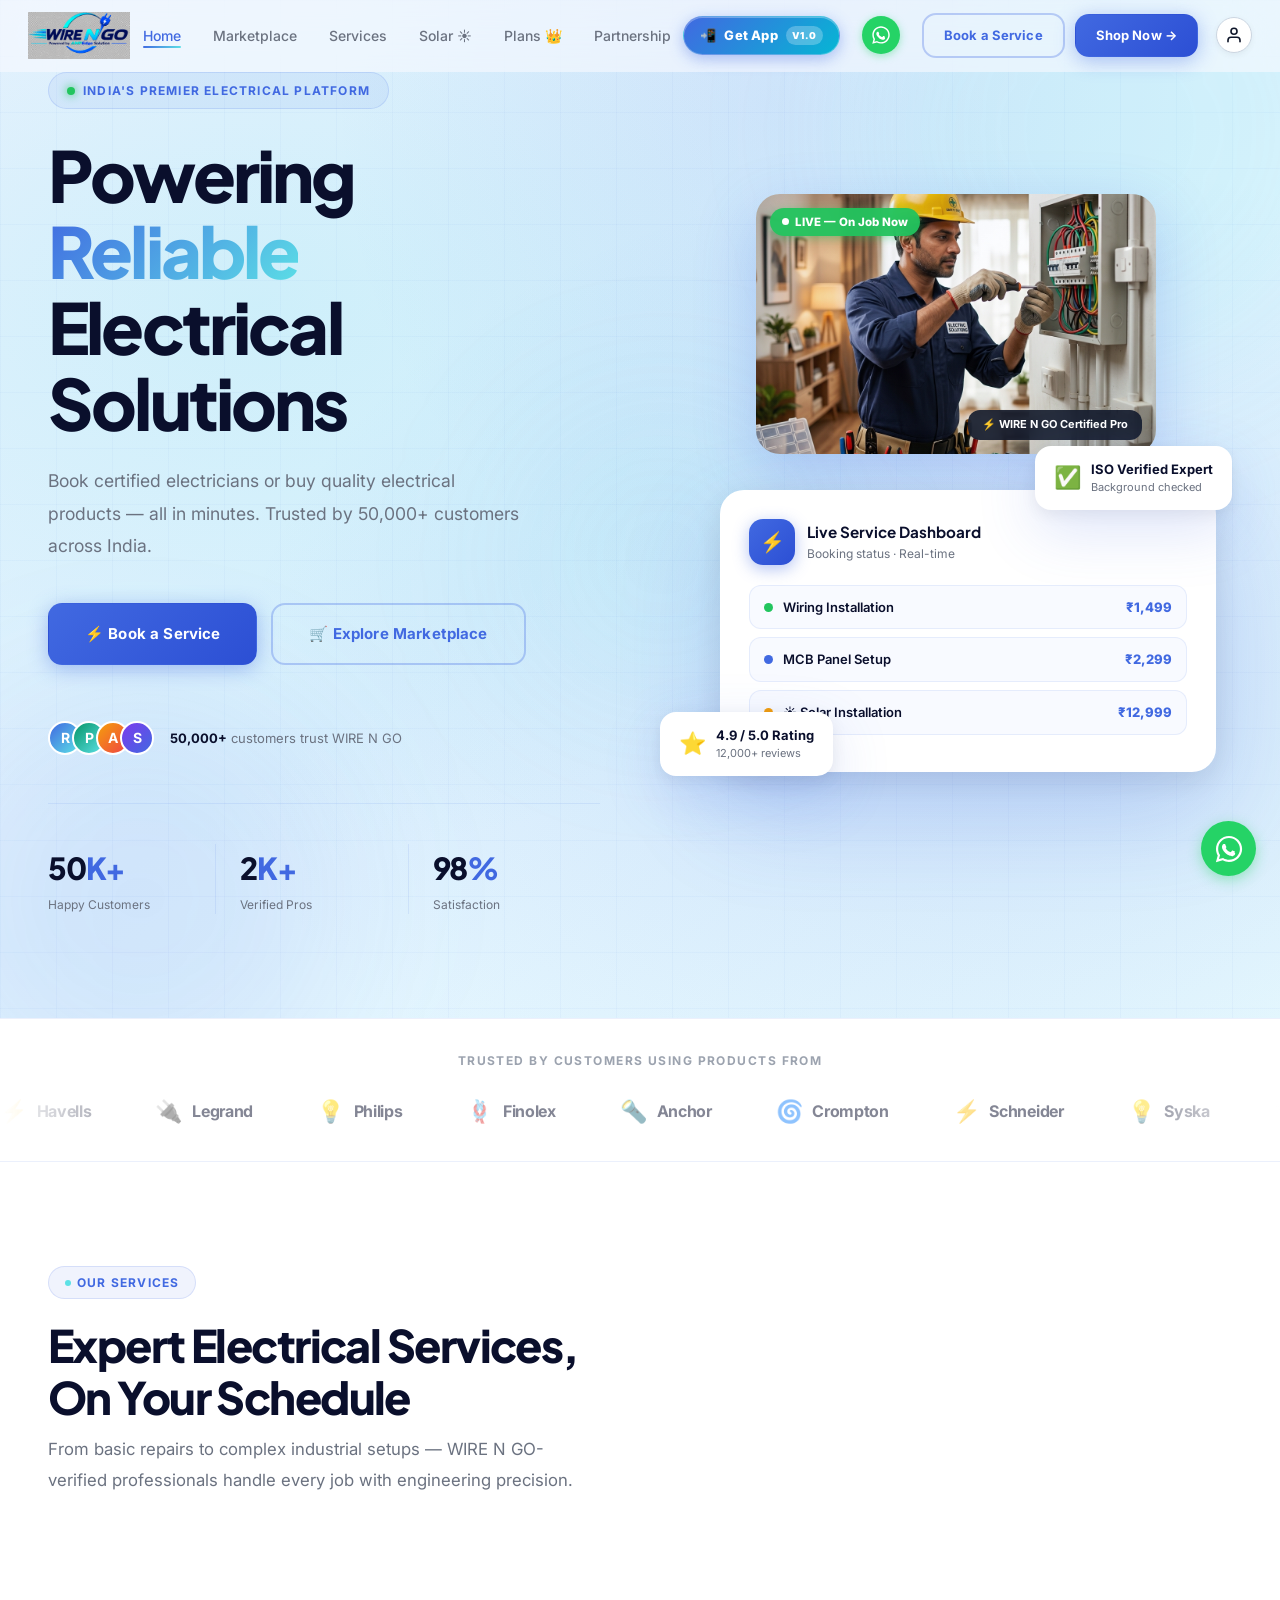
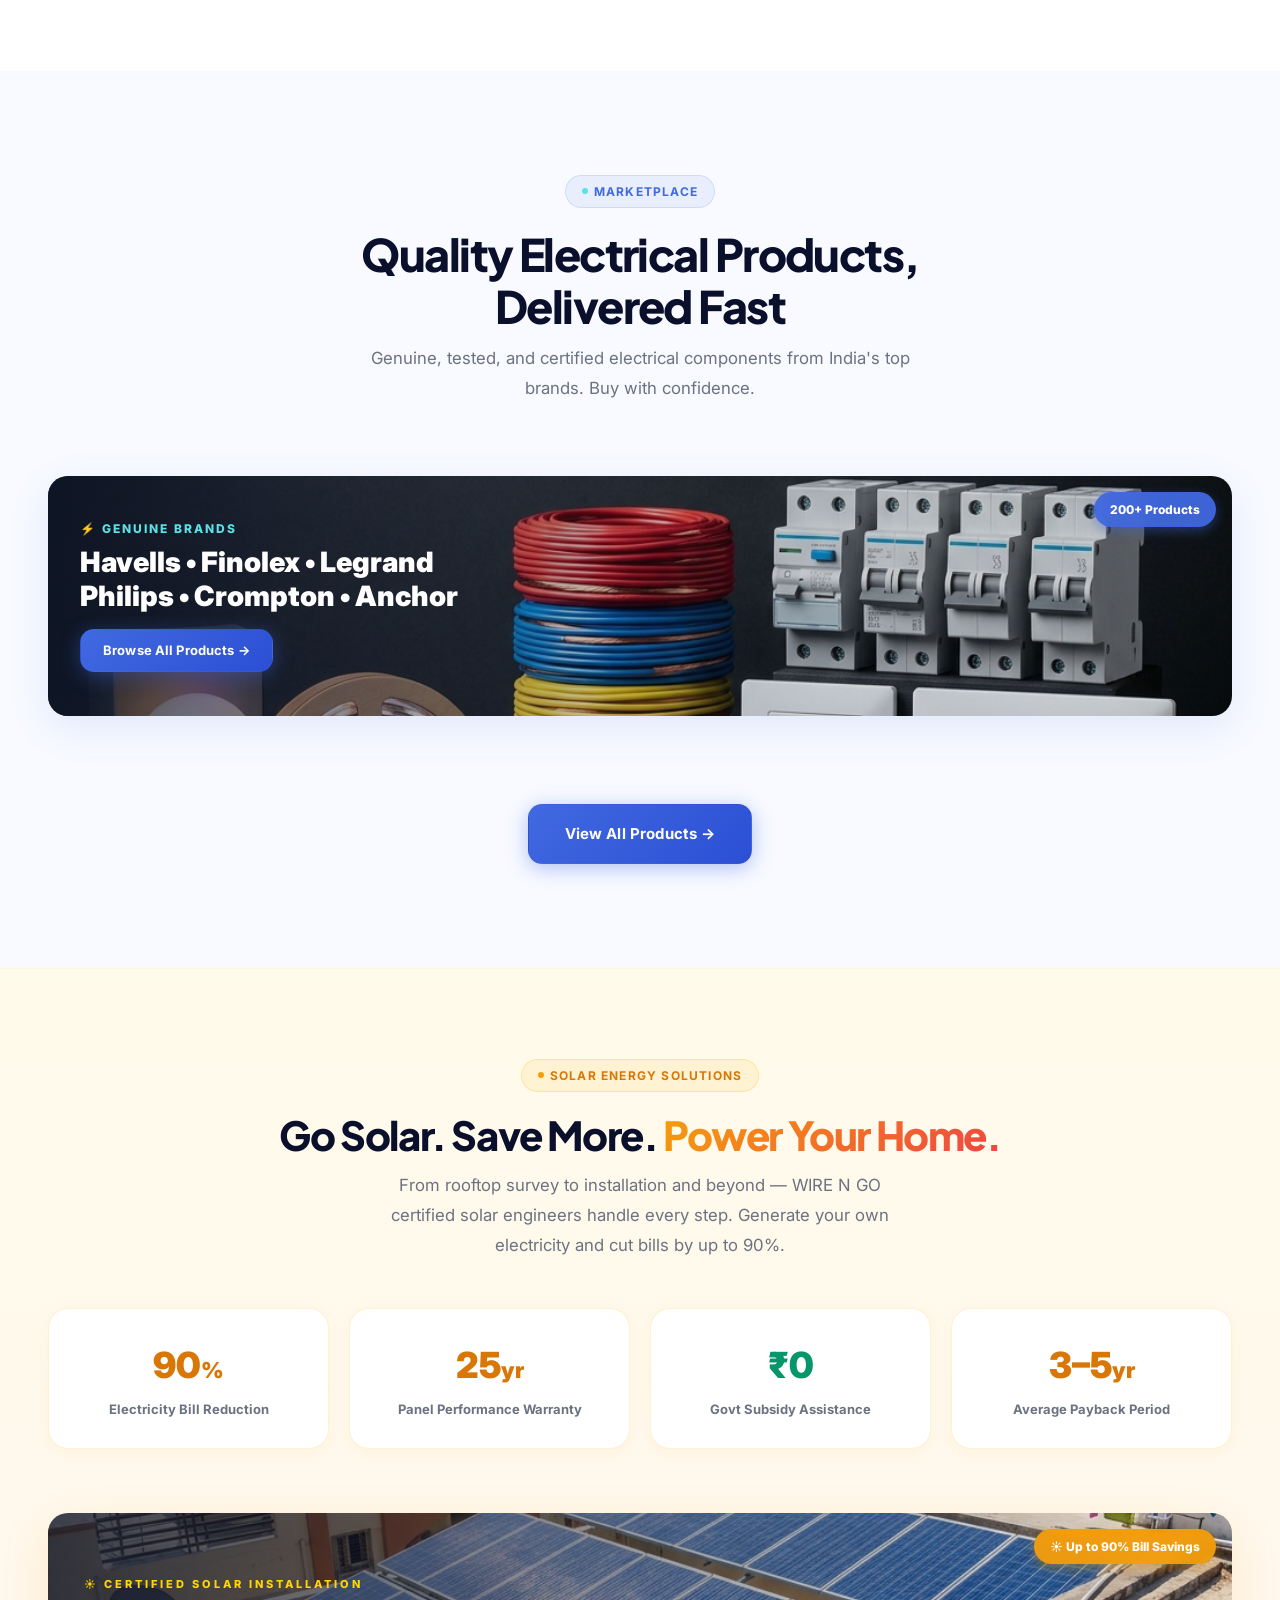
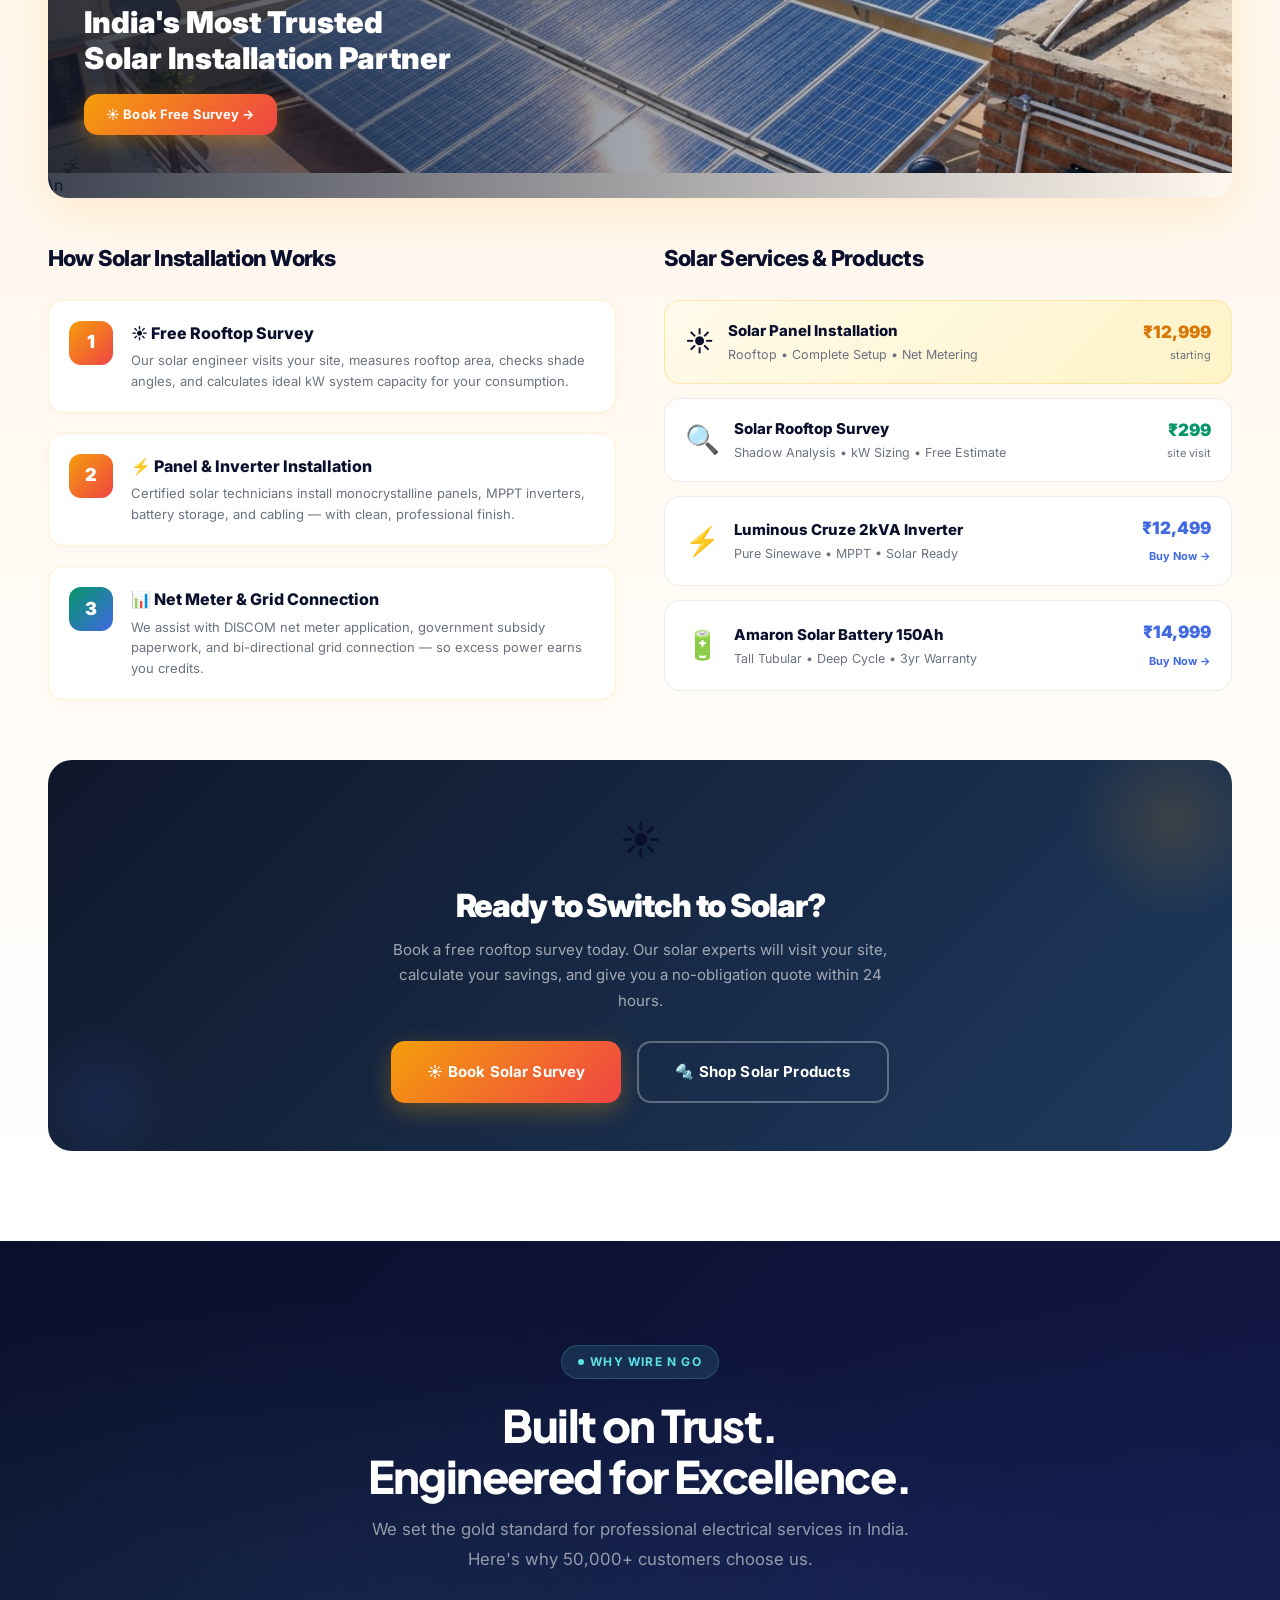
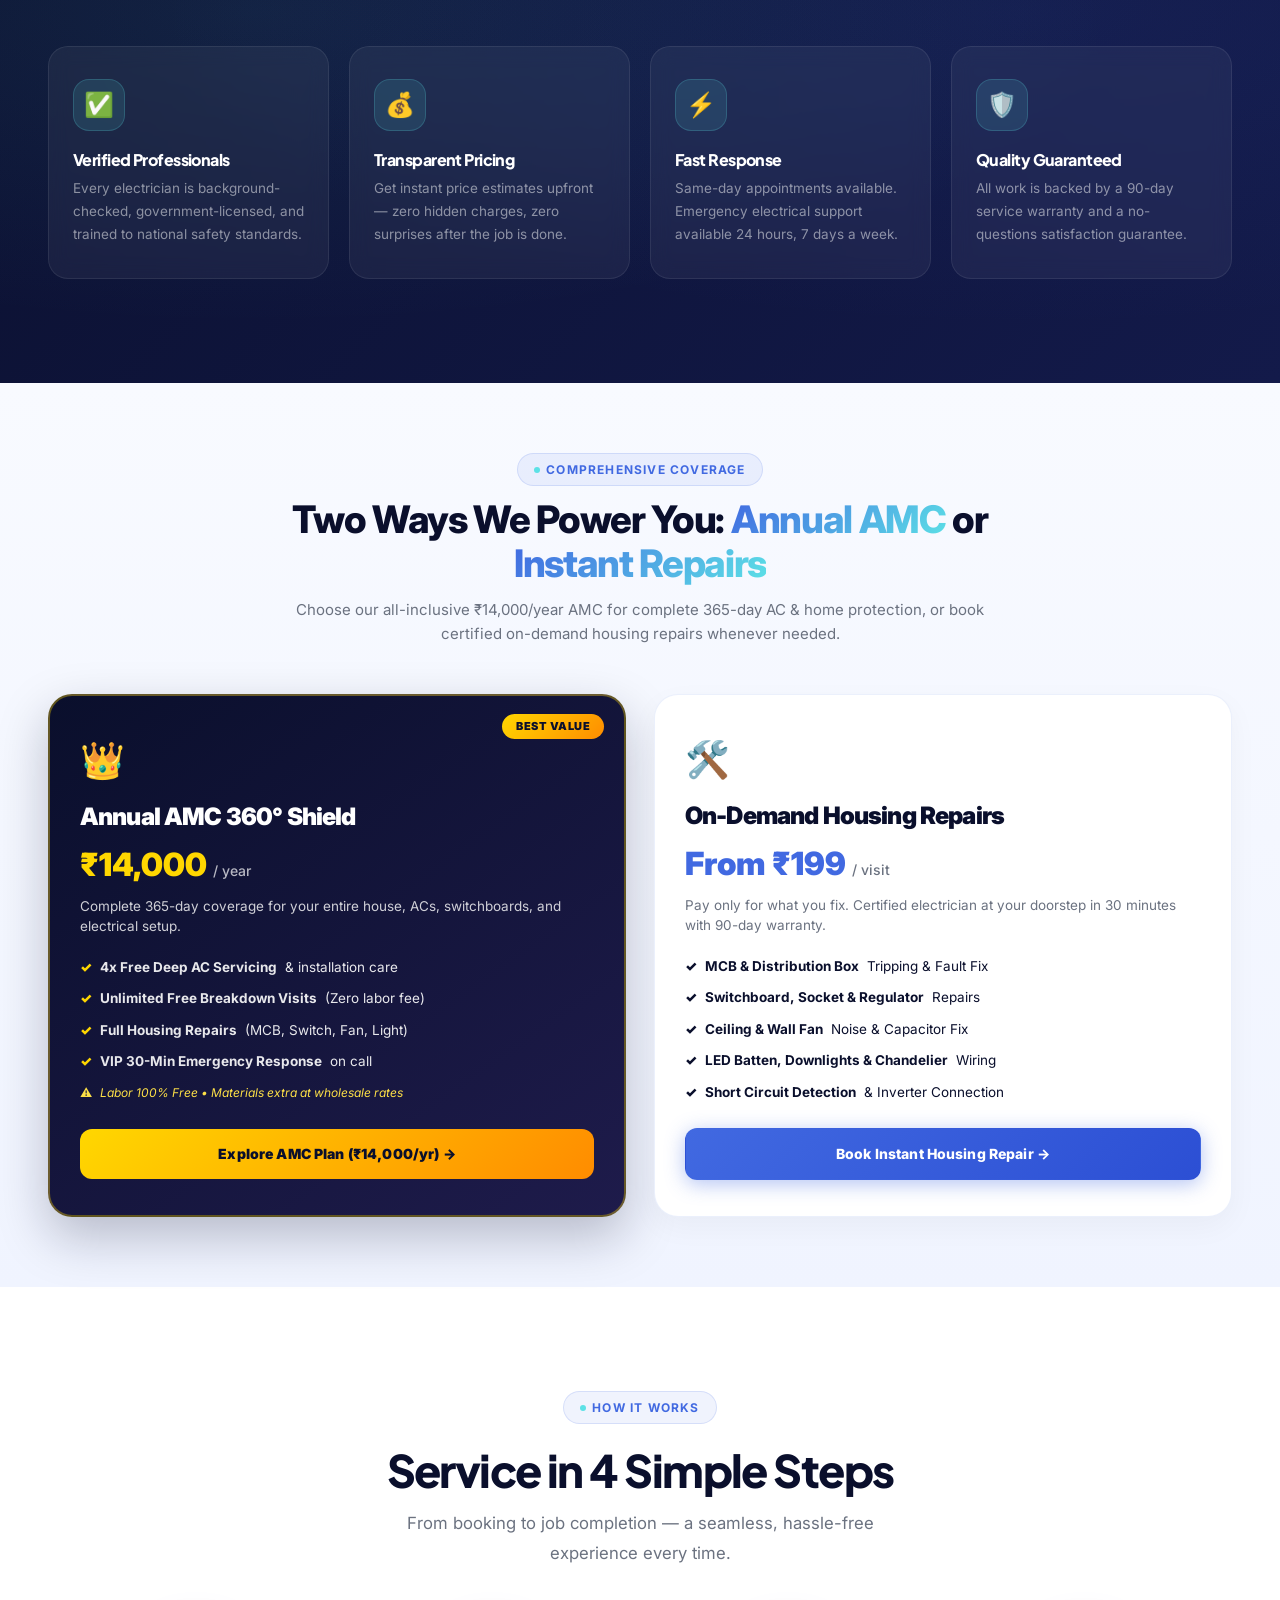
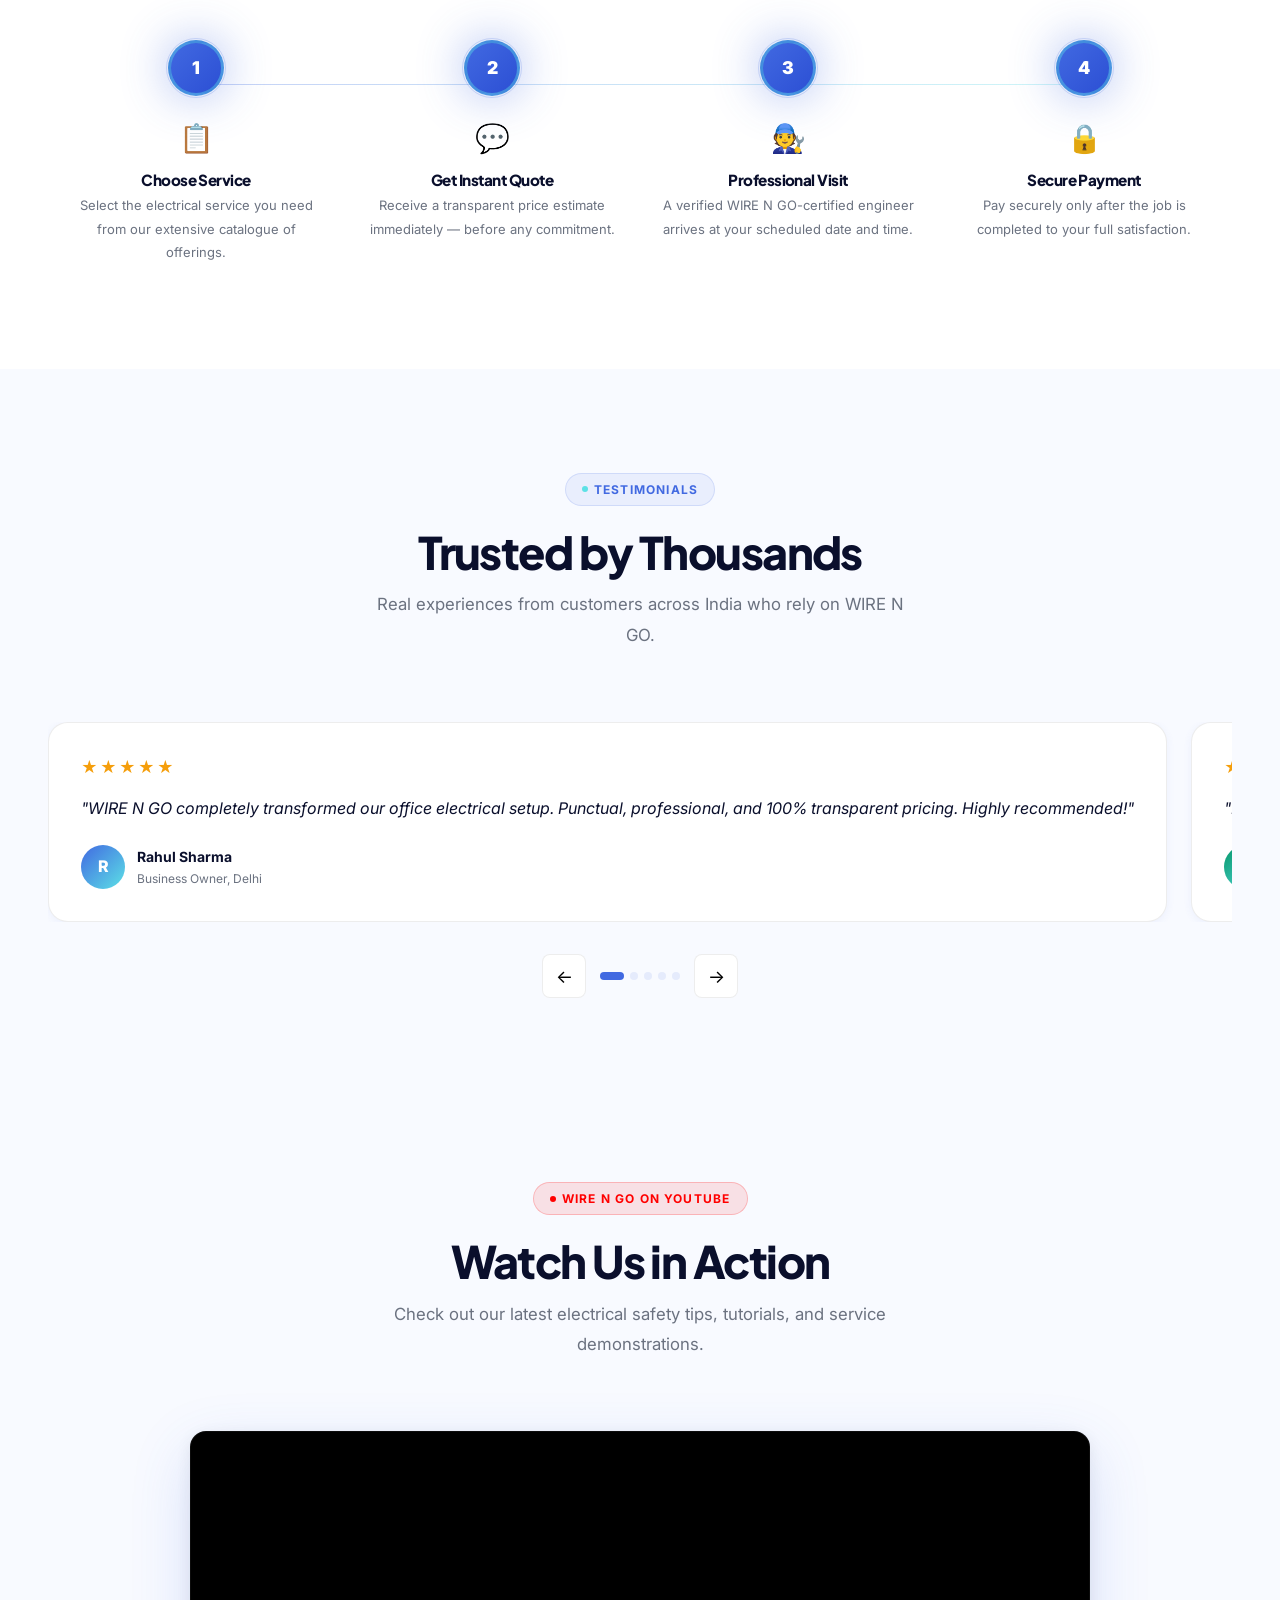
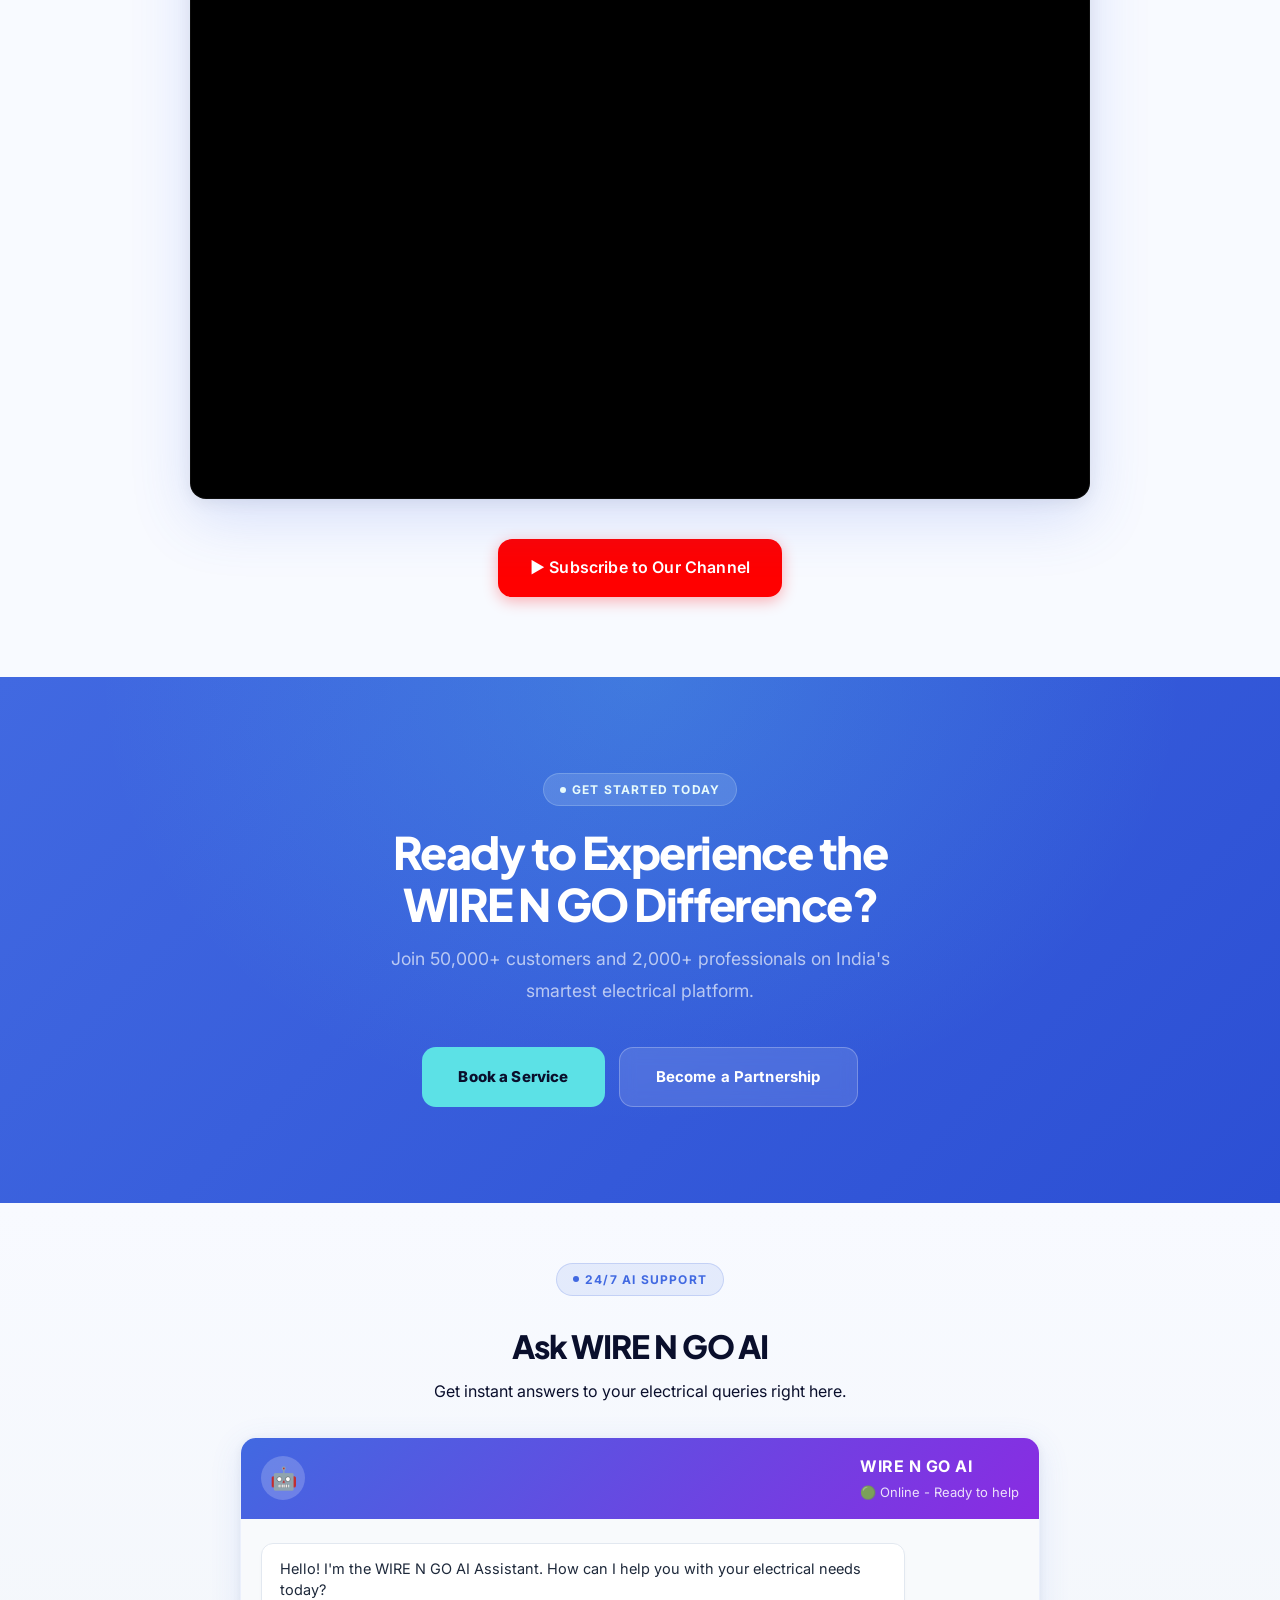
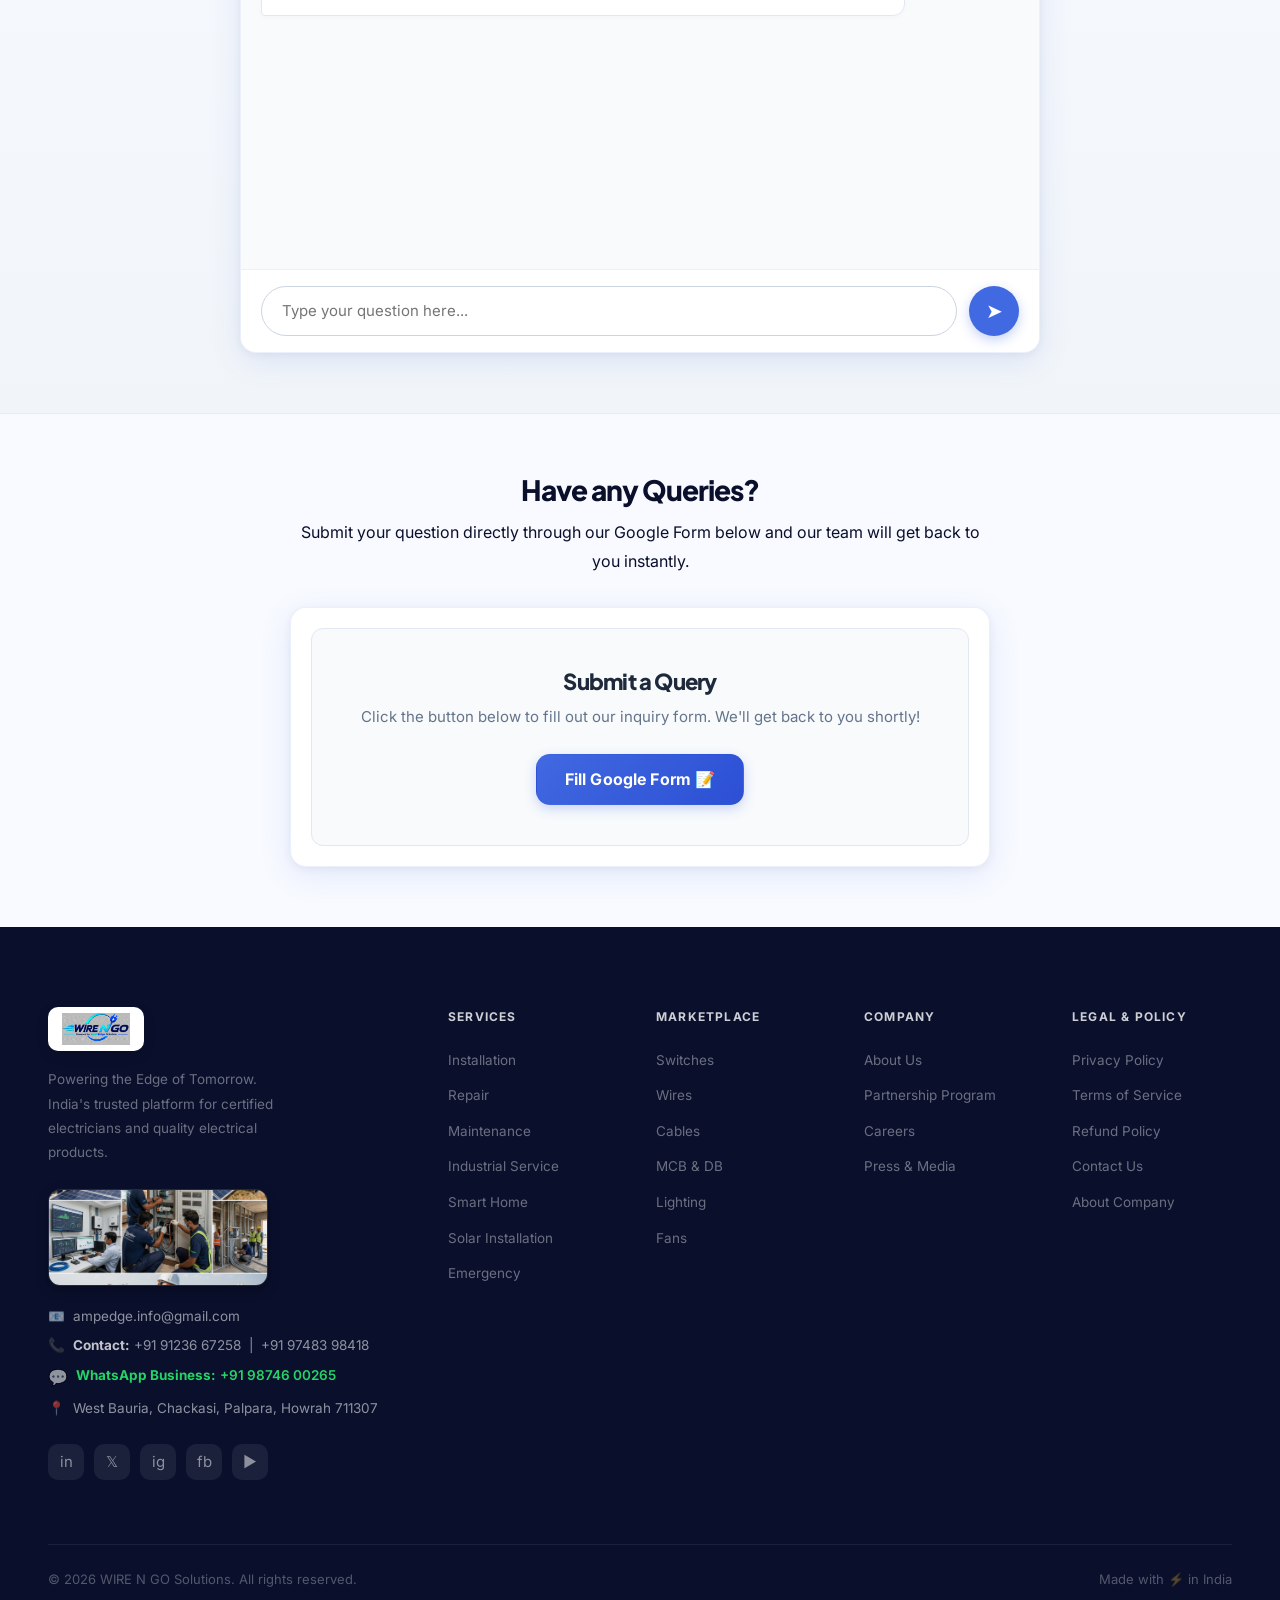
==== index.html @ f27ec811 "feat: initial commit for WIRE N GO website platform" ====
<!DOCTYPE html>
<html lang="en">
<head>
  <meta charset="UTF-8"/><meta name="viewport" content="width=device-width,initial-scale=1.0"/>
<title>WIRE N GO Solutions — Powering Reliable Electrical Solutions</title>
<meta name="description" content="Welcome to WIRE N GO Solutions. Book certified electrician services, buy genuine wires, switches, MCBs, LED lights, or plan solar installations online across India."/>
<link rel="canonical" href="https://ampedge.co.in/"/>
<meta property="og:title" content="WIRE N GO Solutions — Powering Reliable Electrical Solutions"/>
<meta property="og:description" content="Book certified electricians, buy genuine wires, switches, MCBs, or get rooftop solar installed. 90-day warranty guaranteed."/>
<meta property="og:url" content="https://ampedge.co.in/"/>
<meta property="og:image" content="https://ampedge.co.in/images/logo.png"/>
<meta property="og:type" content="website"/>
<meta name="twitter:card" content="summary_large_image"/>
<meta name="twitter:site" content="@edge_amp"/>
<meta name="keywords" content="electrician near me, electrical repair, solar installation Howrah Kolkata, buy wires online, Finolex wire, Polycab wire, Havells switch, MCB setup"/>
<script type="application/ld+json">
{
  "@context": "https://schema.org",
  "@graph": [
    {
      "@type": "Organization",
      "@id": "https://ampedge.co.in/#organization",
      "name": "WIRE N GO Solutions",
      "url": "https://ampedge.co.in/",
      "logo": "https://ampedge.co.in/images/logo.png",
      "sameAs": [
        "https://x.com/edge_amp",
        "https://www.instagram.com/ampedge.info",
        "https://www.facebook.com/share/18neFGEr4n/",
        "https://www.youtube.com/channel/UCl_t66zGTsJYdc9l-c-wzDg"
      ],
      "contactPoint": {
        "@type": "ContactPoint",
        "telephone": "+91-9123667258",
        "contactType": "customer service",
        "areaServed": "IN",
        "availableLanguage": ["English", "Hindi", "Bengali"]
      }
    },
    {
      "@type": "WebSite",
      "@id": "https://ampedge.co.in/#website",
      "url": "https://ampedge.co.in/",
      "name": "WIRE N GO Solutions",
      "publisher": {
        "@id": "https://ampedge.co.in/#organization"
      }
    },
    {
      "@type": "LocalBusiness",
      "name": "WIRE N GO Solutions",
      "image": "https://ampedge.co.in/images/logo.png",
      "telephone": "+91 91236 67258",
      "email": "ampedge.info@gmail.com",
      "address": {
        "@type": "PostalAddress",
        "streetAddress": "West Bauria, Chackasi, Palpara",
        "addressLocality": "Howrah",
        "postalCode": "711307",
        "addressRegion": "West Bengal",
        "addressCountry": "IN"
      },
      "priceRange": "₹₹",
      "openingHoursSpecification": {
        "@type": "OpeningHoursSpecification",
        "dayOfWeek": ["Monday", "Tuesday", "Wednesday", "Thursday", "Friday", "Saturday", "Sunday"],
        "opens": "00:00",
        "closes": "23:59"
      }
    }
  ]
}
</script>
<link rel="stylesheet" href="css/style.css?v=10.0"/>
<link rel="preconnect" href="https://fonts.googleapis.com">
<link rel="preconnect" href="https://fonts.gstatic.com" crossorigin>
<link href="https://fonts.googleapis.com/css2?family=Cinzel:wght@600;800&display=swap" rel="stylesheet">
<link rel="icon" type="image/png" href="favicon.png"/><link rel="apple-touch-icon" href="favicon-180.png"/>
</head>
<body>

<!-- ══ SPLASH SCREEN STYLES ══ -->
<style>
  @keyframes flagWaveCSS {
    0%   { transform: skewX(0deg) translateX(0); }
    25%  { transform: skewX(1.2deg) translateX(6px); }
    50%  { transform: skewX(0deg) translateX(12px); }
    75%  { transform: skewX(-1.2deg) translateX(6px); }
    100% { transform: skewX(0deg) translateX(0); }
  }
  @keyframes chakraSpin {
    from { transform: rotate(0deg); }
    to   { transform: rotate(360deg); }
  }
  @keyframes spinCW  { from{transform:rotate(0deg)}  to{transform:rotate(360deg)} }
  @keyframes spinCCW { from{transform:rotate(0deg)}  to{transform:rotate(-360deg)} }
  @keyframes pulseSweep { 0%{left:-40px} 100%{left:150px} }
  @keyframes floatUpSpark {
    0%   { transform:translateY(0) scale(1); opacity:0.9; }
    100% { transform:translateY(-280px) scale(0.2); opacity:0; }
  }
  @keyframes flickerFlame {
    0%   { transform:scale(1)   rotate(-2deg); box-shadow:0 0 12px #ff8c00,0 0 28px #ff4500; }
    50%  { transform:scale(1.05) rotate(0deg);  box-shadow:0 0 22px #ffd700,0 0 40px #ff8c00; }
    100% { transform:scale(1)   rotate(2deg);  box-shadow:0 0 12px #ff8c00,0 0 28px #ff4500; }
  }
  @keyframes electricPulse {
    0%,100% { opacity:0.4; transform:scaleX(0.96); }
    50%      { opacity:1;   transform:scaleX(1); }
  }
  /* ── Section SVG animations ── */
  @keyframes wirePull { 0%{stroke-dashoffset:300} 100%{stroke-dashoffset:0} }
  @keyframes boltGlow { 0%,100%{opacity:0.5;filter:drop-shadow(0 0 4px #ffd700)} 50%{opacity:1;filter:drop-shadow(0 0 14px #ffd700)} }
  @keyframes panelShine { 0%,100%{opacity:0} 50%{opacity:1} }
  @keyframes sunRayRotate { from{transform:rotate(0deg)} to{transform:rotate(360deg)} }
  @keyframes floatBob { 0%,100%{transform:translateY(0)} 50%{transform:translateY(-8px)} }
  @keyframes spinClockwise { from{transform:rotate(0deg)} to{transform:rotate(360deg)} }
  @keyframes spinCounterClockwise { from{transform:rotate(0deg)} to{transform:rotate(-360deg)} }
  @keyframes floatUp { 0%{transform:translateY(0) scale(1);opacity:0.8} 100%{transform:translateY(-260px) scale(0.3);opacity:0} }
  @keyframes flicker { 0%{transform:scale(1) rotate(-1.5deg)} 100%{transform:scale(1.04) rotate(1.5deg)} }
</style>

<!-- Splash Screen Welcome Loader -->
<div id="splashScreen" style="
  position: fixed;
  top: 0; left: 0;
  width: 100vw; height: 100vh;
  background: #080201;
  display: flex;
  flex-direction: column;
  align-items: center;
  justify-content: center;
  z-index: 99999;
  transition: opacity 0.8s cubic-bezier(0.25, 1, 0.5, 1), transform 0.8s cubic-bezier(0.25, 1, 0.5, 1);
  overflow: hidden;
">
  <!-- ✅ Smooth CSS-only Waving Indian Flag (no SVG filter jank) -->
  <div style="
    position: absolute;
    width: 110%; height: 110%;
    top: -5%; left: -5%;
    display: flex;
    flex-direction: column;
    opacity: 0.28;
    z-index: 1;
    pointer-events: none;
    animation: flagWaveCSS 5s ease-in-out infinite;
    transform-origin: left center;
    will-change: transform;
  ">
    <!-- Saffron Band -->
    <div style="flex:1;background:linear-gradient(90deg,#FF9933 0%,#ffb347 50%,#FF9933 100%);"></div>
    <!-- White Band with smooth Chakra -->
    <div style="flex:1;background:#FFFFFF;position:relative;display:flex;align-items:center;justify-content:center;">
      <svg viewBox="0 0 100 100" style="width:min(160px,32vw);height:min(160px,32vw);opacity:0.35;position:absolute;
           animation:chakraSpin 12s linear infinite;will-change:transform;">
        <circle cx="50" cy="50" r="38" stroke="#000080" stroke-width="2" fill="none"/>
        <circle cx="50" cy="50" r="4.5" fill="#000080"/>
        <g stroke="#000080" stroke-width="1">
          <line x1="50" y1="50" x2="50" y2="12"/><line x1="50" y1="50" x2="50" y2="88"/>
          <line x1="50" y1="50" x2="12" y2="50"/><line x1="50" y1="50" x2="88" y2="50"/>
          <line x1="50" y1="50" x2="23" y2="23"/><line x1="50" y1="50" x2="77" y2="77"/>
          <line x1="50" y1="50" x2="23" y2="77"/><line x1="50" y1="50" x2="77" y2="23"/>
          <line x1="50" y1="50" x2="63" y2="15"/><line x1="50" y1="50" x2="37" y2="85"/>
          <line x1="50" y1="50" x2="37" y2="15"/><line x1="50" y1="50" x2="63" y2="85"/>
          <line x1="50" y1="50" x2="85" y2="37"/><line x1="50" y1="50" x2="15" y2="63"/>
          <line x1="50" y1="50" x2="15" y2="37"/><line x1="50" y1="50" x2="85" y2="63"/>
          <line x1="50" y1="50" x2="57" y2="14"/><line x1="50" y1="50" x2="43" y2="86"/>
          <line x1="50" y1="50" x2="43" y2="14"/><line x1="50" y1="50" x2="57" y2="86"/>
          <line x1="50" y1="50" x2="86" y2="43"/><line x1="50" y1="50" x2="14" y2="57"/>
          <line x1="50" y1="50" x2="14" y2="43"/><line x1="50" y1="50" x2="86" y2="57"/>
        </g>
      </svg>
    </div>
    <!-- Green Band -->
    <div style="flex:1;background:linear-gradient(90deg,#138808 0%,#1aa80a 50%,#138808 100%);"></div>
  </div>
  <!-- Dynamic Mandala Art Concentric Rings (Rotating Graphics) -->
  <div style="
    position: absolute;
    width: min(550px, 95vw);
    height: min(550px, 95vw);
    border: 1.5px dashed rgba(255, 215, 0, 0.08);
    border-radius: 50%;
    animation: spinClockwise 30s infinite linear;
    pointer-events: none;
    z-index: 1;
  "></div>
  <div style="
    position: absolute;
    width: min(440px, 80vw);
    height: min(440px, 80vw);
    border: 1.5px double rgba(255, 215, 0, 0.12);
    border-radius: 50%;
    animation: spinCounterClockwise 24s infinite linear;
    pointer-events: none;
    z-index: 1;
  "></div>
  <div style="
    position: absolute;
    width: min(320px, 60vw);
    width: min(300px, 58vw);
    height: min(300px, 58vw);
    border: 1px dotted rgba(255, 215, 0, 0.16);
    border-radius: 50%;
    animation: spinClockwise 18s infinite linear;
    pointer-events: none;
    z-index: 1;
  "></div>

  <!-- Traditional Floating Golden Sparkles -->
  <div class="sparkles-container" style="
    position: absolute;
    width: 100%; height: 100%;
    top: 0; left: 0;
    pointer-events: none;
    z-index: 1;
  ">
    <div style="position: absolute; width: 4px; height: 4px; background: #ffd700; border-radius: 50%; top: 70%; left: 20%; animation: floatUp 4s infinite linear; opacity: 0.6;"></div>
    <div style="position: absolute; width: 6px; height: 6px; background: #ffaa00; border-radius: 50%; top: 80%; left: 45%; animation: floatUp 3s infinite linear; animation-delay: 1s; opacity: 0.8;"></div>
    <div style="position: absolute; width: 5px; height: 5px; background: #ffd700; border-radius: 50%; top: 75%; left: 75%; animation: floatUp 5s infinite linear; animation-delay: 0.5s; opacity: 0.5;"></div>
    <div style="position: absolute; width: 4px; height: 4px; background: #ff4500; border-radius: 50%; top: 85%; left: 60%; animation: floatUp 3.5s infinite linear; animation-delay: 1.5s; opacity: 0.7;"></div>
  </div>

  <div class="splash-content" style="
    text-align: center;
    display: flex;
    flex-direction: column;
    align-items: center;
    gap: 16px;
    z-index: 2;
    transform: translateY(20px);
    opacity: 0;
    transition: transform 0.6s cubic-bezier(0.34, 1.56, 0.64, 1), opacity 0.6s ease;
  " id="splashContent">
    <!-- Made in India Badge -->
    <div style="
      background: rgba(255, 215, 0, 0.08);
      border: 1.5px solid rgba(255, 215, 0, 0.4);
      padding: 6px 18px;
      border-radius: 50px;
      font-size: 12.5px;
      font-weight: 800;
      color: #ffd700;
      letter-spacing: 2px;
      display: inline-flex;
      align-items: center;
      gap: 6px;
      box-shadow: 0 0 15px rgba(255, 215, 0, 0.15);
      font-family: 'Plus Jakarta Sans', sans-serif;
    ">
      🇮🇳 MADE IN INDIA
    </div>
    
    <!-- Welcome Heading -->
    <h1 style="
      font-family: 'Plus Jakarta Sans', sans-serif;
      font-weight: 800;
      font-size: clamp(26px, 5vw, 44px);
      margin: 0;
      background: linear-gradient(135deg, #ffffff 40%, #ffd700 100%);
      -webkit-background-clip: text;
      -webkit-text-fill-color: transparent;
      letter-spacing: -0.5px;
      filter: drop-shadow(0 2px 20px rgba(255,215,0,0.15));
    ">
      Welcome to WIRE N GO Solutions
    </h1>
    
    <!-- Namaste Subheading & Traditional Phrase -->
    <div style="
      font-size: clamp(24px, 4vw, 36px);
      font-weight: 700;
      color: #ffd700;
      display: flex;
      flex-direction: column;
      align-items: center;
      gap: 8px;
      margin-top: 4px;
      text-shadow: 0 0 12px rgba(255, 215, 0, 0.5);
    ">
      <span style="font-family: 'Plus Jakarta Sans', sans-serif;">🙏 Namaste</span>
      <span style="font-size: 13.5px; letter-spacing: 5px; color: #ff8c00; font-weight: 800; text-transform: uppercase; margin-top: 2px; font-family: 'Cinzel', Georgia, serif;">Atithi Devo Bhava</span>
    </div>

    <!-- Animated Diya -->
    <div class="diya-container" style="position: relative; width: 80px; height: 50px; margin-top: 15px;">
      <!-- Flame -->
      <div class="flame" style="
        position: absolute;
        bottom: 22px;
        left: calc(50% - 10px);
        width: 20px;
        height: 34px;
        background: linear-gradient(to bottom, #ffffff 0%, #ffd700 30%, #ff8c00 60%, #ff4500 100%);
        border-radius: 50% 50% 20% 20% / 60% 60% 40% 40%;
        box-shadow: 0 0 15px #ff8c00, 0 0 30px #ff4500;
        animation: flicker 1.2s infinite alternate ease-in-out;
        transform-origin: center bottom;
      "></div>
      <!-- Diya Base -->
      <div class="diya-base" style="
        position: absolute;
        bottom: 0;
        width: 80px;
        height: 25px;
        background: linear-gradient(135deg, #d4af37 0%, #aa7c11 100%);
        border-radius: 0 0 50px 50px;
        box-shadow: inset 0 2px 4px rgba(255,255,255,0.4), 0 4px 8px rgba(0,0,0,0.3);
      ">
        <div style="
          position: absolute;
          top: 0;
          width: 100%;
          height: 5px;
          background: #8b5a00;
          border-radius: 50px 50px 0 0;
        "></div>
      </div>
    </div>

    <!-- Pulse Line Graphic -->
    <div style="
      width: 150px;
      height: 3px;
      background: linear-gradient(90deg, transparent, #ff8c00, #ffd700, #ff8c00, transparent);
      border-radius: 2px;
      position: relative;
      overflow: hidden;
      margin-top: 20px;
    ">
      <div style="
        position: absolute;
        width: 40px; height: 100%;
        background: #fff;
        left: -40px;
        animation: pulseSweep 1.6s infinite ease-in-out;
      "></div>
    </div>
  </div>
</div>

<style>
  @keyframes spinClockwise {
    0% { transform: rotate(0deg); }
    100% { transform: rotate(360deg); }
  }
  @keyframes spinCounterClockwise {
    0% { transform: rotate(0deg); }
    100% { transform: rotate(-360deg); }
  }
  @keyframes pulseSweep {
    0% { left: -40px; }
    100% { left: 150px; }
  }
  @keyframes floatUp {
    0% { transform: translateY(0) scale(1); opacity: 0.8; }
    100% { transform: translateY(-260px) scale(0.3); opacity: 0; }
  }
  @keyframes flicker {
    0% { transform: scale(1) rotate(-1.5deg); }
    100% { transform: scale(1.04) rotate(1.5deg); }
  }
</style>

<script>
  // Splash Screen Controller
  document.addEventListener('DOMContentLoaded', () => {
    const splash = document.getElementById('splashScreen');
    const splashContent = document.getElementById('splashContent');
    
    if (splash && splashContent) {
      // Show on every reload so developers/users can preview the visual instantly without cache issues
      document.body.style.overflow = 'hidden';
      
      setTimeout(() => {
        splashContent.style.opacity = '1';
        splashContent.style.transform = 'translateY(0)';
      }, 100);
      
      setTimeout(() => {
        splash.style.opacity = '0';
        splash.style.transform = 'scale(1.05)';
        document.body.style.overflow = '';
        
        setTimeout(() => {
          splash.remove();
        }, 800);
      }, 3400);
    }
  });
</script>

<!-- NAVBAR -->
<nav class="navbar" id="navbar">
<div class="nav-inner">
  <a href="index.html" class="logo">
    <img src="images/logo.png" alt="WIRE N GO Logo" class="logo-img"/>
  </a>
  <ul class="nav-links">
    <li><a href="index.html" class="active">Home</a></li>
    <li><a href="marketplace.html">Marketplace</a></li>
    <li><a href="booking.html">Services</a></li>
    <li><a href="#solar">Solar ☀️</a></li>
    <li><a href="subscription.html">Plans 👑</a></li>
    <li><a href="partner.html">Partnership</a></li>
  </ul>
  <div class="nav-right" style="display:flex;align-items:center;">
    
    <a href="javascript:void(0)" onclick="openDownloadAppModal()" class="btn-app-download" style="margin-right:12px; text-decoration:none; display:inline-flex; align-items:center; gap:8px; padding:8px 16px; border-radius:30px; background:linear-gradient(135deg, #4169E1 0%, #06b6d4 100%); color:#ffffff; font-weight:800; font-size:13px; letter-spacing:0.2px; box-shadow:0 4px 15px rgba(65,105,225,0.4), inset 0 1px 0 rgba(255,255,255,0.3); transition:all 0.25s ease; border:1px solid rgba(255,255,255,0.25); cursor:pointer;" onmouseover="this.style.transform=\'translateY(-2px) scale(1.03)\'; this.style.boxShadow=\'0 8px 25px rgba(6,182,212,0.5)\'" onmouseout="this.style.transform=\'translateY(0) scale(1)\'; this.style.boxShadow=\'0 4px 15px rgba(65,105,225,0.4)\'"><span>📲</span><span>Get App</span><span style="background:rgba(255,255,255,0.25); font-size:9.5px; padding:2px 6px; border-radius:10px; font-weight:900; letter-spacing:0.5px; text-transform:uppercase;">v1.0</span></a>
    <a href="https://wa.me/919874600265" target="_blank" style="margin-right:12px;display:flex;align-items:center;justify-content:center;width:38px;height:38px;background:#25d366;border-radius:50%;color:#fff;transition:transform 0.2s;box-shadow:0 2px 8px rgba(37,211,102,0.4)" onmouseover="this.style.transform='scale(1.08)'" onmouseout="this.style.transform='scale(1)'" aria-label="WhatsApp">
      <svg xmlns="http://www.w3.org/2000/svg" viewBox="0 0 448 512" width="20" height="20" fill="#fff"><path d="M380.9 97.1C339 55.1 283.2 32 223.9 32c-122.4 0-222 99.6-222 222 0 39.1 10.2 77.3 29.6 111L0 480l117.7-30.9c32.4 17.7 68.9 27 106.1 27h.1c122.3 0 224.1-99.6 224.1-222 0-59.3-25.2-115-67.1-157zm-157 341.6c-33.2 0-65.7-8.9-94-25.7l-6.7-4-69.8 18.3L72 359.2l-4.4-7c-18.5-29.4-28.2-63.3-28.2-98.2 0-101.7 82.8-184.5 184.6-184.5 49.3 0 95.6 19.2 130.4 54.1 34.8 34.9 56.2 81.2 56.1 130.5 0 101.8-84.9 184.6-186.6 184.6zm101.2-138.2c-5.5-2.8-32.8-16.2-37.9-18-5.1-1.9-8.8-2.8-12.5 2.8-3.7 5.6-14.3 18-17.6 21.8-3.2 3.7-6.5 4.2-12 1.4-32.6-16.3-54-29.1-75.5-66-2.1-3.6 2.1-3.2 7.6-14.1 1.4-2.8 2.8-5.2 1.4-7.6-1.4-2.3-12.5-30.1-17.1-41.2-4.5-10.8-9.1-9.3-12.5-9.5-3.2-.2-6.9-.2-10.6-.2-3.7 0-9.7 1.4-14.8 6.9-5.1 5.6-19.4 19-19.4 46.3 0 27.3 19.9 53.7 22.6 57.4 2.8 3.7 39.1 59.7 94.8 83.8 35.2 15.2 49 16.5 66.6 13.9 10.7-1.6 32.8-13.4 37.4-26.4 4.6-13 4.6-24.1 3.2-26.4-1.3-2.5-5-3.9-10.5-6.6z"/></svg>
    </a>
    <a href="booking.html" class="btn btn-outline btn-sm">Book a Service</a>
    <a href="marketplace.html" class="btn btn-primary btn-sm">Shop Now →</a>
    <div class="nav-auth-area" style="display:inline-flex; align-items:center; margin-left:8px; flex-shrink:0;"><a href="javascript:void(0)" onclick="if(typeof openAuthModal==='function'){openAuthModal('customer','signin');}else{var m=document.getElementById('authModal');if(m){m.style.display='flex';setTimeout(function(){m.style.opacity='1';m.style.pointerEvents='auto';},10);}}" class="btn-auth-avatar-icon" title="My Account / Sign In" style="display:inline-flex; align-items:center; justify-content:center; width:36px; height:36px; border-radius:50%; background:#ffffff; border:1.5px solid #cbd5e1; color:#0f172a; cursor:pointer; box-shadow:0 2px 6px rgba(0,0,0,0.06); transition:all 0.2s; position:relative; flex-shrink:0; text-decoration:none;" onmouseover="this.style.borderColor='#4169E1'; this.style.color='#4169E1'; this.style.transform='scale(1.08)'" onmouseout="this.style.borderColor='#cbd5e1'; this.style.color='#0f172a'; this.style.transform='scale(1)'"><svg width="18" height="18" viewBox="0 0 24 24" fill="none" stroke="currentColor" stroke-width="2.2" stroke-linecap="round" stroke-linejoin="round"><path d="M20 21v-2a4 4 0 0 0-4-4H8a4 4 0 0 0-4 4v2"></path><circle cx="12" cy="7" r="4"></circle></svg></a></div>
  </div>
  <div class="hamburger" onclick="openMob()"><span></span><span></span><span></span></div>
</div>
</nav>
<div class="mobile-nav" id="mobNav">
  <div class="mob-overlay" onclick="closeMob()"></div>
  <div class="mob-drawer">
    <a href="javascript:void(0)" onclick="closeMob(); openAuthModal('customer', 'signin')" class="btn" style="background:#0f172a;color:#fff;justify-content:center;margin-bottom:8px;border:none;font-weight:700;">Sign In / Sign Up</a>\n    
    <span class="mob-close" onclick="closeMob()">✕</span>
    <a href="index.html">Home</a><a href="marketplace.html">Marketplace</a>
    <a href="booking.html">Book a Service</a><a href="#solar">Solar ☀️</a><a href="subscription.html">Subscriptions</a><a href="partner.html">Become a Partnership</a>
    <hr/>
    <a href="https://wa.me/919874600265" target="_blank" class="btn" style="background:#25D366;color:#fff;justify-content:center;margin-bottom:12px;border:none">💬 Chat on WhatsApp</a>
    <a href="booking.html" class="btn btn-primary" style="justify-content:center;">Book Now →</a>
  </div>
</div>

<!-- HERO -->
<section class="hero" id="home">
  <!-- 3D Electric Grid Canvas Background -->
  <canvas class="header-3d-canvas" data-theme="home"></canvas>
  <div class="hero-mesh"></div><div class="hero-grid"></div>
  <div class="orb orb1"></div><div class="orb orb2"></div><div class="orb orb3"></div>
  <div class="container">
  <div class="hero-inner">
    <div class="hero-content">
      <div class="hero-tag"><div class="hero-tag-pulse"></div><span>India's Premier Electrical Platform</span></div>
      <h1 class="hero-h1">Powering <span class="gradient-text">Reliable</span><br/>Electrical<br/>Solutions</h1>
      <p class="hero-sub">Book certified electricians or buy quality electrical products — all in minutes. Trusted by 50,000+ customers across India.</p>
      <div class="hero-cta">
        <a href="booking.html" class="btn btn-primary btn-lg">⚡ Book a Service</a>
        <a href="marketplace.html" class="btn btn-outline btn-lg">🛒 Explore Marketplace</a>
      </div>
      <div class="hero-trust">
        <div class="trust-avatars">
          <div class="trust-avatar" style="background:linear-gradient(135deg,#4169E1,#5CE1E6)">R</div>
          <div class="trust-avatar" style="background:linear-gradient(135deg,#059669,#5CE1E6)">P</div>
          <div class="trust-avatar" style="background:linear-gradient(135deg,#f59e0b,#ef4444)">A</div>
          <div class="trust-avatar" style="background:linear-gradient(135deg,#7c3aed,#4169E1)">S</div>
        </div>
        <div class="trust-text"><strong>50,000+</strong> customers trust WIRE N GO</div>
      </div>
      <div class="hero-stats">
        <div class="hs-item"><div class="hs-num">50<span>K+</span></div><div class="hs-label">Happy Customers</div></div>
        <div class="hs-item"><div class="hs-num">2<span>K+</span></div><div class="hs-label">Verified Pros</div></div>
        <div class="hs-item"><div class="hs-num">98<span>%</span></div><div class="hs-label">Satisfaction</div></div>
      </div>
    </div>
    <div class="hero-visual">
      <!-- 📸 Real Electrician Photo + animated SVG overlay -->
      <div style="position:relative; display:flex; flex-direction:column; align-items:center; gap:16px;">
        <!-- Animated electrician photo -->
        <div style="position:relative; border-radius:24px; overflow:hidden; box-shadow:0 20px 60px rgba(65,105,225,0.25); animation:floatBob 4s ease-in-out infinite; max-width:400px; width:100%;">
          <img src="images/electrician_hero.png" alt="Certified WIRE N GO Electrician at Work" style="width:100%; height:260px; object-fit:cover; display:block;"/>
          <!-- Animated electric pulse overlay -->
          <div style="position:absolute;inset:0;background:linear-gradient(135deg,rgba(65,105,225,0.08) 0%,transparent 60%,rgba(92,225,230,0.06) 100%);"></div>
          <!-- Live badge overlay -->
          <div style="position:absolute;top:14px;left:14px;background:rgba(34,197,94,0.95);color:#fff;font-size:11.5px;font-weight:800;padding:5px 12px;border-radius:20px;display:flex;align-items:center;gap:6px;backdrop-filter:blur(8px);box-shadow:0 2px 8px rgba(34,197,94,0.4);">
            <span style="width:7px;height:7px;background:#fff;border-radius:50%;animation:electricPulse 1.5s infinite;"></span>
            LIVE — On Job Now
          </div>
          <!-- Service tag -->
          <div style="position:absolute;bottom:14px;right:14px;background:rgba(15,23,42,0.88);color:#fff;font-size:11px;font-weight:700;padding:6px 14px;border-radius:12px;backdrop-filter:blur(8px);">⚡ WIRE N GO Certified Pro</div>
        </div>
        <!-- Dashboard card below photo -->
        <div class="hero-phone-wrap" style="width:100%;">
          <div class="hero-main-card">
            <div class="hmc-top">
              <div class="hmc-icon">⚡</div>
              <div><div class="hmc-t">Live Service Dashboard</div><div class="hmc-s">Booking status · Real-time</div></div>
            </div>
            <div class="service-row"><div class="sr-left"><div class="sr-dot" style="background:#22c55e"></div><div class="sr-name">Wiring Installation</div></div><div class="sr-price">₹1,499</div></div>
            <div class="service-row"><div class="sr-left"><div class="sr-dot" style="background:#4169E1"></div><div class="sr-name">MCB Panel Setup</div></div><div class="sr-price">₹2,299</div></div>
            <div class="service-row"><div class="sr-left"><div class="sr-dot" style="background:#f59e0b"></div><div class="sr-name">☀️ Solar Installation</div></div><div class="sr-price">₹12,999</div></div>
          </div>
          <div class="float-card float-v"><div class="fc-icon">✅</div><div><div class="fc-t">ISO Verified Expert</div><div class="fc-s">Background checked</div></div></div>
          <div class="float-card float-r"><div class="fc-icon">⭐</div><div><div class="fc-t">4.9 / 5.0 Rating</div><div class="fc-s">12,000+ reviews</div></div></div>
        </div>
      </div>
    </div>
  </div>
  </div>
</section>

<!-- BRANDS MARQUEE -->
<div class="brands">
  <div class="container"><div class="brands-label">Trusted by customers using products from</div></div>
  <div class="marquee-wrap">
    <div class="marquee-track">
      <div class="brand-item"><span class="brand-icon">⚡</span>Havells</div>
      <div class="brand-item"><span class="brand-icon">🔌</span>Legrand</div>
      <div class="brand-item"><span class="brand-icon">💡</span>Philips</div>
      <div class="brand-item"><span class="brand-icon">🪢</span>Finolex</div>
      <div class="brand-item"><span class="brand-icon">🔦</span>Anchor</div>
      <div class="brand-item"><span class="brand-icon">🌀</span>Crompton</div>
      <div class="brand-item"><span class="brand-icon">⚡</span>Schneider</div>
      <div class="brand-item"><span class="brand-icon">💡</span>Syska</div>
      <div class="brand-item"><span class="brand-icon">🔌</span>Polycab</div>
      <!-- Duplicate for infinite scroll -->
      <div class="brand-item"><span class="brand-icon">⚡</span>Havells</div>
      <div class="brand-item"><span class="brand-icon">🔌</span>Legrand</div>
      <div class="brand-item"><span class="brand-icon">💡</span>Philips</div>
      <div class="brand-item"><span class="brand-icon">🪢</span>Finolex</div>
      <div class="brand-item"><span class="brand-icon">🔦</span>Anchor</div>
      <div class="brand-item"><span class="brand-icon">🌀</span>Crompton</div>
      <div class="brand-item"><span class="brand-icon">⚡</span>Schneider</div>
      <div class="brand-item"><span class="brand-icon">💡</span>Syska</div>
      <div class="brand-item"><span class="brand-icon">🔌</span>Polycab</div>
    </div>
  </div>
</div>

<!-- SERVICES -->
<section class="services" id="services">
<div class="container">
  <div class="sh fade-up" style="display:grid; grid-template-columns:1fr auto; align-items:center; gap:24px;">
    <div>
      <div class="chip"><span class="dot"></span>Our Services</div>
      <h2>Expert Electrical Services,<br/>On Your Schedule</h2>
      <p>From basic repairs to complex industrial setups — WIRE N GO-verified professionals handle every job with engineering precision.</p>
    </div>
    <!-- Animated SVG: Electrician Installing MCB -->
    <div style="display:none" id="svcAnimWrap" class="fade-up">
      <svg viewBox="0 0 220 200" width="220" height="200" style="overflow:visible">
        <!-- Panel Box -->
        <rect x="40" y="30" width="140" height="130" rx="8" fill="#1e293b" stroke="#4169E1" stroke-width="2"/>
        <rect x="50" y="40" width="120" height="110" rx="4" fill="#0f172a"/>
        <!-- MCB switches -->
        <rect x="62" y="52" width="22" height="36" rx="4" fill="#4169E1"/>
        <rect x="62" y="52" width="22" height="16" rx="3" fill="#5CE1E6" opacity="0.9"/>
        <rect x="92" y="52" width="22" height="36" rx="4" fill="#4169E1"/>
        <rect x="92" y="52" width="22" height="16" rx="3" fill="#22c55e" opacity="0.9"/>
        <rect x="122" y="52" width="22" height="36" rx="4" fill="#4169E1"/>
        <rect x="122" y="52" width="22" height="16" rx="3" fill="#f59e0b" opacity="0.9"/>
        <!-- Labels -->
        <text x="73" y="100" font-size="7" fill="#94a3b8" text-anchor="middle">L1</text>
        <text x="103" y="100" font-size="7" fill="#94a3b8" text-anchor="middle">L2</text>
        <text x="133" y="100" font-size="7" fill="#94a3b8" text-anchor="middle">L3</text>
        <!-- Animated wires -->
        <path d="M 73 110 Q 73 135 60 145" stroke="#ef4444" stroke-width="2.5" fill="none" stroke-dasharray="40" stroke-dashoffset="40" style="animation:wirePull 1.8s ease forwards 0.2s;"/>
        <path d="M 103 110 Q 103 135 110 145" stroke="#22c55e" stroke-width="2.5" fill="none" stroke-dasharray="40" stroke-dashoffset="40" style="animation:wirePull 1.8s ease forwards 0.5s;"/>
        <path d="M 133 110 Q 133 135 150 145" stroke="#ffd700" stroke-width="2.5" fill="none" stroke-dasharray="40" stroke-dashoffset="40" style="animation:wirePull 1.8s ease forwards 0.8s;"/>
        <!-- Electric bolt glow -->
        <text x="110" y="28" font-size="18" text-anchor="middle" style="animation:boltGlow 1.5s ease-in-out infinite;">⚡</text>
        <!-- Screwdriver animated -->
        <line x1="175" y1="60" x2="155" y2="80" stroke="#94a3b8" stroke-width="3" stroke-linecap="round" style="animation:floatBob 2s ease-in-out infinite;"/>
        <rect x="172" y="52" width="8" height="12" rx="2" fill="#ffd700" style="animation:floatBob 2s ease-in-out infinite;"/>
        <!-- Status indicator -->
        <circle cx="160" cy="150" r="6" fill="#22c55e" style="animation:electricPulse 1.2s ease-in-out infinite;"/>
        <text x="172" y="154" font-size="8" fill="#22c55e" font-weight="700">ACTIVE</text>
      </svg>
    </div>
  </div>
  <div class="services-grid" id="homeServicesGrid">
    <!-- Dynamically populated from Admin Dashboard via js/main.js?v=10.0 -->
  </div>
</div>
</section>

<!-- MARKETPLACE PREVIEW -->
<section class="mp-preview" id="marketplace">
<div class="container">
  <div class="sh center fade-up">
    <div class="chip"><span class="dot"></span>Marketplace</div>
    <h2>Quality Electrical Products,<br/>Delivered Fast</h2>
    <p>Genuine, tested, and certified electrical components from India's top brands. Buy with confidence.</p>
  </div>
  <!-- Marketplace Banner Photo -->
  <div style="position:relative; border-radius:20px; overflow:hidden; margin-bottom:40px; box-shadow:0 12px 40px rgba(65,105,225,0.12);" class="fade-up">
    <img src="images/marketplace_products.png" alt="Premium Electrical Products" style="width:100%; height:240px; object-fit:cover; display:block;"/>
    <div style="position:absolute;inset:0;background:linear-gradient(90deg,rgba(15,23,42,0.75) 0%,rgba(15,23,42,0.2) 50%,transparent 100%);display:flex;align-items:center;padding:32px;">
      <div>
        <div style="font-size:12px;font-weight:800;color:#5CE1E6;letter-spacing:2px;text-transform:uppercase;margin-bottom:8px">⚡ Genuine Brands</div>
        <div style="font-size:clamp(20px,2.5vw,28px);font-weight:900;color:#fff;font-family:var(--font-pjs);line-height:1.2;margin-bottom:16px">Havells • Finolex • Legrand<br/>Philips • Crompton • Anchor</div>
        <a href="marketplace.html" class="btn btn-primary" style="font-size:13px;padding:10px 22px">Browse All Products →</a>
      </div>
    </div>
    <!-- Animated product count badge -->
    <div style="position:absolute;top:16px;right:16px;background:rgba(65,105,225,0.95);color:#fff;font-size:12px;font-weight:800;padding:8px 16px;border-radius:20px;backdrop-filter:blur(8px);box-shadow:0 4px 12px rgba(65,105,225,0.4);">200+ Products</div>
  </div>
  <div class="mp-grid" id="homeMarketplaceGrid">
    <!-- Dynamically populated from Admin Dashboard via js/main.js?v=10.0 -->
  </div>
  <div style="text-align:center;margin-top:48px" class="fade-up">
    <a href="marketplace.html" class="btn btn-primary btn-lg">View All Products →</a>
  </div>
</div>
</section>

<!-- ☀️ SOLAR PANEL INSTALLATION SECTION -->
<section id="solar" style="padding: 90px 0; background: linear-gradient(180deg, #fffbeb 0%, #fff7ed 40%, #fff 100%); border-top: 1px solid rgba(251,191,36,0.15);">
<div class="container">

  <!-- Section Header -->
  <div class="sh center fade-up" style="margin-bottom: 48px;">
    <div class="chip" style="background:rgba(251,191,36,0.12);color:#d97706;border-color:rgba(251,191,36,0.3)"><span class="dot" style="background:#f59e0b"></span>Solar Energy Solutions</div>
    <h2 style="font-size: clamp(28px, 4vw, 40px);">Go Solar. Save More. <span style="background: linear-gradient(135deg, #f59e0b, #ef4444); -webkit-background-clip: text; -webkit-text-fill-color: transparent; background-clip: text;">Power Your Home.</span></h2>
    <p>From rooftop survey to installation and beyond — WIRE N GO certified solar engineers handle every step. Generate your own electricity and cut bills by up to 90%.</p>
  </div>

  <!-- Solar Stats Bar -->
  <div style="display:grid; grid-template-columns: repeat(auto-fit, minmax(180px, 1fr)); gap:20px; margin-bottom:64px;" class="fade-up">
    <div style="text-align:center; padding:28px 16px; background:#fff; border:1px solid rgba(251,191,36,0.2); border-radius:20px; box-shadow:0 4px 16px rgba(245,158,11,0.06);">
      <div style="font-size:36px; font-weight:900; color:#d97706; font-family:var(--font-pjs)">90<span style="font-size:22px">%</span></div>
      <div style="font-size:13px; color:var(--muted); font-weight:700; margin-top:4px">Electricity Bill Reduction</div>
    </div>
    <div style="text-align:center; padding:28px 16px; background:#fff; border:1px solid rgba(251,191,36,0.2); border-radius:20px; box-shadow:0 4px 16px rgba(245,158,11,0.06);">
      <div style="font-size:36px; font-weight:900; color:#d97706; font-family:var(--font-pjs)">25<span style="font-size:22px">yr</span></div>
      <div style="font-size:13px; color:var(--muted); font-weight:700; margin-top:4px">Panel Performance Warranty</div>
    </div>
    <div style="text-align:center; padding:28px 16px; background:#fff; border:1px solid rgba(251,191,36,0.2); border-radius:20px; box-shadow:0 4px 16px rgba(245,158,11,0.06);">
      <div style="font-size:36px; font-weight:900; color:#059669; font-family:var(--font-pjs)">₹0</div>
      <div style="font-size:13px; color:var(--muted); font-weight:700; margin-top:4px">Govt Subsidy Assistance</div>
    </div>
    <div style="text-align:center; padding:28px 16px; background:#fff; border:1px solid rgba(251,191,36,0.2); border-radius:20px; box-shadow:0 4px 16px rgba(245,158,11,0.06);">
      <div style="font-size:36px; font-weight:900; color:#d97706; font-family:var(--font-pjs)">3–5<span style="font-size:22px">yr</span></div>
      <div style="font-size:13px; color:var(--muted); font-weight:700; margin-top:4px">Average Payback Period</div>
    </div>
  </div>

  <!-- Solar Rooftop Photo Banner -->
  <div style="position:relative; border-radius:20px; overflow:hidden; margin-bottom:48px; box-shadow:0 16px 48px rgba(245,158,11,0.15);" class="fade-up">
    <img src="images/solar_hero.png" alt="Solar Panel Installation by WIRE N GO" style="width:100%; height:260px; object-fit:cover; display:block;"/>
    <div style="position:absolute;inset:0;background:linear-gradient(90deg,rgba(15,23,42,0.8) 0%,rgba(15,23,42,0.3) 60%,transparent 100%);display:flex;align-items:center;padding:36px;">
      <div>
        <div style="font-size:11px;font-weight:800;color:#ffd700;letter-spacing:3px;text-transform:uppercase;margin-bottom:10px">☀️ Certified Solar Installation</div>
        <div style="font-size:clamp(20px,2.8vw,30px);font-weight:900;color:#fff;font-family:var(--font-pjs);line-height:1.2;margin-bottom:18px">India's Most Trusted<br/>Solar Installation Partner</div>
        <a href="booking.html" class="btn" style="background:linear-gradient(135deg,#f59e0b,#ef4444);color:#fff;border:none;font-size:13px;padding:10px 22px;box-shadow:0 6px 20px rgba(245,158,11,0.35)">☀️ Book Free Survey →</a>
      </div>
    </div>
    <!-- Animated sun badge -->\n    <div style="position:absolute;top:16px;right:16px;background:rgba(245,158,11,0.95);color:#fff;font-size:12px;font-weight:800;padding:8px 16px;border-radius:20px;backdrop-filter:blur(8px);box-shadow:0 4px 12px rgba(245,158,11,0.4);animation:floatBob 3s ease-in-out infinite">☀️ Up to 90% Bill Savings</div>
  </div>

  <!-- Two Columns: Process + Solar Cards -->
  <div style="display:grid; grid-template-columns: 1fr 1fr; gap:48px; align-items:start;" class="fade-up" id="solarTwoCol">
    <style>@media(max-width:768px){#solarTwoCol{grid-template-columns:1fr !important;}}</style>

    <!-- Left: 3-Step Process -->
    <div>
      <h3 style="font-size:22px; font-weight:800; color:var(--text-dark); margin-bottom:28px; font-family:var(--font-pjs)">How Solar Installation Works</h3>
      <div style="display:flex; flex-direction:column; gap:20px;">
        <div style="display:flex; gap:18px; align-items:flex-start; padding:20px; background:#fff; border:1px solid rgba(251,191,36,0.2); border-radius:16px; box-shadow:0 2px 8px rgba(245,158,11,0.05);">
          <div style="min-width:44px; height:44px; border-radius:12px; background:linear-gradient(135deg,#f59e0b,#ef4444); color:#fff; display:flex; align-items:center; justify-content:center; font-weight:900; font-size:18px; font-family:var(--font-pjs)">1</div>
          <div>
            <div style="font-weight:800; color:var(--text-dark); margin-bottom:4px">☀️ Free Rooftop Survey</div>
            <div style="font-size:13px; color:var(--muted); line-height:1.6">Our solar engineer visits your site, measures rooftop area, checks shade angles, and calculates ideal kW system capacity for your consumption.</div>
          </div>
        </div>
        <div style="display:flex; gap:18px; align-items:flex-start; padding:20px; background:#fff; border:1px solid rgba(251,191,36,0.2); border-radius:16px; box-shadow:0 2px 8px rgba(245,158,11,0.05);">
          <div style="min-width:44px; height:44px; border-radius:12px; background:linear-gradient(135deg,#f59e0b,#ef4444); color:#fff; display:flex; align-items:center; justify-content:center; font-weight:900; font-size:18px; font-family:var(--font-pjs)">2</div>
          <div>
            <div style="font-weight:800; color:var(--text-dark); margin-bottom:4px">⚡ Panel & Inverter Installation</div>
            <div style="font-size:13px; color:var(--muted); line-height:1.6">Certified solar technicians install monocrystalline panels, MPPT inverters, battery storage, and cabling — with clean, professional finish.</div>
          </div>
        </div>
        <div style="display:flex; gap:18px; align-items:flex-start; padding:20px; background:#fff; border:1px solid rgba(251,191,36,0.2); border-radius:16px; box-shadow:0 2px 8px rgba(245,158,11,0.05);">
          <div style="min-width:44px; height:44px; border-radius:12px; background:linear-gradient(135deg,#059669,#4169E1); color:#fff; display:flex; align-items:center; justify-content:center; font-weight:900; font-size:18px; font-family:var(--font-pjs)">3</div>
          <div>
            <div style="font-weight:800; color:var(--text-dark); margin-bottom:4px">📊 Net Meter & Grid Connection</div>
            <div style="font-size:13px; color:var(--muted); line-height:1.6">We assist with DISCOM net meter application, government subsidy paperwork, and bi-directional grid connection — so excess power earns you credits.</div>
          </div>
        </div>
      </div>
    </div>

    <!-- Right: Solar Services & Product Cards -->
    <div>
      <h3 style="font-size:22px; font-weight:800; color:var(--text-dark); margin-bottom:28px; font-family:var(--font-pjs)">Solar Services & Products</h3>
      <div style="display:flex; flex-direction:column; gap:14px;">
        <!-- Service Card -->
        <div style="background:linear-gradient(135deg,#fffbeb,#fef3c7); border:1px solid rgba(251,191,36,0.3); border-radius:16px; padding:18px 20px; display:flex; justify-content:space-between; align-items:center; gap:16px; transition:0.2s" onmouseover="this.style.transform='translateY(-2px)'" onmouseout="this.style.transform='translateY(0)'">
          <div style="display:flex; gap:14px; align-items:center">
            <div style="font-size:28px">☀️</div>
            <div>
              <div style="font-weight:800; font-size:15px; color:var(--text-dark)">Solar Panel Installation</div>
              <div style="font-size:12.5px; color:var(--muted); margin-top:2px">Rooftop • Complete Setup • Net Metering</div>
            </div>
          </div>
          <div style="text-align:right; flex-shrink:0">
            <div style="font-size:17px; font-weight:900; color:#d97706">₹12,999</div>
            <div style="font-size:11px; color:var(--muted)">starting</div>
          </div>
        </div>
        <!-- Survey Card -->
        <div style="background:#fff; border:1px solid var(--border2); border-radius:16px; padding:18px 20px; display:flex; justify-content:space-between; align-items:center; gap:16px; transition:0.2s" onmouseover="this.style.transform='translateY(-2px)'" onmouseout="this.style.transform='translateY(0)'">
          <div style="display:flex; gap:14px; align-items:center">
            <div style="font-size:28px">🔍</div>
            <div>
              <div style="font-weight:800; font-size:15px; color:var(--text-dark)">Solar Rooftop Survey</div>
              <div style="font-size:12.5px; color:var(--muted); margin-top:2px">Shadow Analysis • kW Sizing • Free Estimate</div>
            </div>
          </div>
          <div style="text-align:right; flex-shrink:0">
            <div style="font-size:17px; font-weight:900; color:#059669">₹299</div>
            <div style="font-size:11px; color:var(--muted)">site visit</div>
          </div>
        </div>
        <!-- Product Card 1 -->
        <div style="background:#fff; border:1px solid var(--border2); border-radius:16px; padding:18px 20px; display:flex; justify-content:space-between; align-items:center; gap:16px; transition:0.2s" onmouseover="this.style.transform='translateY(-2px)'" onmouseout="this.style.transform='translateY(0)'">
          <div style="display:flex; gap:14px; align-items:center">
            <div style="font-size:28px">⚡</div>
            <div>
              <div style="font-weight:800; font-size:15px; color:var(--text-dark)">Luminous Cruze 2kVA Inverter</div>
              <div style="font-size:12.5px; color:var(--muted); margin-top:2px">Pure Sinewave • MPPT • Solar Ready</div>
            </div>
          </div>
          <div style="text-align:right; flex-shrink:0">
            <div style="font-size:17px; font-weight:900; color:#4169E1">₹12,499</div>
            <a href="marketplace.html" style="font-size:11px; color:var(--blue); font-weight:700; text-decoration:none">Buy Now →</a>
          </div>
        </div>
        <!-- Product Card 2 -->
        <div style="background:#fff; border:1px solid var(--border2); border-radius:16px; padding:18px 20px; display:flex; justify-content:space-between; align-items:center; gap:16px; transition:0.2s" onmouseover="this.style.transform='translateY(-2px)'" onmouseout="this.style.transform='translateY(0)'">
          <div style="display:flex; gap:14px; align-items:center">
            <div style="font-size:28px">🔋</div>
            <div>
              <div style="font-weight:800; font-size:15px; color:var(--text-dark)">Amaron Solar Battery 150Ah</div>
              <div style="font-size:12.5px; color:var(--muted); margin-top:2px">Tall Tubular • Deep Cycle • 3yr Warranty</div>
            </div>
          </div>
          <div style="text-align:right; flex-shrink:0">
            <div style="font-size:17px; font-weight:900; color:#4169E1">₹14,999</div>
            <a href="marketplace.html" style="font-size:11px; color:var(--blue); font-weight:700; text-decoration:none">Buy Now →</a>
          </div>
        </div>
      </div>
    </div>
  </div>

  <!-- Solar CTA -->
  <div style="margin-top:60px; text-align:center; padding:48px 32px; background:linear-gradient(135deg,#0f172a,#1e3a5f); border-radius:24px; position:relative; overflow:hidden;" class="fade-up">
    <div style="position:absolute; top:-40px; right:-40px; width:200px; height:200px; background:radial-gradient(circle, rgba(245,158,11,0.15) 0%, transparent 70%); border-radius:50%;"></div>
    <div style="position:absolute; bottom:-30px; left:-30px; width:160px; height:160px; background:radial-gradient(circle, rgba(65,105,225,0.12) 0%, transparent 70%); border-radius:50%;"></div>
    <div style="position:relative; z-index:1">
      <div style="font-size:40px; margin-bottom:16px">☀️</div>
      <h3 style="font-size:clamp(22px, 3vw, 32px); font-weight:900; color:#fff; font-family:var(--font-pjs); margin-bottom:12px">Ready to Switch to Solar?</h3>
      <p style="color:rgba(255,255,255,0.6); font-size:15px; max-width:500px; margin:0 auto 28px; line-height:1.7">Book a free rooftop survey today. Our solar experts will visit your site, calculate your savings, and give you a no-obligation quote within 24 hours.</p>
      <div style="display:flex; gap:16px; justify-content:center; flex-wrap:wrap;">
        <a href="booking.html" class="btn btn-primary btn-lg" style="background:linear-gradient(135deg,#f59e0b,#ef4444); border:none; box-shadow:0 8px 24px rgba(245,158,11,0.3)">☀️ Book Solar Survey</a>
        <a href="marketplace.html" class="btn btn-outline btn-lg" style="border-color:rgba(255,255,255,0.3); color:#fff">🔩 Shop Solar Products</a>
      </div>
    </div>
  </div>

</div>
</section>

<!-- WHY WIRE N GO -->
<section class="why" id="about">
<div class="why-mesh"></div>
<div class="container" style="position:relative;z-index:1">
  <div class="sh center fade-up">
    <div class="chip"><span class="dot"></span>Why WIRE N GO</div>
    <h2>Built on Trust.<br/>Engineered for Excellence.</h2>
    <p style="color:rgba(255,255,255,.55)">We set the gold standard for professional electrical services in India. Here's why 50,000+ customers choose us.</p>
  </div>
  <div class="why-grid">
    <div class="why-card fade-up">
      <div class="why-icon">✅</div>
      <h3>Verified Professionals</h3>
      <p>Every electrician is background-checked, government-licensed, and trained to national safety standards.</p>
    </div>
    <div class="why-card fade-up" style="transition-delay:.08s">
      <div class="why-icon">💰</div>
      <h3>Transparent Pricing</h3>
      <p>Get instant price estimates upfront — zero hidden charges, zero surprises after the job is done.</p>
    </div>
    <div class="why-card fade-up" style="transition-delay:.16s">
      <div class="why-icon">⚡</div>
      <h3>Fast Response</h3>
      <p>Same-day appointments available. Emergency electrical support available 24 hours, 7 days a week.</p>
    </div>
    <div class="why-card fade-up" style="transition-delay:.24s">
      <div class="why-icon">🛡️</div>
      <h3>Quality Guaranteed</h3>
      <p>All work is backed by a 90-day service warranty and a no-questions satisfaction guarantee.</p>
    </div>
  </div>
</div>
</section>

<!-- DEDICATED AMC & REPAIRING SECTORS SHOWCASE -->
<section style="padding: 70px 0; background: linear-gradient(180deg, var(--bg) 0%, var(--bg2) 100%);">
  <div class="container">
    <div style="text-align: center; max-width: 700px; margin: 0 auto 48px;">
      <div class="chip" style="margin-bottom: 12px;"><span class="dot"></span>Comprehensive Coverage</div>
      <h2 style="font-family: var(--font-pjs); font-size: clamp(28px, 4vw, 38px); font-weight: 800; color: var(--text-dark); margin: 0 0 12px 0;">
        Two Ways We Power You: <span class="gradient-text">Annual AMC</span> or <span class="gradient-text">Instant Repairs</span>
      </h2>
      <p style="color: var(--muted); font-size: 15px; line-height: 1.6;">
        Choose our all-inclusive ₹14,000/year AMC for complete 365-day AC & home protection, or book certified on-demand housing repairs whenever needed.
      </p>
    </div>

    <div style="display: grid; grid-template-columns: repeat(auto-fit, minmax(320px, 1fr)); gap: 28px;">
      
      <!-- Card 1: AMC Sector (₹14,000 / Year) -->
      <div style="background: linear-gradient(145deg, #0a0f2c 0%, #1e1b4b 100%); border: 2px solid rgba(255,215,0,0.35); border-radius: 24px; padding: 36px 30px; color: #ffffff; display: flex; flex-direction: column; justify-content: space-between; box-shadow: 0 20px 50px rgba(10, 15, 44, 0.25); position: relative; overflow: hidden;">
        <div style="position: absolute; top: 18px; right: 20px; background: linear-gradient(135deg, #ffd700, #ff8c00); color: #0a0f2c; padding: 4px 14px; border-radius: 20px; font-size: 11px; font-weight: 900; letter-spacing: 0.5px;">BEST VALUE</div>
        
        <div>
          <div style="font-size: 36px; margin-bottom: 14px;">👑</div>
          <h3 style="font-family: var(--font-pjs); font-size: 24px; font-weight: 900; color: #ffffff; margin: 0 0 8px;">Annual AMC 360° Shield</h3>
          <div style="font-size: 32px; font-weight: 900; color: #ffd700; font-family: var(--font-pjs); margin-bottom: 6px;">₹14,000 <span style="font-size: 14px; font-weight: 500; color: rgba(255,255,255,0.7);">/ year</span></div>
          <p style="color: rgba(255,255,255,0.8); font-size: 13.5px; line-height: 1.5; margin-bottom: 20px;">Complete 365-day coverage for your entire house, ACs, switchboards, and electrical setup.</p>
          
          <ul style="list-style: none; padding: 0; margin: 0 0 24px; display: flex; flex-direction: column; gap: 10px; font-size: 13.5px; color: rgba(255,255,255,0.9);">
            <li style="display:flex; align-items:center; gap:8px;"><span style="color:#ffd700; font-weight:900;">✓</span> <strong>4x Free Deep AC Servicing</strong> & installation care</li>
            <li style="display:flex; align-items:center; gap:8px;"><span style="color:#ffd700; font-weight:900;">✓</span> <strong>Unlimited Free Breakdown Visits</strong> (Zero labor fee)</li>
            <li style="display:flex; align-items:center; gap:8px;"><span style="color:#ffd700; font-weight:900;">✓</span> <strong>Full Housing Repairs</strong> (MCB, Switch, Fan, Light)</li>
            <li style="display:flex; align-items:center; gap:8px;"><span style="color:#ffd700; font-weight:900;">✓</span> <strong>VIP 30-Min Emergency Response</strong> on call</li>
            <li style="display:flex; align-items:center; gap:8px; font-size:12px; color:#fde047;"><span>⚠️</span> <em>Labor 100% Free • Materials extra at wholesale rates</em></li>
          </ul>
        </div>

        <a href="subscription.html" class="btn" style="background: linear-gradient(135deg, #ffd700, #ff8c00); color: #0a0f2c; font-weight: 900; padding: 14px; border-radius: 12px; text-align: center; text-decoration: none; justify-content: center;">
          Explore AMC Plan (₹14,000/yr) →
        </a>
      </div>

      <!-- Card 2: On-Demand Housing Repair Sector -->
      <div style="background: #ffffff; border: 1.5px solid var(--border); border-radius: 24px; padding: 36px 30px; display: flex; flex-direction: column; justify-content: space-between; box-shadow: 0 10px 30px rgba(0,0,0,0.04); position: relative;">
        <div>
          <div style="font-size: 36px; margin-bottom: 14px;">🛠️</div>
          <h3 style="font-family: var(--font-pjs); font-size: 24px; font-weight: 900; color: var(--text-dark); margin: 0 0 8px;">On-Demand Housing Repairs</h3>
          <div style="font-size: 32px; font-weight: 900; color: var(--blue); font-family: var(--font-pjs); margin-bottom: 6px;">From ₹199 <span style="font-size: 14px; font-weight: 500; color: var(--muted);">/ visit</span></div>
          <p style="color: var(--muted); font-size: 13.5px; line-height: 1.5; margin-bottom: 20px;">Pay only for what you fix. Certified electrician at your doorstep in 30 minutes with 90-day warranty.</p>
          
          <ul style="list-style: none; padding: 0; margin: 0 0 24px; display: flex; flex-direction: column; gap: 10px; font-size: 13.5px; color: var(--text);">
            <li style="display:flex; align-items:center; gap:8px;"><span style="color:var(--success); font-weight:900;">✓</span> <strong>MCB & Distribution Box</strong> Tripping & Fault Fix</li>
            <li style="display:flex; align-items:center; gap:8px;"><span style="color:var(--success); font-weight:900;">✓</span> <strong>Switchboard, Socket & Regulator</strong> Repairs</li>
            <li style="display:flex; align-items:center; gap:8px;"><span style="color:var(--success); font-weight:900;">✓</span> <strong>Ceiling & Wall Fan</strong> Noise & Capacitor Fix</li>
            <li style="display:flex; align-items:center; gap:8px;"><span style="color:var(--success); font-weight:900;">✓</span> <strong>LED Batten, Downlights & Chandelier</strong> Wiring</li>
            <li style="display:flex; align-items:center; gap:8px;"><span style="color:var(--success); font-weight:900;">✓</span> <strong>Short Circuit Detection</strong> & Inverter Connection</li>
          </ul>
        </div>

        <a href="booking.html" class="btn btn-primary" style="font-weight: 800; padding: 14px; border-radius: 12px; text-align: center; text-decoration: none; justify-content: center;">
          Book Instant Housing Repair →
        </a>
      </div>

    </div>
  </div>
</section>

<!-- HOW IT WORKS -->
<section class="how">
<div class="container">
  <div class="sh center fade-up">
    <div class="chip"><span class="dot"></span>How It Works</div>
    <h2>Service in 4 Simple Steps</h2>
    <p>From booking to job completion — a seamless, hassle-free experience every time.</p>
  </div>
  <div class="steps">
    <div class="step fade-up">
      <div class="step-bubble">1</div>
      <em>📋</em><h3>Choose Service</h3>
      <p>Select the electrical service you need from our extensive catalogue of offerings.</p>
    </div>
    <div class="step fade-up" style="transition-delay:.1s">
      <div class="step-bubble">2</div>
      <em>💬</em><h3>Get Instant Quote</h3>
      <p>Receive a transparent price estimate immediately — before any commitment.</p>
    </div>
    <div class="step fade-up" style="transition-delay:.2s">
      <div class="step-bubble">3</div>
      <em>🧑‍🔧</em><h3>Professional Visit</h3>
      <p>A verified WIRE N GO-certified engineer arrives at your scheduled date and time.</p>
    </div>
    <div class="step fade-up" style="transition-delay:.3s">
      <div class="step-bubble">4</div>
      <em>🔒</em><h3>Secure Payment</h3>
      <p>Pay securely only after the job is completed to your full satisfaction.</p>
    </div>
  </div>
</div>
</section>

<!-- TESTIMONIALS -->
<section class="testimonials">
<div class="container">
  <div class="sh center fade-up">
    <div class="chip"><span class="dot"></span>Testimonials</div>
    <h2>Trusted by Thousands</h2>
    <p>Real experiences from customers across India who rely on WIRE N GO.</p>
  </div>
  <div class="testi-wrap fade-up">
    <div class="testi-track" id="testiTrack">
      <div class="testi-card"><div class="tstar">★★★★★</div><p class="tquote">"WIRE N GO completely transformed our office electrical setup. Punctual, professional, and 100% transparent pricing. Highly recommended!"</p><div class="tauthor"><div class="tavatar" style="background:linear-gradient(135deg,#4169E1,#5CE1E6)">R</div><div><div class="tname">Rahul Sharma</div><div class="trole">Business Owner, Delhi</div></div></div></div>
      <div class="testi-card"><div class="tstar">★★★★★</div><p class="tquote">"Needed urgent electrical repair at midnight — WIRE N GO's emergency team responded in 30 minutes. Incredible service quality!"</p><div class="tauthor"><div class="tavatar" style="background:linear-gradient(135deg,#059669,#5CE1E6)">P</div><div><div class="tname">Priya Menon</div><div class="trole">Homeowner, Bangalore</div></div></div></div>
      <div class="testi-card"><div class="tstar">★★★★★</div><p class="tquote">"Ordered LED lights and cables from the marketplace. Fast delivery, genuine products. The platform integration is brilliant!"</p><div class="tauthor"><div class="tavatar" style="background:linear-gradient(135deg,#f59e0b,#ef4444)">A</div><div><div class="tname">Amit Desai</div><div class="trole">Interior Designer, Mumbai</div></div></div></div>
      <div class="testi-card"><div class="tstar">★★★★★</div><p class="tquote">"The smart home automation by WIRE N GO is top-notch. Entire house wired with smart switches and automated lighting. Life-changing!"</p><div class="tauthor"><div class="tavatar" style="background:linear-gradient(135deg,#7c3aed,#4169E1)">S</div><div><div class="tname">Sanjana Kapoor</div><div class="trole">Tech Entrepreneur, Hyderabad</div></div></div></div>
      <div class="testi-card"><div class="tstar">★★★★☆</div><p class="tquote">"Industrial electrical overhaul for my factory — a huge project handled flawlessly within timeline and budget. Truly professional."</p><div class="tauthor"><div class="tavatar" style="background:linear-gradient(135deg,#0e7490,#5CE1E6)">V</div><div><div class="tname">Vikram Singh</div><div class="trole">Factory Manager, Pune</div></div></div></div>
    </div>
  </div>
  <div class="testi-controls">
    <button class="btn-icon" onclick="scrollTesti(-1)">←</button>
    <div class="testi-dots">
      <div class="testi-dot active" onclick="goTesti(0)"></div>
      <div class="testi-dot" onclick="goTesti(1)"></div>
      <div class="testi-dot" onclick="goTesti(2)"></div>
      <div class="testi-dot" onclick="goTesti(3)"></div>
      <div class="testi-dot" onclick="goTesti(4)"></div>
    </div>
    <button class="btn-icon" onclick="scrollTesti(1)">→</button>
  </div>
</div>
</section>

<!-- YOUTUBE INTEGRATION -->
<section class="youtube-section" id="youtube" style="padding: 80px 0; background: var(--bg);">
<div class="container">
  <div class="sh center fade-up">
    <div class="chip" style="background:rgba(255,0,0,.1);color:#FF0000;border-color:rgba(255,0,0,.2)"><span class="dot" style="background:#FF0000"></span>WIRE N GO on YouTube</div>
    <h2>Watch Us in Action</h2>
    <p>Check out our latest electrical safety tips, tutorials, and service demonstrations.</p>
  </div>
  <div class="youtube-wrapper fade-up" style="display:flex;flex-direction:column;align-items:center;margin-top:40px">
    <div class="video-container" style="position:relative;padding-bottom:56.25%;height:0;overflow:hidden;width:100%;max-width:900px;border-radius:16px;box-shadow:var(--s3);border:1px solid rgba(255,255,255,0.05);background:#000">
      <iframe style="position:absolute;top:0;left:0;width:100%;height:100%;border:0" src="https://www.youtube.com/embed/videoseries?list=UUl_t66zGTsJYdc9l-c-wzDg" title="WIRE N GO YouTube Channel" allow="accelerometer; autoplay; clipboard-write; encrypted-media; gyroscope; picture-in-picture; web-share" allowfullscreen></iframe>
    </div>
    <div style="margin-top:40px">
      <a href="https://www.youtube.com/channel/UCl_t66zGTsJYdc9l-c-wzDg?sub_confirmation=1" target="_blank" class="btn" style="background:#FF0000;color:#fff;font-weight:600;padding:16px 32px;font-size:16px;border:none;box-shadow:0 4px 15px rgba(255,0,0,0.3);transition:transform 0.2s" onmouseover="this.style.transform='translateY(-2px)'" onmouseout="this.style.transform='translateY(0)'">
        ▶ Subscribe to Our Channel
      </a>
    </div>
  </div>
</div>
</section>

<!-- CTA BAND -->
<section class="cta-band">
  <div class="container">
    <div class="chip" style="background:rgba(255,255,255,.15);color:#fff;border-color:rgba(255,255,255,.2)"><span class="dot" style="background:#fff"></span>Get Started Today</div>
    <h2>Ready to Experience the<br/>WIRE N GO Difference?</h2>
    <p>Join 50,000+ customers and 2,000+ professionals on India's smartest electrical platform.</p>
    <div class="btns">
      <a href="booking.html" class="btn btn-cyan btn-lg">Book a Service</a>
      <a href="partner.html" class="btn btn-ghost btn-lg">Become a Partnership</a>
    </div>
  </div>
</section>

<!-- FOOTER -->
<!-- Embedded AI Chatbot Section -->
<section class="ai-embedded-section" style="padding: 60px 0; background: linear-gradient(180deg, var(--bg) 0%, #f1f5f9 100%);">
  <div class="container">
    <div style="max-width: 800px; margin: 0 auto;">
      <div style="text-align: center; margin-bottom: 32px;">
        <div class="chip" style="background:rgba(65,105,225,0.1);color:#4169E1;border-color:rgba(65,105,225,0.2)"><span class="dot" style="background:#4169E1"></span>24/7 AI Support</div>
        <h2 style="font-size: 32px; margin-top: 12px; margin-bottom: 12px;">Ask WIRE N GO AI</h2>
        <p style="color: var(--text);">Get instant answers to your electrical queries right here.</p>
      </div>
      
      <div class="embedded-chat-window" style="background: #fff; border: 1px solid var(--border); border-radius: 16px; box-shadow: var(--s2); overflow: hidden;">
        <div class="chat-header" style="background: linear-gradient(135deg, #4169E1, #8A2BE2); padding: 16px 20px; color: #fff; display: flex; align-items: center; gap: 16px;">
          <div style="width: 44px; height: 44px; background: rgba(255,255,255,0.2); border-radius: 50%; display: flex; align-items: center; justify-content: center; font-size: 22px;">🤖</div>
          <div>
            <div style="font-weight: 700; font-size: 16px; letter-spacing: 0.5px;">WIRE N GO AI</div>
            <div style="font-size: 13px; opacity: 0.85; margin-top: 2px;">🟢 Online - Ready to help</div>
          </div>
        </div>
        <div class="chat-body" id="embeddedChatBody" style="padding: 24px 20px; height: 350px; overflow-y: auto; display: flex; flex-direction: column; gap: 16px; background: #f8fafc;">
          <div class="chat-msg bot-msg" style="max-width: 85%; padding: 14px 18px; border-radius: 12px; font-size: 14.5px; line-height: 1.5; background: #fff; border: 1px solid #e2e8f0; color: #1e293b; align-self: flex-start; border-bottom-left-radius: 4px; box-shadow: 0 2px 4px rgba(0,0,0,0.02)">Hello! I'm the WIRE N GO AI Assistant. How can I help you with your electrical needs today?</div>
        </div>
        <div class="chat-input-area" style="padding: 16px 20px; background: #fff; border-top: 1px solid var(--border); display: flex; gap: 12px;">
          <input type="text" id="embeddedChatInput" placeholder="Type your question here..." onkeypress="if(event.key==='Enter') sendEmbeddedMsg()" style="flex: 1; padding: 14px 20px; border: 1px solid #cbd5e1; border-radius: 30px; outline: none; font-size: 15px;"/>
          <button onclick="sendEmbeddedMsg()" style="background: #4169E1; color: #fff; border: none; width: 50px; height: 50px; border-radius: 50%; cursor: pointer; display: flex; align-items: center; justify-content: center; font-size: 20px; box-shadow: 0 4px 12px rgba(65,105,225,0.3); transition: transform 0.2s" onmouseover="this.style.transform='scale(1.05)'" onmouseout="this.style.transform='scale(1)'">➤</button>
        </div>
      </div>
    </div>
  </div>
</section>

<!-- Google Form Section -->
<section class="query-section" style="padding: 60px 0; background: var(--bg); border-top: 1px solid var(--border);">
  <div class="container">
    <div style="max-width: 700px; margin: 0 auto; text-align: center;">
      <h2 style="font-size: 28px; margin-bottom: 12px;">Have any Queries?</h2>
      <p style="color: var(--text); margin-bottom: 32px;">Submit your question directly through our Google Form below and our team will get back to you instantly.</p>
      
      <div style="background: #fff; padding: 20px; border-radius: 16px; box-shadow: var(--s2); border: 1px solid var(--border);">
        <div style="padding: 40px; background: #f8fafc; border-radius: 12px; border: 1px solid #e2e8f0; text-align: center;">
          <h3 style="color:#1e293b;margin-bottom:8px;font-size:22px">Submit a Query</h3>
          <p style="color:#64748b;font-size:15px;margin-bottom:24px">Click the button below to fill out our inquiry form. We'll get back to you shortly!</p>
          <a href="https://docs.google.com/forms/d/e/1FAIpQLSfjzl8Dq__HaJcXXJ-WqSJNPICsWlWXqGctNVRLJo4eCyRTSA/viewform" target="_blank" class="btn btn-primary" style="display:inline-flex;padding:12px 28px;font-size:16px;box-shadow:0 4px 12px rgba(65,105,225,0.25)">Fill Google Form 📝</a>
        </div>
      </div>
      
    </div>
  </div>
</section>

<footer class="footer">
<div class="container">
  <div class="footer-grid">
    <div class="footer-brand">
      <a href="index.html" class="logo"><img src="images/logo.png" alt="WIRE N GO Logo" class="logo-img footer-logo-img"/></a>
      <p>Powering the Edge of Tomorrow. India's trusted platform for certified electricians and quality electrical products.</p>
      <!-- 📸 Verified Service Collage -->
      <div style="margin: 16px 0 20px; border-radius: 12px; overflow: hidden; border: 1px solid rgba(255,255,255,0.1); box-shadow: 0 4px 12px rgba(0,0,0,0.3); max-width: 220px;">
        <img src="images/footer_team.png" alt="WIRE N GO Technicians & Solar Installation Collage" style="width: 100%; height: 95px; object-fit: cover; display: block; filter: brightness(0.95);"/>
      </div>
      <div class="footer-contact" style="font-size:13.5px;color:rgba(255,255,255,.55);margin-bottom:24px;line-height:1.6">
        <div style="margin-bottom:8px;display:flex;align-items:center;gap:8px"><span>📧</span> ampedge.info@gmail.com</div>
        <div style="margin-bottom:8px;display:flex;align-items:flex-start;gap:8px"><span>📞</span> <span><strong style="color:rgba(255,255,255,.75)">Contact:</strong> +91 91236 67258 &nbsp;|&nbsp; +91 97483 98418</span></div>
        <div style="margin-bottom:8px;display:flex;align-items:flex-start;gap:8px"><span style="font-size:16px">💬</span> <span><strong style="color:#25D366">WhatsApp Business:</strong> <a href="https://wa.me/919874600265" target="_blank" style="color:#25D366;text-decoration:none;font-weight:600">+91 98746 00265</a></span></div>
        <div style="display:flex;align-items:flex-start;gap:8px"><span>📍</span> <span>West Bauria, Chackasi, Palpara, Howrah 711307</span></div>
      </div>
      <div class="socials">
        <a class="social-icon">in</a><a href="https://x.com/edge_amp" target="_blank" class="social-icon" title="X">𝕏</a><a href="https://www.instagram.com/ampedge.info?igsh=MXFsd2h6ZzQzcTc2ag==" target="_blank" class="social-icon" title="Instagram">ig</a><a href="https://www.facebook.com/share/18neFGEr4n/" target="_blank" class="social-icon" title="Facebook">fb</a><a href="https://www.youtube.com/channel/UCl_t66zGTsJYdc9l-c-wzDg" target="_blank" class="social-icon" title="@WireNGo">▶</a>
      </div>
    </div>
    <div class="fcol">
      <h5>Services</h5>
      <ul>
        <li><a href="booking.html?select=installation">Installation</a></li>
        <li><a href="booking.html?select=repair">Repair</a></li>
        <li><a href="booking.html?select=maintenance">Maintenance</a></li>
        <li><a href="booking.html?select=industrial">Industrial Service</a></li>
        <li><a href="booking.html?select=smarthome">Smart Home</a></li>
        <li><a href="booking.html?select=solar">Solar Installation</a></li>
        <li><a href="booking.html?select=emergency">Emergency</a></li>
      </ul>
    </div>
    <div class="fcol">
      <h5>Marketplace</h5>
      <ul>
        <li><a href="marketplace.html?category=switches">Switches</a></li>
        <li><a href="marketplace.html?category=wires">Wires</a></li>
        <li><a href="marketplace.html?category=cables">Cables</a></li>
        <li><a href="marketplace.html?category=mcb">MCB & DB</a></li>
        <li><a href="marketplace.html?category=lighting">Lighting</a></li>
        <li><a href="marketplace.html?category=fans">Fans</a></li>
      </ul>
    </div>
        <div class="fcol">
      <h5>Company</h5>
      <ul>
        <li><a href="about.html">About Us</a></li>
        <li><a href="partner.html">Partnership Program</a></li>
        <li><a href="contact.html">Careers</a></li>
        <li><a href="contact.html">Press & Media</a></li>
      </ul>
    </div>
    <div class="fcol">
      <h5>Legal & Policy</h5>
      <ul>
        <li><a href="privacy-policy.html">Privacy Policy</a></li>
        <li><a href="terms.html">Terms of Service</a></li>
        <li><a href="refund-policy.html">Refund Policy</a></li>
        <li><a href="contact.html">Contact Us</a></li>
        <li><a href="about.html">About Company</a></li>
      </ul>
    </div>
  </div>
  <div class="footer-bottom">
    <span>© 2026 WIRE N GO Solutions. All rights reserved.</span>
    <span>Made with ⚡ in India</span>
  </div>
</div>
</footer>

<a href="https://wa.me/919874600265" class="wa-float" target="_blank" aria-label="Chat on WhatsApp">
  <svg xmlns="http://www.w3.org/2000/svg" viewBox="0 0 448 512" width="30" height="30" fill="#fff"><path d="M380.9 97.1C339 55.1 283.2 32 223.9 32c-122.4 0-222 99.6-222 222 0 39.1 10.2 77.3 29.6 111L0 480l117.7-30.9c32.4 17.7 68.9 27 106.1 27h.1c122.3 0 224.1-99.6 224.1-222 0-59.3-25.2-115-67.1-157zm-157 341.6c-33.2 0-65.7-8.9-94-25.7l-6.7-4-69.8 18.3L72 359.2l-4.4-7c-18.5-29.4-28.2-63.3-28.2-98.2 0-101.7 82.8-184.5 184.6-184.5 49.3 0 95.6 19.2 130.4 54.1 34.8 34.9 56.2 81.2 56.1 130.5 0 101.8-84.9 184.6-186.6 184.6zm101.2-138.2c-5.5-2.8-32.8-16.2-37.9-18-5.1-1.9-8.8-2.8-12.5 2.8-3.7 5.6-14.3 18-17.6 21.8-3.2 3.7-6.5 4.2-12 1.4-32.6-16.3-54-29.1-75.5-66-2.1-3.6 2.1-3.2 7.6-14.1 1.4-2.8 2.8-5.2 1.4-7.6-1.4-2.3-12.5-30.1-17.1-41.2-4.5-10.8-9.1-9.3-12.5-9.5-3.2-.2-6.9-.2-10.6-.2-3.7 0-9.7 1.4-14.8 6.9-5.1 5.6-19.4 19-19.4 46.3 0 27.3 19.9 53.7 22.6 57.4 2.8 3.7 39.1 59.7 94.8 83.8 35.2 15.2 49 16.5 66.6 13.9 10.7-1.6 32.8-13.4 37.4-26.4 4.6-13 4.6-24.1 3.2-26.4-1.3-2.5-5-3.9-10.5-6.6z"/></svg>
</a>

<script src="js/main.js?v=10.0"></script>
<!-- STATIC AUTH MODAL (Customer & Electrician Partner) -->
<div id="authModal" class="modal-overlay" style="z-index: 100008; display:none; align-items:center; justify-content:center; opacity:0; pointer-events:none; transition: all 0.3s ease; position:fixed; top:0; left:0; width:100%; height:100%; background: rgba(10, 15, 44, 0.75); backdrop-filter: blur(10px); padding: 16px; box-sizing:border-box;">
  <div class="modal-content" style="max-width: 460px; width: 100%; border-radius: 24px; overflow: hidden; box-shadow: 0 30px 80px rgba(0,0,0,0.45); background: #ffffff; position: relative; border:1px solid rgba(255,255,255,0.2);">
    <button type="button" class="btn-icon" style="position:absolute; top:14px; right:14px; background:#f1f5f9; border:none; width:32px; height:32px; border-radius:50%; font-size:15px; font-weight:700; cursor:pointer; color:#64748b; z-index:10; display:flex; align-items:center; justify-content:center;" onclick="closeAuthModal()">✕</button>
    <div style="background: #f8fafc; padding: 14px 18px; border-bottom: 1px solid #e2e8f0; display: flex; gap: 8px;">
      <button id="authRoleCustomer" type="button" onclick="setAuthRole('customer')" style="flex:1; padding:9px; border-radius:12px; border:1.5px solid #4169E1; background:#4169E1; color:#fff; font-weight:800; font-size:13px; cursor:pointer; display:flex; align-items:center; justify-content:center; gap:6px; transition:0.2s;">
        <span>👤</span> Customer (ग्राहक)
      </button>
      <button id="authRolePartner" type="button" onclick="setAuthRole('partner')" style="flex:1; padding:9px; border-radius:12px; border:1.5px solid #cbd5e1; background:#ffffff; color:#64748b; font-weight:800; font-size:13px; cursor:pointer; display:flex; align-items:center; justify-content:center; gap:6px; transition:0.2s;">
        <span>⚡</span> Electrician Partner
      </button>
    </div>
    <div style="padding: 22px 24px;">
      <div style="display:flex; border-bottom: 1px solid #e2e8f0; margin-bottom: 18px;">
        <button id="authTabSignIn" type="button" onclick="setAuthTab('signin')" style="flex:1; padding:8px; background:none; border:none; border-bottom:2.5px solid var(--blue); color:var(--text-dark); font-weight:800; font-size:14.5px; cursor:pointer;">
          Sign In
        </button>
        <button id="authTabSignUp" type="button" onclick="setAuthTab('signup')" style="flex:1; padding:8px; background:none; border:none; border-bottom:2.5px solid transparent; color:var(--muted); font-weight:600; font-size:14.5px; cursor:pointer;">
          Create Account
        </button>
      </div>
      <div style="text-align:center; margin-bottom:18px;">
        <h3 id="authModalHeading" style="font-family:var(--font-pjs); font-size:20px; font-weight:900; color:var(--text-dark); margin:0 0 4px;">Welcome Back!</h3>
        <p id="authModalSubheading" style="color:var(--muted); font-size:12.5px; margin:0; line-height:1.5;">Access your bookings, AMC shield status, and orders.</p>
      </div>
      <button id="btnGoogleSubmit" onclick="handleGoogleAuth()" type="button" class="btn" style="width:100%; background:#ffffff; border:1.5px solid #cbd5e1; color:#0f172a; padding:11px 16px; border-radius:12px; font-weight:800; font-size:13.5px; display:flex; align-items:center; justify-content:center; gap:10px; box-shadow:0 2px 6px rgba(0,0,0,0.04); cursor:pointer; transition:all 0.2s;" onmouseover="this.style.borderColor='#4169E1'; this.style.boxShadow='0 4px 12px rgba(65,105,225,0.15)'" onmouseout="this.style.borderColor='#cbd5e1'; this.style.boxShadow='0 2px 6px rgba(0,0,0,0.04)'">
        <svg width="18" height="18" viewBox="0 0 24 24"><path d="M22.56 12.25c0-.78-.07-1.53-.2-2.25H12v4.26h5.92c-.26 1.37-1.04 2.53-2.21 3.31v2.77h3.57c2.08-1.92 3.28-4.74 3.28-8.09z" fill="#4285F4"/><path d="M12 23c2.97 0 5.46-.98 7.28-2.66l-3.57-2.77c-.98.66-2.23 1.06-3.71 1.06-2.86 0-5.29-1.93-6.16-4.53H2.18v2.84C3.99 20.53 7.7 23 12 23z" fill="#34A853"/><path d="M5.84 14.09c-.22-.66-.35-1.36-.35-2.09s.13-1.43.35-2.09V7.06H2.18C1.43 8.55 1 10.22 1 12s.43 3.45 1.18 4.94l2.85-2.22.81-.63z" fill="#FBBC05"/><path d="M12 5.38c1.62 0 3.06.56 4.21 1.64l3.15-3.15C17.45 2.09 14.97 1 12 1 7.7 1 3.99 3.47 2.18 7.06l3.66 2.84c.87-2.6 3.3-4.52 6.16-4.52z" fill="#EA4335"/></svg>
        Continue with Google
      </button>
      <div style="display:flex; align-items:center; gap:10px; margin:16px 0;">
        <div style="flex:1; height:1px; background:#e2e8f0;"></div>
        <span style="font-size:11px; color:#94a3b8; font-weight:700; text-transform:uppercase;">or continue with</span>
        <div style="flex:1; height:1px; background:#e2e8f0;"></div>
      </div>
      <div style="display:flex; gap:8px; margin-bottom:14px;">
        <button id="authMethodPhone" type="button" onclick="setAuthMethod('phone')" style="flex:1; padding:7px; border-radius:10px; border:1px solid #cbd5e1; background:#ffffff; font-size:12px; font-weight:700; color:#64748b; cursor:pointer;">
          📱 Mobile OTP
        </button>
        <button id="authMethodEmail" type="button" onclick="setAuthMethod('email')" style="flex:1; padding:7px; border-radius:10px; border:1px solid #cbd5e1; background:#ffffff; font-size:12px; font-weight:700; color:#64748b; cursor:pointer;">
          ✉️ Email ID
        </button>
      </div>
      <div id="authFormPhone" style="display:none;">
        <div style="margin-bottom:12px;">
          <label style="font-size:11.5px; font-weight:700; color:#0f172a; display:block; margin-bottom:4px;">Mobile Number</label>
          <div style="display:flex; border:1px solid #cbd5e1; border-radius:10px; overflow:hidden;">
            <span style="background:#f1f5f9; padding:10px 12px; font-weight:800; font-size:13px; color:#475569; border-right:1px solid #cbd5e1;">🇮🇳 +91</span>
            <input id="authPhoneInput" type="tel" placeholder="Enter 10-digit number" maxlength="10" style="flex:1; padding:10px 12px; border:none; outline:none; font-size:13.5px; font-weight:600;"/>
          </div>
        </div>
        <div id="authOtpRow" style="display:none; margin-bottom:12px;">
          <label style="font-size:11.5px; font-weight:700; color:#0f172a; display:block; margin-bottom:4px;">Enter 6-Digit OTP Code</label>
          <input id="authOtpInput" type="text" placeholder="e.g. 449800" maxlength="6" style="width:100%; padding:10px 12px; border:1px solid #cbd5e1; border-radius:10px; outline:none; font-size:15px; font-weight:800; letter-spacing:4px; text-align:center; box-sizing:border-box;"/>
        </div>
        <button id="btnPhoneSubmit" onclick="handlePhoneOtpAuth()" type="button" class="btn btn-primary" style="width:100%; justify-content:center; padding:11px; font-weight:800; border-radius:10px;">
          Get OTP Verification Code →
        </button>
      </div>
      <form id="authFormEmail" onsubmit="handleEmailAuth(event)" style="display:none;">
        <div style="margin-bottom:10px;">
          <label style="font-size:11.5px; font-weight:700; color:#0f172a; display:block; margin-bottom:4px;">Email Address</label>
          <input id="authEmailInput" type="email" placeholder="name@example.com" style="width:100%; padding:10px 12px; border:1px solid #cbd5e1; border-radius:10px; outline:none; font-size:13px; box-sizing:border-box;"/>
        </div>
        <div style="margin-bottom:12px;">
          <label style="font-size:11.5px; font-weight:700; color:#0f172a; display:block; margin-bottom:4px;">Password</label>
          <input id="authPasswordInput" type="password" placeholder="••••••••" style="width:100%; padding:10px 12px; border:1px solid #cbd5e1; border-radius:10px; outline:none; font-size:13px; box-sizing:border-box;"/>
        </div>
        <button type="submit" class="btn btn-primary" style="width:100%; justify-content:center; padding:11px; font-weight:800; border-radius:10px;">
          Sign In with Email →
        </button>
      </form>
    </div>
    <div style="background:#f8fafc; padding:12px 18px; border-top:1px solid #e2e8f0; text-align:center; font-size:11px; color:#64748b;">
      By continuing, you agree to WIRE N GO's <a href="terms.html" style="color:var(--blue); font-weight:700;">Terms</a> & <a href="privacy-policy.html" style="color:var(--blue); font-weight:700;">Privacy Policy</a>.
    </div>
  </div>
</div>

<!-- STATIC USER DASHBOARD MODAL -->
<div id="userDashboardModal" class="modal-overlay" style="z-index: 100009; display:none; align-items:center; justify-content:center; opacity:0; pointer-events:none; transition: all 0.3s ease; position:fixed; top:0; left:0; width:100%; height:100%; background: rgba(10, 15, 44, 0.75); backdrop-filter: blur(10px); padding: 16px; box-sizing:border-box;">
  <div class="modal-content" style="max-width: 520px; width: 100%; border-radius: 24px; overflow: hidden; box-shadow: 0 30px 80px rgba(0,0,0,0.45); background: #ffffff; position: relative;">
    <div style="padding:18px 22px; border-bottom:1px solid #e2e8f0; display:flex; justify-content:space-between; align-items:center;">
      <h3 style="font-family:var(--font-pjs); font-size:18px; font-weight:800; color:#0f172a; margin:0;">Account Dashboard</h3>
      <button type="button" class="btn-icon" style="background:#f1f5f9; border:none; width:32px; height:32px; border-radius:50%; font-size:15px; font-weight:700; cursor:pointer; color:#64748b; display:flex; align-items:center; justify-content:center;" onclick="closeUserDashboardModal()">✕</button>
    </div>
    <div id="userDashboardBody" style="padding:22px;"></div>
  </div>
</div>
</body>
</html>
---- css/style.css ----
@import url('https://fonts.googleapis.com/css2?family=Inter:wght@300;400;500;600;700;800;900&family=Plus+Jakarta+Sans:wght@400;600;700;800;900&display=swap');

/* ── TOKENS ─────────────────────────────────────── */
:root {
  --blue:#4169E1; --blue-d:#2c4fd4; --blue-l:#6b8be8; --blue-g:rgba(65,105,225,.4);
  --cyan:#5CE1E6; --cyan-d:#2dd4da; --cyan-g:rgba(92,225,230,.35);
  --dark:#0a0f2c; --dark2:#131a4a; --dark3:#0d1640;
  --text:#0a0f2c; --text2:#374151; --muted:#6b7280; --light:#9ca3af;
  --bg:#f8faff; --bg2:#f0f4ff; --white:#fff;
  --border:rgba(65,105,225,.1); --border2:rgba(0,0,0,.07);
  --card:rgba(255,255,255,.85);
  --grad:linear-gradient(135deg,#4169E1,#2c4fd4);
  --grad-r:linear-gradient(135deg,#4169E1 0%,#5CE1E6 100%);
  --grad-hero:linear-gradient(145deg,#eef2ff 0%,#e0f2fe 50%,#ecfeff 100%);
  --grad-dark:linear-gradient(135deg,#0a0f2c 0%,#131a4a 100%);
  --mesh:radial-gradient(ellipse at 20% 30%,rgba(92,225,230,.18) 0,transparent 55%),
         radial-gradient(ellipse at 80% 70%,rgba(65,105,225,.15) 0,transparent 55%),
         radial-gradient(ellipse at 60% 10%,rgba(65,105,225,.1) 0,transparent 40%);
  --s1:0 2px 8px rgba(65,105,225,.07);
  --s2:0 8px 32px rgba(65,105,225,.12),0 2px 8px rgba(0,0,0,.05);
  --s3:0 20px 60px rgba(65,105,225,.18),0 4px 16px rgba(0,0,0,.07);
  --s4:0 40px 100px rgba(65,105,225,.22),0 8px 32px rgba(0,0,0,.1);
  --sglow:0 0 48px rgba(65,105,225,.45);
  --r1:8px; --r2:14px; --r3:20px; --r4:28px; --r5:40px; --rf:999px;
  --ease:cubic-bezier(.4,0,.2,1);
  --spring:cubic-bezier(.34,1.56,.64,1);
  --t:.25s var(--ease); --ts:.5s var(--ease);
  --font:'Plus Jakarta Sans',sans-serif;
  --body:'Inter',sans-serif;
}

/* ── RESET ─────────────────────────────────────── */
*,*::before,*::after{box-sizing:border-box;margin:0;padding:0}
html{scroll-behavior:smooth;font-size:16px}
body{font-family:var(--body);background:var(--bg);color:var(--text);line-height:1.6;-webkit-font-smoothing:antialiased;overflow-x:hidden}
a{text-decoration:none;color:inherit}
img{max-width:100%;display:block}
ul{list-style:none}
button{font-family:var(--body);cursor:pointer;border:none;outline:none;background:none}
input,textarea,select{font-family:var(--body);outline:none}

/* ── LAYOUT ─────────────────────────────────────── */
.container{max-width:1240px;margin:0 auto;padding:0 28px}
section{padding:104px 0}

/* ── TYPOGRAPHY ─────────────────────────────────── */
h1,h2,h3,h4{font-family:var(--font);font-weight:800;line-height:1.15;letter-spacing:-0.035em}
h1{font-size:clamp(2.6rem,5.5vw,4.5rem)}
h2{font-size:clamp(1.8rem,3.5vw,2.8rem)}
h3{font-size:1.2rem}
p{color:var(--muted);line-height:1.8}
.gradient-text{background:var(--grad-r);-webkit-background-clip:text;-webkit-text-fill-color:transparent;background-clip:text}

/* ── SECTION HEADER ─────────────────────────────── */
.chip{display:inline-flex;align-items:center;gap:6px;padding:6px 16px;border-radius:var(--rf);font-size:12px;font-weight:700;letter-spacing:.1em;text-transform:uppercase;background:rgba(65,105,225,.08);color:var(--blue);border:1px solid rgba(65,105,225,.15);margin-bottom:20px}
.chip .dot{width:6px;height:6px;background:var(--cyan);border-radius:50%;animation:blink 2s infinite}
@keyframes blink{0%,100%{opacity:1}50%{opacity:.3}}
.sh{margin-bottom:72px}.sh.center{text-align:center}.sh.center p{margin:0 auto}
.sh h2{margin-bottom:12px}.sh p{max-width:540px;font-size:1.05rem}

/* ── BADGE ─────────────────────────────────────── */
.badge{display:inline-flex;align-items:center;gap:4px;padding:4px 12px;border-radius:var(--rf);font-size:11px;font-weight:700;letter-spacing:.04em}
.badge-blue{background:rgba(65,105,225,.1);color:var(--blue)}
.badge-cyan{background:rgba(92,225,230,.15);color:#0891b2}
.badge-green{background:rgba(16,185,129,.1);color:#059669}
.badge-orange{background:rgba(245,158,11,.1);color:#d97706}

/* ── BUTTONS ─────────────────────────────────────── */
.btn{display:inline-flex;align-items:center;gap:8px;padding:14px 28px;border-radius:var(--r2);font-size:14px;font-weight:700;transition:var(--t);cursor:pointer;white-space:nowrap;letter-spacing:.01em}
.btn-primary{background:var(--grad);color:#fff;box-shadow:0 4px 20px rgba(65,105,225,.4);border:1px solid transparent}
.btn-primary:hover{transform:translateY(-2px);box-shadow:0 8px 32px rgba(65,105,225,.5)}
.btn-primary:active{transform:translateY(0)}
.btn-cyan{background:var(--cyan);color:var(--dark);font-weight:800}
.btn-cyan:hover{background:var(--cyan-d);transform:translateY(-2px);box-shadow:0 8px 24px rgba(92,225,230,.5)}
.btn-ghost{background:rgba(255,255,255,.12);color:#fff;border:1px solid rgba(255,255,255,.25);backdrop-filter:blur(8px)}
.btn-ghost:hover{background:rgba(255,255,255,.2);transform:translateY(-2px)}
.btn-outline{background:transparent;color:var(--blue);border:2px solid rgba(65,105,225,.3)}
.btn-outline:hover{background:var(--blue);color:#fff;border-color:var(--blue);transform:translateY(-2px)}
.btn-dark{background:var(--dark);color:#fff;border:1px solid rgba(255,255,255,.1)}
.btn-dark:hover{background:var(--dark2);transform:translateY(-2px)}
.btn-sm{padding:10px 20px;font-size:13px}
.btn-lg{padding:17px 36px;font-size:15px}
.btn-icon{width:44px;height:44px;display:flex;align-items:center;justify-content:center;border-radius:var(--r1);border:1.5px solid var(--border2);background:var(--white);font-size:18px;transition:var(--t);cursor:pointer}
.btn-icon:hover{background:var(--blue);color:#fff;border-color:var(--blue)}

/* ── GLASS CARD ─────────────────────────────────── */
.glass{background:rgba(255,255,255,.7);backdrop-filter:blur(20px);-webkit-backdrop-filter:blur(20px);border:1px solid rgba(255,255,255,.8);box-shadow:var(--s2)}
.glass-dark{background:rgba(10,15,44,.7);backdrop-filter:blur(20px);border:1px solid rgba(255,255,255,.1);box-shadow:var(--s3)}
.card{background:var(--white);border-radius:var(--r3);border:1px solid var(--border2);box-shadow:var(--s1);transition:var(--t)}
.card:hover{box-shadow:var(--s3);transform:translateY(-5px)}

/* ── NAVBAR ─────────────────────────────────────── */
.navbar{position:fixed;top:0;left:0;right:0;z-index:1000;height:72px;display:flex;align-items:center;padding:0 28px;transition:var(--ts);background:rgba(248,250,255,.6);backdrop-filter:blur(24px);-webkit-backdrop-filter:blur(24px);border-bottom:1px solid transparent}
.navbar.scrolled{background:rgba(255,255,255,.92);border-bottom-color:var(--border);box-shadow:var(--s2)}
.nav-inner{max-width:1240px;margin:0 auto;width:100%;display:flex;align-items:center;justify-content:space-between}
.logo{display:flex;align-items:center;gap:10px}
.logo-img{height:48px;width:auto;object-fit:contain;transition:var(--t)}
.logo-img:hover{transform:scale(1.04)}
.footer-logo-img{height:44px;background:#ffffff;padding:6px 14px;border-radius:10px;box-shadow:0 4px 12px rgba(0,0,0,.15);transition:var(--t)}
.footer-logo-img:hover{transform:translateY(-2px);box-shadow:0 6px 16px rgba(0,0,0,.25)}
.logo-mark{width:38px;height:38px;border-radius:14px;background:var(--grad);display:flex;align-items:center;justify-content:center;box-shadow:0 4px 14px rgba(65,105,225,.5)}
.logo-mark svg{width:20px;height:20px}
.logo-name{font-family:var(--font);font-size:1.35rem;font-weight:900;letter-spacing:-0.05em;color:var(--dark)}
.logo-name span{color:var(--blue)}
.nav-links{display:flex;align-items:center;gap:32px}
.nav-links a{font-size:14px;font-weight:500;color:var(--muted);transition:color var(--t);position:relative}
.nav-links a::after{content:'';position:absolute;bottom:-4px;left:0;right:0;height:2px;background:var(--grad-r);border-radius:var(--rf);transform:scaleX(0);transition:transform var(--t)}
.nav-links a:hover,.nav-links a.active{color:var(--blue)}
.nav-links a:hover::after,.nav-links a.active::after{transform:scaleX(1)}
.nav-right{display:flex;align-items:center;gap:10px}
.hamburger{display:none;flex-direction:column;gap:5px;padding:4px;cursor:pointer}
.hamburger span{display:block;width:22px;height:2px;background:var(--text);border-radius:2px;transition:var(--t)}
.mobile-nav{display:none;position:fixed;inset:0;z-index:999}
.mobile-nav.open{display:block}
.mob-overlay{position:absolute;inset:0;background:rgba(10,15,44,.5);backdrop-filter:blur(4px)}
.mob-drawer{position:absolute;top:0;right:0;bottom:0;width:300px;background:#fff;padding:24px;display:flex;flex-direction:column;gap:4px;transform:translateX(100%);transition:transform .35s var(--ease);overflow-y:auto}
.mobile-nav.open .mob-drawer{transform:translateX(0)}
.mob-close{align-self:flex-end;padding:8px;font-size:20px;cursor:pointer;color:var(--muted);margin-bottom:12px}
.mob-drawer a{padding:13px 16px;border-radius:var(--r1);font-size:15px;font-weight:600;color:var(--text);transition:var(--t)}
.mob-drawer a:hover{background:var(--bg2);color:var(--blue)}
.mob-drawer hr{border:none;border-top:1px solid var(--border);margin:8px 0}

/* ── HERO ─────────────────────────────────────────── */
.hero{min-height:100vh;display:flex;align-items:center;padding-top:72px;position:relative;overflow:hidden;background:var(--grad-hero)}
.hero-mesh{position:absolute;inset:0;background:var(--mesh);pointer-events:none}
.hero-grid{position:absolute;inset:0;background-image:linear-gradient(rgba(65,105,225,.04) 1px,transparent 1px),linear-gradient(90deg,rgba(65,105,225,.04) 1px,transparent 1px);background-size:56px 56px;pointer-events:none}
/* Orbs */
.orb{position:absolute;border-radius:50%;filter:blur(80px);pointer-events:none;animation:orb-pulse 8s ease-in-out infinite}
.orb1{width:500px;height:500px;background:rgba(92,225,230,.12);top:-120px;right:-80px}
.orb2{width:400px;height:400px;background:rgba(65,105,225,.1);bottom:-80px;left:-60px;animation-delay:-4s}
.orb3{width:300px;height:300px;background:rgba(92,225,230,.08);top:40%;left:40%;animation-delay:-2s}
@keyframes orb-pulse{0%,100%{transform:scale(1) translate(0,0)}50%{transform:scale(1.15) translate(20px,-20px)}}
.hero-inner{display:grid;grid-template-columns:1fr 1fr;gap:80px;align-items:center;position:relative;z-index:1}
.hero-tag{display:inline-flex;align-items:center;gap:8px;padding:8px 18px;border-radius:var(--rf);background:rgba(65,105,225,.07);border:1px solid rgba(65,105,225,.15);margin-bottom:28px}
.hero-tag-pulse{width:8px;height:8px;background:#22c55e;border-radius:50%;box-shadow:0 0 10px #22c55e;animation:pulse-g 2s infinite}
@keyframes pulse-g{0%,100%{box-shadow:0 0 6px #22c55e}50%{box-shadow:0 0 20px #22c55e,0 0 40px rgba(34,197,94,.3)}}
.hero-tag span{font-size:12px;font-weight:700;text-transform:uppercase;letter-spacing:.1em;color:var(--blue)}
.hero-h1{font-family:var(--font);font-size:clamp(2.8rem,5.5vw,4.6rem);font-weight:900;line-height:1.08;letter-spacing:-0.04em;color:var(--dark);margin-bottom:24px}
.hero-sub{font-size:1.1rem;color:var(--muted);max-width:480px;margin-bottom:40px;line-height:1.85}
.hero-cta{display:flex;gap:14px;flex-wrap:wrap;margin-bottom:56px}
.hero-trust{display:flex;align-items:center;gap:16px;flex-wrap:wrap}
.trust-avatars{display:flex}
.trust-avatar{width:34px;height:34px;border-radius:50%;border:2px solid #fff;margin-left:-10px;display:flex;align-items:center;justify-content:center;font-size:14px;font-weight:700;color:#fff;flex-shrink:0}
.trust-avatars .trust-avatar:first-child{margin-left:0}
.trust-text{font-size:13px;color:var(--muted)}.trust-text strong{color:var(--text);font-weight:700}
/* Hero visual */
.hero-visual{position:relative}
.hero-phone-wrap{position:relative;padding:20px 16px 20px 40px}
.hero-main-card{background:#fff;border-radius:24px;padding:28px;box-shadow:var(--s4);border:1px solid rgba(255,255,255,.9)}
.hmc-top{display:flex;align-items:center;gap:12px;margin-bottom:20px}
.hmc-icon{width:46px;height:46px;border-radius:14px;background:var(--grad);display:flex;align-items:center;justify-content:center;font-size:20px;box-shadow:0 4px 16px rgba(65,105,225,.4)}
.hmc-t{font-family:var(--font);font-size:.95rem;font-weight:700;color:var(--dark)}
.hmc-s{font-size:12px;color:var(--muted)}
.service-row{display:flex;align-items:center;justify-content:space-between;padding:11px 14px;border-radius:12px;background:var(--bg);border:1px solid var(--border);margin-bottom:8px;transition:var(--t)}
.service-row:hover{border-color:rgba(65,105,225,.3);background:#fff;box-shadow:var(--s1)}
.sr-left{display:flex;align-items:center;gap:10px}
.sr-dot{width:9px;height:9px;border-radius:50%}
.sr-name{font-size:13px;font-weight:600;color:var(--text)}
.sr-price{font-size:13px;font-weight:800;color:var(--blue)}
/* Floating cards */
.float-card{position:absolute;background:#fff;border-radius:16px;padding:12px 18px;box-shadow:var(--s3);display:flex;align-items:center;gap:10px;border:1px solid rgba(255,255,255,.9);animation:float-y 4s ease-in-out infinite;white-space:nowrap}
.float-card:nth-child(2){animation-delay:-2s}
.float-v{top:-24px;right:0}
.float-r{bottom:16px;left:-20px}
@keyframes float-y{0%,100%{transform:translateY(0)}50%{transform:translateY(-10px)}}
.fc-icon{font-size:22px}
.fc-t{font-size:13px;font-weight:700;color:var(--dark)}
.fc-s{font-size:11px;color:var(--muted)}
/* Stats bar */
.hero-stats{display:flex;gap:0;margin-top:48px;padding-top:40px;border-top:1px solid var(--border)}
.hs-item{flex:1;padding:0 24px;border-right:1px solid var(--border)}
.hs-item:first-child{padding-left:0}.hs-item:last-child{border-right:none}
.hs-num{font-family:var(--font);font-size:1.9rem;font-weight:900;color:var(--dark);letter-spacing:-0.04em}
.hs-num span{color:var(--blue)}
.hs-label{font-size:12px;color:var(--muted);margin-top:2px}

/* ── MARQUEE (Brands) ───────────────────────────── */
.brands{padding:32px 0;background:#fff;border-top:1px solid var(--border);border-bottom:1px solid var(--border);overflow:hidden}
.brands-label{text-align:center;font-size:12px;font-weight:700;letter-spacing:.12em;text-transform:uppercase;color:var(--light);margin-bottom:24px}
.marquee-wrap{overflow:hidden;mask-image:linear-gradient(90deg,transparent,#000 12%,#000 88%,transparent)}
.marquee-track{display:flex;gap:64px;width:max-content;animation:marquee 22s linear infinite}
@keyframes marquee{from{transform:translateX(0)}to{transform:translateX(-50%)}}
.brand-item{display:flex;align-items:center;gap:10px;opacity:.5;transition:opacity var(--t);white-space:nowrap;font-size:1rem;font-weight:700;color:var(--text);letter-spacing:-0.02em}
.brand-item:hover{opacity:1}
.brand-icon{font-size:22px}

/* ── SERVICES ───────────────────────────────────── */
.services{background:var(--white)}
.services-grid{display:grid;grid-template-columns:repeat(4,1fr);gap:24px}
.svc-card{padding:32px;border-radius:var(--r3);background:var(--white);border:1px solid var(--border2);box-shadow:var(--s1);cursor:pointer;transition:var(--t);position:relative;overflow:hidden;group:true}
.svc-card::before{content:'';position:absolute;inset:0;background:var(--grad);opacity:0;transition:var(--ts)}
.svc-card:hover::before{opacity:1}
.svc-card:hover{transform:translateY(-6px);box-shadow:var(--s3)}
.svc-icon-wrap{width:60px;height:60px;border-radius:18px;display:flex;align-items:center;justify-content:center;font-size:28px;margin-bottom:22px;transition:var(--t);position:relative;z-index:1}
.svc-card h3{font-size:1.05rem;margin-bottom:8px;transition:color var(--t);position:relative;z-index:1}
.svc-card p{font-size:13.5px;line-height:1.65;transition:color var(--t);position:relative;z-index:1;margin-bottom:20px}
.svc-link{display:inline-flex;align-items:center;gap:6px;font-size:13px;font-weight:700;color:var(--blue);transition:var(--t);position:relative;z-index:1}
.svc-card:hover h3,.svc-card:hover p,.svc-card:hover .svc-link{color:#fff}
.svc-card:hover .svc-icon-wrap{background:rgba(255,255,255,.2)!important}
.svc-card:hover .svc-link{gap:10px}

/* ── MARKETPLACE PREVIEW ─────────────────────────── */
.mp-preview{background:var(--bg)}
.mp-grid{display:grid;grid-template-columns:repeat(5,1fr);gap:18px}
.mpc{background:#fff;border-radius:var(--r3);padding:28px 20px;text-align:center;border:1px solid var(--border2);box-shadow:var(--s1);cursor:pointer;transition:var(--t);position:relative;overflow:hidden}
.mpc::after{content:'';position:absolute;bottom:0;left:0;right:0;height:3px;background:var(--grad-r);transform:scaleX(0);transition:var(--t)}
.mpc:hover{border-color:rgba(65,105,225,.2);box-shadow:var(--s3);transform:translateY(-5px)}
.mpc:hover::after{transform:scaleX(1)}
.mpc-icon{font-size:38px;margin-bottom:14px;display:block;filter:drop-shadow(0 4px 8px rgba(65,105,225,.15))}
.mpc h4{font-size:14px;font-weight:700;color:var(--text);margin-bottom:4px}
.mpc-count{font-size:12px;color:var(--muted);background:rgba(65,105,225,.07);padding:2px 10px;border-radius:var(--rf);display:inline-block;margin-top:8px}

/* ── WHY WIRE N GO ────────────────────────────────── */
.why{background:var(--grad-dark);position:relative;overflow:hidden}
.why-mesh{position:absolute;inset:0;background:radial-gradient(ellipse at 20% 50%,rgba(92,225,230,.08) 0,transparent 60%),radial-gradient(ellipse at 80% 50%,rgba(65,105,225,.1) 0,transparent 60%);pointer-events:none}
.why .chip{background:rgba(92,225,230,.12);color:var(--cyan);border-color:rgba(92,225,230,.2)}
.why .sh h2{color:#fff}
.why .sh p{color:rgba(255,255,255,.55)}
.why-grid{display:grid;grid-template-columns:repeat(4,1fr);gap:20px}
.why-card{padding:32px 24px;border-radius:var(--r3);background:rgba(255,255,255,.05);border:1px solid rgba(255,255,255,.08);backdrop-filter:blur(10px);transition:var(--t);cursor:pointer}
.why-card:hover{background:rgba(65,105,225,.2);border-color:rgba(65,105,225,.4);transform:translateY(-4px);box-shadow:0 20px 48px rgba(65,105,225,.25)}
.why-icon{width:52px;height:52px;border-radius:16px;background:rgba(92,225,230,.12);border:1px solid rgba(92,225,230,.2);display:flex;align-items:center;justify-content:center;font-size:24px;margin-bottom:20px;transition:var(--t)}
.why-card:hover .why-icon{background:rgba(92,225,230,.25);border-color:rgba(92,225,230,.5)}
.why-card h3{font-size:1rem;color:#fff;margin-bottom:8px}
.why-card p{font-size:13.5px;color:rgba(255,255,255,.5);line-height:1.7;transition:var(--t)}
.why-card:hover p{color:rgba(255,255,255,.75)}

/* ── HOW IT WORKS ───────────────────────────────── */
.how{background:var(--white)}
.steps{display:grid;grid-template-columns:repeat(4,1fr);gap:0;position:relative}
.steps::before{content:'';position:absolute;top:44px;left:12%;right:12%;height:1px;background:linear-gradient(90deg,var(--blue),var(--cyan));opacity:.3}
.step{text-align:center;padding:0 20px;position:relative;z-index:1}
.step-bubble{width:56px;height:56px;border-radius:50%;background:var(--grad);display:flex;align-items:center;justify-content:center;font-size:1.1rem;font-weight:900;color:#fff;margin:0 auto 20px;box-shadow:var(--sglow);border:3px solid rgba(92,225,230,.4);position:relative;transition:var(--spring) .3s}
.step-bubble:hover{transform:scale(1.15)}
.step-bubble::after{content:'';position:absolute;inset:-5px;border-radius:50%;border:1px solid rgba(65,105,225,.2);animation:ripple 3s linear infinite}
@keyframes ripple{0%{transform:scale(1);opacity:.6}100%{transform:scale(1.5);opacity:0}}
.step em{display:block;font-size:28px;font-style:normal;margin-bottom:10px}
.step h3{font-size:.95rem;color:var(--dark);margin-bottom:6px}
.step p{font-size:13px}

/* ── TESTIMONIALS ───────────────────────────────── */
.testimonials{background:var(--bg)}
.testi-wrap{overflow:hidden}
.testi-track{display:flex;gap:24px;transition:transform .5s var(--ease)}
.testi-card{min-width:380px;flex-shrink:0;background:#fff;border-radius:var(--r3);padding:32px;border:1px solid var(--border2);box-shadow:var(--s1)}
.tstar{color:#f59e0b;font-size:16px;letter-spacing:2px;margin-bottom:14px}
.tquote{font-size:1rem;color:var(--text);font-style:italic;line-height:1.8;margin-bottom:22px}
.tauthor{display:flex;align-items:center;gap:12px}
.tavatar{width:44px;height:44px;border-radius:50%;display:flex;align-items:center;justify-content:center;font-size:16px;font-weight:800;color:#fff;flex-shrink:0}
.tname{font-size:14px;font-weight:700;color:var(--text)}
.trole{font-size:12px;color:var(--muted)}
.testi-controls{display:flex;align-items:center;gap:14px;margin-top:32px;justify-content:center}
.testi-dots{display:flex;gap:6px}
.testi-dot{width:8px;height:8px;border-radius:var(--rf);background:var(--border);cursor:pointer;transition:var(--t)}
.testi-dot.active{background:var(--blue);width:24px}

/* ── CTA BANNER ─────────────────────────────────── */
.cta-band{padding:96px 0;background:var(--grad);position:relative;overflow:hidden;text-align:center}
.cta-band::before{content:'';position:absolute;inset:0;background:radial-gradient(ellipse at 50% 0%,rgba(92,225,230,.2) 0,transparent 60%)}
.cta-band h2{color:#fff;margin-bottom:14px;position:relative}
.cta-band p{color:rgba(255,255,255,.65);font-size:1.1rem;max-width:500px;margin:0 auto 40px;position:relative}
.cta-band .btns{display:flex;gap:14px;justify-content:center;flex-wrap:wrap;position:relative}

/* ── FOOTER ─────────────────────────────────────── */
.footer{background:var(--dark);color:rgba(255,255,255,.6);padding:80px 0 0}
.footer-grid{display:grid;grid-template-columns:2.2fr 1fr 1fr 1fr 1fr;gap:48px;padding-bottom:64px}
.footer-brand .logo-name{color:#fff}
.footer-brand p{font-size:13.5px;color:rgba(255,255,255,.4);margin:16px 0 24px;max-width:240px}
.socials{display:flex;gap:10px}
.social-icon{width:36px;height:36px;border-radius:10px;background:rgba(255,255,255,.07);display:flex;align-items:center;justify-content:center;font-size:15px;cursor:pointer;transition:var(--t);color:rgba(255,255,255,.5);text-decoration:none}
.social-icon:hover{background:var(--blue);color:#fff;transform:translateY(-2px)}
.fcol h5{font-size:12px;font-weight:700;color:rgba(255,255,255,.8);text-transform:uppercase;letter-spacing:.1em;margin-bottom:20px}
.fcol li{margin-bottom:10px}
.fcol li a{font-size:13.5px;color:rgba(255,255,255,.4);transition:color var(--t)}
.fcol li a:hover{color:var(--cyan)}
.footer-bottom{border-top:1px solid rgba(255,255,255,.07);padding:24px 0;display:flex;align-items:center;justify-content:space-between;font-size:13px;color:rgba(255,255,255,.3)}
.footer-bottom a{color:rgba(255,255,255,.4);transition:color var(--t)}
.footer-bottom a:hover{color:var(--cyan)}

/* ── MARKETPLACE PAGE ────────────────────────────── */
.page-hero{padding:140px 0 72px;position:relative;background:var(--grad-hero);overflow:hidden}
.page-hero::after{content:'';position:absolute;inset:0;background:var(--mesh);pointer-events:none}
.page-hero .container{position:relative;z-index:1}
.breadcrumb{display:flex;align-items:center;gap:8px;font-size:13px;color:var(--muted);margin-bottom:20px}
.breadcrumb a{color:var(--blue)}.breadcrumb span{color:var(--light)}
.search-bar{display:flex;gap:10px;max-width:560px;margin-top:28px}
.search-input{flex:1;padding:13px 18px;border-radius:var(--r2);border:1.5px solid var(--border2);font-size:14px;color:var(--text);background:#fff;box-shadow:var(--s1);transition:var(--t)}
.search-input:focus{border-color:var(--blue);box-shadow:0 0 0 4px rgba(65,105,225,.12)}
.search-input::placeholder{color:var(--light)}
.chips-row{display:flex;gap:8px;margin-top:16px;flex-wrap:wrap}
.chip-item{padding:8px 18px;border-radius:var(--rf);font-size:13px;font-weight:600;border:1.5px solid var(--border2);background:#fff;color:var(--muted);cursor:pointer;transition:var(--t)}
.chip-item.active,.chip-item:hover{background:var(--blue);color:#fff;border-color:var(--blue)}
.mp-layout{display:grid;grid-template-columns:272px 1fr;gap:32px;padding:48px 0}
/* Filter */
.filter-card{background:#fff;border-radius:var(--r3);padding:28px;border:1px solid var(--border2);box-shadow:var(--s1);position:sticky;top:88px;height:fit-content}
.filter-title{font-size:15px;font-weight:800;color:var(--dark);margin-bottom:24px;font-family:var(--font)}
.filter-group{margin-bottom:28px}
.fg-label{font-size:11px;font-weight:800;text-transform:uppercase;letter-spacing:.1em;color:var(--muted);margin-bottom:14px}
.fc-opt{display:flex;align-items:center;gap:10px;margin-bottom:10px;cursor:pointer}
.fc-opt input[type=checkbox]{width:16px;height:16px;accent-color:var(--blue);cursor:pointer}
.fc-opt label{font-size:13.5px;color:var(--muted);cursor:pointer}
.range-slider{width:100%;accent-color:var(--blue);margin:8px 0;cursor:pointer}
.range-labels{display:flex;justify-content:space-between;font-size:12px;color:var(--light)}
.rating-opts{display:flex;flex-direction:column;gap:6px}
.r-opt{display:flex;align-items:center;gap:8px;padding:6px 10px;border-radius:var(--r1);cursor:pointer;transition:var(--t)}
.r-opt:hover{background:var(--bg2)}
.r-opt input{accent-color:var(--blue)}
.r-opt .stars{color:#f59e0b;font-size:13px}
.r-opt span{font-size:13px;color:var(--muted)}
/* Products */
.mp-toolbar{display:flex;align-items:center;justify-content:space-between;margin-bottom:24px}
.mp-count{font-size:14px;color:var(--muted)}.mp-count strong{color:var(--text)}
.mp-sort{padding:9px 14px;border-radius:var(--r1);border:1.5px solid var(--border2);font-size:13px;color:var(--muted);background:#fff;cursor:pointer}
.product-grid{display:grid;grid-template-columns:repeat(3,1fr);gap:20px}
.product-card{background:#fff;border-radius:var(--r3);border:1px solid var(--border2);box-shadow:var(--s1);overflow:hidden;transition:var(--t);cursor:pointer}
.product-card:hover{box-shadow:var(--s3);transform:translateY(-5px);border-color:rgba(65,105,225,.2)}
.product-img-wrap{height:180px;display:flex;align-items:center;justify-content:center;font-size:64px;background:linear-gradient(135deg,var(--bg) 0%,var(--bg2) 100%);position:relative}
.prod-badge{position:absolute;top:12px;left:12px}
.prod-wish{position:absolute;top:12px;right:12px;width:32px;height:32px;background:#fff;border-radius:50%;display:flex;align-items:center;justify-content:center;font-size:15px;box-shadow:var(--s1);cursor:pointer;border:1px solid var(--border2);transition:var(--t)}
.prod-wish:hover{background:#fff0f0;color:#ef4444}
.product-info{padding:18px 20px}
.prod-brand{font-size:10px;font-weight:800;text-transform:uppercase;letter-spacing:.1em;color:var(--blue);margin-bottom:5px}
.prod-name{font-size:14.5px;font-weight:700;color:var(--text);margin-bottom:4px;font-family:var(--font)}
.prod-rating{display:flex;align-items:center;gap:6px;font-size:12.5px;color:var(--muted);margin-bottom:14px}
.prod-rating .stars{color:#f59e0b}
.prod-footer{display:flex;align-items:center;justify-content:space-between}
.prod-price{font-size:1.05rem;font-weight:900;color:var(--dark);font-family:var(--font)}
.prod-price .old{font-size:12px;font-weight:400;color:var(--light);text-decoration:line-through;margin-left:4px}
.add-btn{padding:8px 16px;background:var(--grad);color:#fff;border-radius:var(--r1);font-size:12.5px;font-weight:700;transition:var(--t);box-shadow:0 2px 8px rgba(65,105,225,.35)}
.add-btn:hover{transform:scale(1.05);box-shadow:0 4px 16px rgba(65,105,225,.5)}
/* Pagination */
.pagination{display:flex;align-items:center;justify-content:center;gap:8px;margin-top:48px}
.pg-btn{width:40px;height:40px;border-radius:var(--r1);display:flex;align-items:center;justify-content:center;font-size:14px;font-weight:600;border:1.5px solid var(--border2);background:#fff;cursor:pointer;transition:var(--t);color:var(--muted)}
.pg-btn:hover,.pg-btn.active{background:var(--blue);color:#fff;border-color:var(--blue)}

/* ── BOOKING PAGE ────────────────────────────────── */
.booking-layout{display:grid;grid-template-columns:1fr 380px;gap:32px;padding:48px 0}
.step-card{background:#fff;border-radius:var(--r3);padding:32px;border:1px solid var(--border2);box-shadow:var(--s1);margin-bottom:20px}
.step-pill{display:inline-block;padding:4px 12px;border-radius:var(--rf);font-size:11px;font-weight:800;text-transform:uppercase;letter-spacing:.1em;color:var(--blue);background:rgba(65,105,225,.08);margin-bottom:6px}
.step-title{font-family:var(--font);font-size:1.1rem;font-weight:800;color:var(--dark);margin-bottom:20px}
.svc-chips{display:flex;flex-wrap:wrap;gap:10px}
.svc-chip{padding:11px 18px;border-radius:var(--r2);border:1.5px solid var(--border2);background:#fff;font-size:13.5px;font-weight:600;color:var(--muted);cursor:pointer;transition:var(--t);display:flex;align-items:center;gap:7px}
.svc-chip:hover,.svc-chip.selected{border-color:var(--blue);color:var(--blue);background:rgba(65,105,225,.06)}
.date-strip{display:flex;gap:8px;overflow-x:auto;padding-bottom:4px;margin-bottom:20px}
.date-item{min-width:64px;text-align:center;padding:12px 8px;border-radius:var(--r2);border:1.5px solid var(--border2);cursor:pointer;transition:var(--t);flex-shrink:0}
.date-item:hover:not(.disabled){border-color:var(--blue)}
.date-item.selected{background:var(--grad);color:#fff;border-color:transparent;box-shadow:0 4px 16px rgba(65,105,225,.4)}
.date-item.disabled{opacity:.35;cursor:not-allowed}
.date-day{font-size:10px;color:var(--muted);margin-bottom:4px;text-transform:uppercase;letter-spacing:.06em}
.date-item.selected .date-day{color:rgba(255,255,255,.75)}
.date-num{font-size:16px;font-weight:700}
.time-slots{display:grid;grid-template-columns:repeat(4,1fr);gap:8px}
.time-slot{padding:10px;text-align:center;border-radius:var(--r1);border:1.5px solid var(--border2);font-size:12.5px;font-weight:600;cursor:pointer;transition:var(--t);color:var(--muted)}
.time-slot:hover:not(.unavail){border-color:var(--blue);color:var(--blue)}
.time-slot.selected{background:var(--grad);color:#fff;border-color:transparent}
.time-slot.unavail{opacity:.35;cursor:not-allowed;background:var(--bg)}
.field{display:flex;flex-direction:column;gap:6px;margin-bottom:14px}
.field label{font-size:12.5px;font-weight:700;color:var(--text)}
.f-input{padding:13px 16px;border-radius:var(--r1);border:1.5px solid var(--border2);font-size:14px;color:var(--text);background:#fff;transition:var(--t);width:100%}
.f-input:focus{border-color:var(--blue);box-shadow:0 0 0 4px rgba(65,105,225,.1)}
.f-input::placeholder{color:var(--light)}
.two-col{display:grid;grid-template-columns:1fr 1fr;gap:14px}
.f-textarea{min-height:100px;resize:vertical}
/* Price box */
.price-box{background:#fff;border-radius:var(--r3);padding:28px;border:1px solid var(--border2);box-shadow:var(--s2);position:sticky;top:88px}
.price-box h3{font-family:var(--font);font-size:1rem;font-weight:800;color:var(--dark);margin-bottom:20px;padding-bottom:16px;border-bottom:1px solid var(--border)}
.booking-info{background:rgba(65,105,225,.05);border-radius:var(--r2);padding:14px;margin-bottom:20px;border:1px solid rgba(65,105,225,.1)}
.bi-svc{font-size:13px;font-weight:700;color:var(--dark);margin-bottom:3px}
.bi-detail{font-size:12px;color:var(--muted)}
.p-row{display:flex;justify-content:space-between;font-size:13.5px;margin-bottom:10px}
.p-label{color:var(--muted)}.p-val{font-weight:600;color:var(--text)}
.p-divider{height:1px;background:var(--border);margin:14px 0}
.p-total{display:flex;justify-content:space-between;font-size:1.05rem;font-weight:900;font-family:var(--font)}
.p-total .p-val{color:var(--blue)}
.p-note{font-size:12px;color:var(--light);padding:10px 12px;background:var(--bg);border-radius:var(--r1);margin:14px 0;line-height:1.6}
.promo-row{display:flex;gap:8px;margin-bottom:12px}
.promoCode{flex:1;padding:10px 14px;border-radius:var(--r1);border:1.5px solid var(--border2);font-size:13px}
.promoCode:focus{border-color:var(--blue);box-shadow:0 0 0 3px rgba(65,105,225,.1)}
.promo-success{font-size:12px;color:#059669;font-weight:700;margin-bottom:14px}
.book-btn{width:100%;padding:16px;background:var(--grad);color:#fff;border-radius:var(--r2);font-size:15px;font-weight:800;box-shadow:0 4px 20px rgba(65,105,225,.4);transition:var(--t);cursor:pointer;font-family:var(--font)}
.book-btn:hover{transform:translateY(-2px);box-shadow:0 8px 32px rgba(65,105,225,.5)}
.trust-row{display:flex;justify-content:space-around;margin-top:20px;padding-top:18px;border-top:1px solid var(--border)}
.tr-item{text-align:center;font-size:11px;color:var(--muted)}
.tr-item .icon{font-size:20px;margin-bottom:4px}
.prof-card{background:var(--bg);border-radius:var(--r1);padding:12px;display:flex;align-items:center;gap:12px;margin-bottom:10px;border:1px solid var(--border)}
.prof-av{width:40px;height:40px;border-radius:50%;display:flex;align-items:center;justify-content:center;font-weight:800;color:#fff;font-size:15px;flex-shrink:0}
.prof-name{font-size:13px;font-weight:700;color:var(--text)}
.prof-meta{font-size:11px;color:var(--muted)}

/* ── PARTNER PAGE ────────────────────────────────── */
.partner-hero{padding:160px 0 100px;background:var(--grad-dark);text-align:center;position:relative;overflow:hidden}
.partner-hero::before{content:'';position:absolute;inset:0;background:radial-gradient(ellipse at 50% -20%,rgba(92,225,230,.15) 0,transparent 60%)}
.partner-hero .chip{background:rgba(92,225,230,.12);color:var(--cyan);border-color:rgba(92,225,230,.2)}
.partner-hero h1{color:#fff;margin-bottom:16px;position:relative}
.partner-hero p{color:rgba(255,255,255,.6);font-size:1.1rem;max-width:540px;margin:0 auto 40px;position:relative}
.partner-hero .btns{display:flex;gap:14px;justify-content:center;flex-wrap:wrap;position:relative}
.partner-stats{display:flex;justify-content:center;gap:64px;margin-top:64px;flex-wrap:wrap;position:relative}
.pstat{text-align:center}
.pstat-num{font-family:var(--font);font-size:2rem;font-weight:900;color:#fff;letter-spacing:-0.04em}
.pstat-label{font-size:12px;color:rgba(255,255,255,.45);margin-top:4px}
.partner-types{background:var(--white);padding:80px 0}
.pt-grid{display:grid;grid-template-columns:1fr 1fr;gap:28px;max-width:880px;margin:0 auto}
.pt-card{border-radius:var(--r4);padding:40px;border:2px solid var(--border);background:var(--bg);cursor:pointer;transition:var(--t)}
.pt-card:hover,.pt-card.chosen{border-color:var(--blue);background:rgba(65,105,225,.04);box-shadow:var(--s3);transform:translateY(-4px)}
.pt-card h3{font-size:1.2rem;margin-bottom:10px}
.pt-card p{font-size:14px;margin-bottom:24px}
.pt-perks{display:flex;flex-direction:column;gap:8px}
.perk{display:flex;align-items:center;gap:8px;font-size:13px;color:var(--muted)}
.perk .check{color:#22c55e;font-size:15px}
.benefits{background:var(--bg);padding:96px 0}
.benefits-grid{display:grid;grid-template-columns:repeat(3,1fr);gap:24px}
.benefit-card{background:#fff;border-radius:var(--r3);padding:36px 28px;border:1px solid var(--border2);box-shadow:var(--s1);transition:var(--t)}
.benefit-card:hover{box-shadow:var(--s3);transform:translateY(-4px);border-color:rgba(65,105,225,.2)}
.bnum{font-family:var(--font);font-size:3.5rem;font-weight:900;background:var(--grad-r);-webkit-background-clip:text;-webkit-text-fill-color:transparent;background-clip:text;opacity:.2;line-height:1;margin-bottom:8px}
.bcard-icon{font-size:32px;margin-bottom:16px;display:block}
.benefit-card h3{font-size:1.05rem;margin-bottom:8px}
.benefit-card p{font-size:13.5px}
.apply-section{background:var(--white);padding:96px 0}
.apply-layout{display:grid;grid-template-columns:1fr 1fr;gap:64px;align-items:start}
.apply-left h2{margin-bottom:16px}
.apply-left p{margin-bottom:32px}
.apply-steps{display:flex;flex-direction:column;gap:24px}
.astep{display:flex;align-items:flex-start;gap:16px}
.astep-num{width:38px;height:38px;border-radius:50%;background:var(--grad);color:#fff;font-weight:800;font-size:14px;display:flex;align-items:center;justify-content:center;flex-shrink:0;box-shadow:0 4px 14px rgba(65,105,225,.4)}
.astep h4{font-size:14.5px;font-weight:700;color:var(--text);margin-bottom:3px}
.astep p{font-size:13px}
.apply-form-card{background:#fff;border-radius:var(--r4);padding:40px;border:1px solid var(--border2);box-shadow:var(--s3)}
.apply-form-card h3{font-family:var(--font);font-size:1.15rem;font-weight:800;margin-bottom:24px;color:var(--dark)}
.tab-row{display:flex;gap:4px;background:var(--bg);padding:4px;border-radius:var(--r1);margin-bottom:24px}
.tab-btn{flex:1;padding:10px;border-radius:var(--r1);font-size:13px;font-weight:700;transition:var(--t);cursor:pointer;color:var(--muted)}
.tab-btn.active{background:var(--blue);color:#fff;box-shadow:0 2px 10px rgba(65,105,225,.4)}
.form-group{margin-bottom:16px}
.form-group label{display:block;font-size:12.5px;font-weight:700;color:var(--text);margin-bottom:6px}
.form-group input,.form-group select,.form-group textarea{width:100%;padding:12px 15px;border-radius:var(--r1);border:1.5px solid var(--border2);font-size:13.5px;color:var(--text);background:#fff;transition:var(--t)}
.form-group input:focus,.form-group select:focus,.form-group textarea:focus{border-color:var(--blue);box-shadow:0 0 0 4px rgba(65,105,225,.1)}
.form-group textarea{resize:vertical;min-height:96px;font-family:var(--body)}
.form-row{display:grid;grid-template-columns:1fr 1fr;gap:14px}
.spec-checks{display:flex;flex-wrap:wrap;gap:8px;margin-top:6px}
.spec-check{display:flex;align-items:center;gap:6px;padding:6px 12px;border:1.5px solid var(--border2);border-radius:var(--r1);cursor:pointer;font-size:13px;color:var(--muted);transition:var(--t)}
.spec-check:hover{border-color:rgba(65,105,225,.3)}
.spec-check input{accent-color:var(--blue)}
.terms-row{display:flex;align-items:flex-start;gap:10px;margin-bottom:20px}
.terms-row input{margin-top:3px;accent-color:var(--blue);cursor:pointer}
.terms-row label{font-size:12.5px;color:var(--muted);cursor:pointer}
.terms-row a{color:var(--blue)}
.submit-btn{width:100%;padding:15px;background:var(--grad);color:#fff;border-radius:var(--r2);font-size:15px;font-weight:800;font-family:var(--font);box-shadow:0 4px 20px rgba(65,105,225,.4);transition:var(--t);cursor:pointer}
.submit-btn:hover{transform:translateY(-2px);box-shadow:0 8px 32px rgba(65,105,225,.5)}

/* ── RESPONSIVE ─────────────────────────────────── */
@media(max-width:1100px){
  .services-grid,.why-grid{grid-template-columns:repeat(2,1fr)}
  .mp-grid{grid-template-columns:repeat(3,1fr)}
  .footer-grid{grid-template-columns:1fr 1fr 1fr}
  .product-grid{grid-template-columns:repeat(2,1fr)}
}
@media(max-width:960px){
  .hero-inner{grid-template-columns:1fr}
  .hero-visual{display:none}
  .steps{grid-template-columns:repeat(2,1fr)}
  .steps::before{display:none}
  .booking-layout{grid-template-columns:1fr}
  .price-box{position:static}
  .apply-layout{grid-template-columns:1fr}
  .pt-grid{grid-template-columns:1fr}
  .mp-layout{grid-template-columns:1fr}
  .filter-card{position:static}
  .partner-stats{gap:36px}
  .footer-grid{grid-template-columns:1fr 1fr}
}
@media(max-width:768px){
  section{padding:72px 0}
  .nav-links,.nav-right{display:none}
  .hamburger{display:flex}
  .services-grid,.why-grid,.benefits-grid{grid-template-columns:1fr}
  .mp-grid{grid-template-columns:repeat(2,1fr)}
  .hero-stats{flex-direction:column;gap:20px}
  .hs-item{border-right:none;border-bottom:1px solid var(--border);padding:16px 0}
  .hs-item:last-child{border-bottom:none}
  .time-slots{grid-template-columns:repeat(3,1fr)}
  .form-row{grid-template-columns:1fr}
  .footer-grid{grid-template-columns:1fr}
  .hero-cta .btn{width:100%;justify-content:center}
  .partner-hero .btns,.cta-band .btns{flex-direction:column;align-items:center}
  .product-grid{grid-template-columns:1fr}
}
@media(max-width:480px){
  .container{padding:0 18px}
  .mp-grid{grid-template-columns:1fr 1fr}
}
/* Fade animations */
.fade-up.hidden{opacity:0;transform:translateY(28px)}

/* WhatsApp Float */
.wa-float {
  position: fixed;
  bottom: 24px;
  right: 24px;
  width: 55px;
  height: 55px;
  background-color: #25d366;
  color: #fff;
  border-radius: 50%;
  box-shadow: 0 4px 14px rgba(37,211,102,0.4);
  z-index: 1000;
  display: flex;
  align-items: center;
  justify-content: center;
  transition: transform 0.2s ease, box-shadow 0.2s ease;
}
.wa-float:hover {
  transform: translateY(-4px);
  box-shadow: 0 6px 18px rgba(37,211,102,0.6);
}


/* AI Chatbot */
.ai-bot-btn {
  position: fixed;
  bottom: 24px;
  right: 94px;
  width: 55px;
  height: 55px;
  background: linear-gradient(135deg, #4169E1, #8A2BE2);
  color: #fff;
  border: none;
  border-radius: 50%;
  box-shadow: 0 4px 14px rgba(65,105,225,0.4);
  z-index: 1000;
  cursor: pointer;
  display: flex;
  align-items: center;
  justify-content: center;
  transition: transform 0.2s ease, box-shadow 0.2s ease;
}
.ai-bot-btn:hover {
  transform: translateY(-4px);
  box-shadow: 0 6px 18px rgba(65,105,225,0.6);
}
.ai-chat-window {
  position: fixed;
  bottom: 94px;
  right: 24px;
  width: 350px;
  background: var(--surface);
  border: 1px solid var(--border);
  border-radius: 16px;
  box-shadow: 0 10px 40px rgba(0,0,0,0.2);
  z-index: 1001;
  display: flex;
  flex-direction: column;
  overflow: hidden;
}
.chat-header {
  background: linear-gradient(135deg, #4169E1, #8A2BE2);
  padding: 16px 20px;
  color: #fff;
  display: flex;
  align-items: center;
  justify-content: space-between;
}
.chat-avatar {
  width: 36px; height: 36px; background: rgba(255,255,255,0.2); border-radius: 50%; display: flex; align-items: center; justify-content: center; font-size: 18px;
}
.chat-body {
  padding: 20px 16px;
  height: 320px;
  overflow-y: auto;
  display: flex;
  flex-direction: column;
  gap: 12px;
  background: #f8fafc;
}
.chat-msg {
  max-width: 85%;
  padding: 12px 16px;
  border-radius: 12px;
  font-size: 13.5px;
  line-height: 1.5;
}
.bot-msg { background: #fff; border: 1px solid #e2e8f0; color: #1e293b; align-self: flex-start; border-bottom-left-radius: 4px; box-shadow: 0 2px 4px rgba(0,0,0,0.02)}
.user-msg { background: #4169E1; color: #fff; align-self: flex-end; border-bottom-right-radius: 4px; border: none; box-shadow: 0 2px 4px rgba(65,105,225,0.2)}
.chat-input-area {
  padding: 14px;
  background: #fff;
  border-top: 1px solid var(--border);
  display: flex;
  gap: 10px;
}
.chat-input-area input {
  flex: 1;
  padding: 12px 16px;
  border: 1px solid #cbd5e1;
  border-radius: 24px;
  outline: none;
  font-size: 14px;
}
.chat-input-area input:focus { border-color: #4169E1; }

/* Modals */
.modal-overlay {
  position: fixed;
  top: 0; left: 0; right: 0; bottom: 0;
  background: rgba(15, 23, 42, 0.6);
  backdrop-filter: blur(4px);
  z-index: 9999;
  display: flex;
  align-items: center;
  justify-content: center;
  opacity: 0;
  pointer-events: none;
  transition: opacity 0.3s ease;
}
.modal-overlay.active {
  opacity: 1;
  pointer-events: auto;
}
.modal-content {
  background: white;
  width: 90%;
  max-width: 600px;
  border-radius: 20px;
  box-shadow: 0 20px 40px rgba(0,0,0,0.2);
  transform: translateY(20px) scale(0.95);
  transition: all 0.3s cubic-bezier(0.16, 1, 0.3, 1);
  overflow: hidden;
}
.modal-overlay.active .modal-content {
  transform: translateY(0) scale(1);
}
.modal-header {
  padding: 24px;
  border-bottom: 1px solid var(--border);
  display: flex;
  justify-content: space-between;
  align-items: center;
}
.modal-header h3 {
  margin: 0;
}
.modal-body {
  padding: 24px;
}

/* ── 3D Canvas Header Animation Styling ── */
.header-3d-canvas {
  position: absolute;
  top: 0;
  left: 0;
  width: 100%;
  height: 100%;
  z-index: 0;
  pointer-events: none;
  opacity: 0.85;
}
/* Ensure headers have relative positioning and hidden overflow */
.hero, .page-hero, .sub-hero, .partner-hero {
  position: relative !important;
  overflow: hidden !important;
}
/* Raise content above the canvas */
.hero .container, .page-hero .container, .sub-hero .container, .partner-hero .container {
  position: relative !important;
  z-index: 2 !important;
}

/* ── intl-tel-input premium adjustments ── */
.iti {
  width: 100% !important;
  display: block !important;
  margin-bottom: 2px;
}
.iti__country-list {
  color: #0c0f2b !important;
  font-family: var(--font-pjs), sans-serif;
  font-size: 14px;
  border-radius: 12px;
  box-shadow: 0 10px 25px rgba(0,0,0,0.15) !important;
  border: 1px solid #e2e8f0 !important;
  z-index: 10000 !important;
}
.iti__selected-flag {
  border-top-left-radius: 8px;
  border-bottom-left-radius: 8px;
  background-color: #f8fafc;
  padding-left: 12px !important;
}
.iti__tel-input {
  padding-left: 54px !important;
}
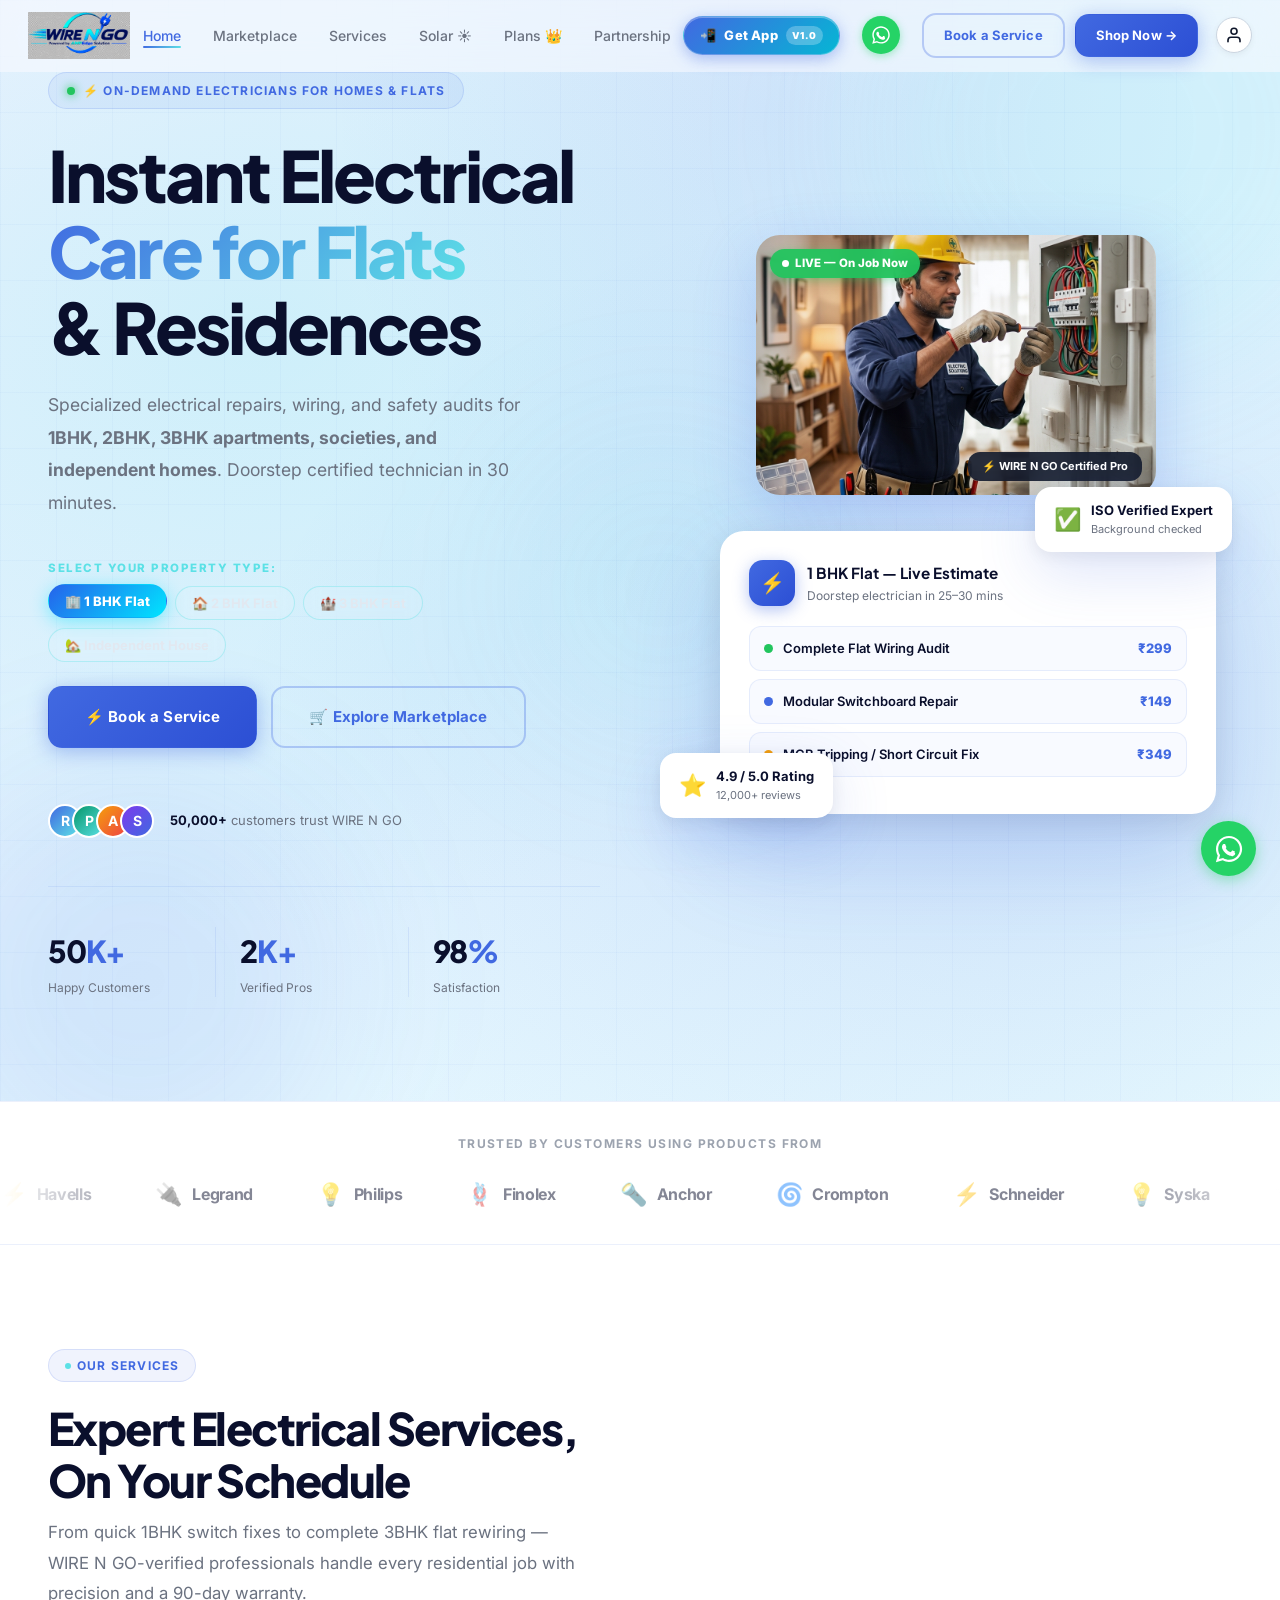
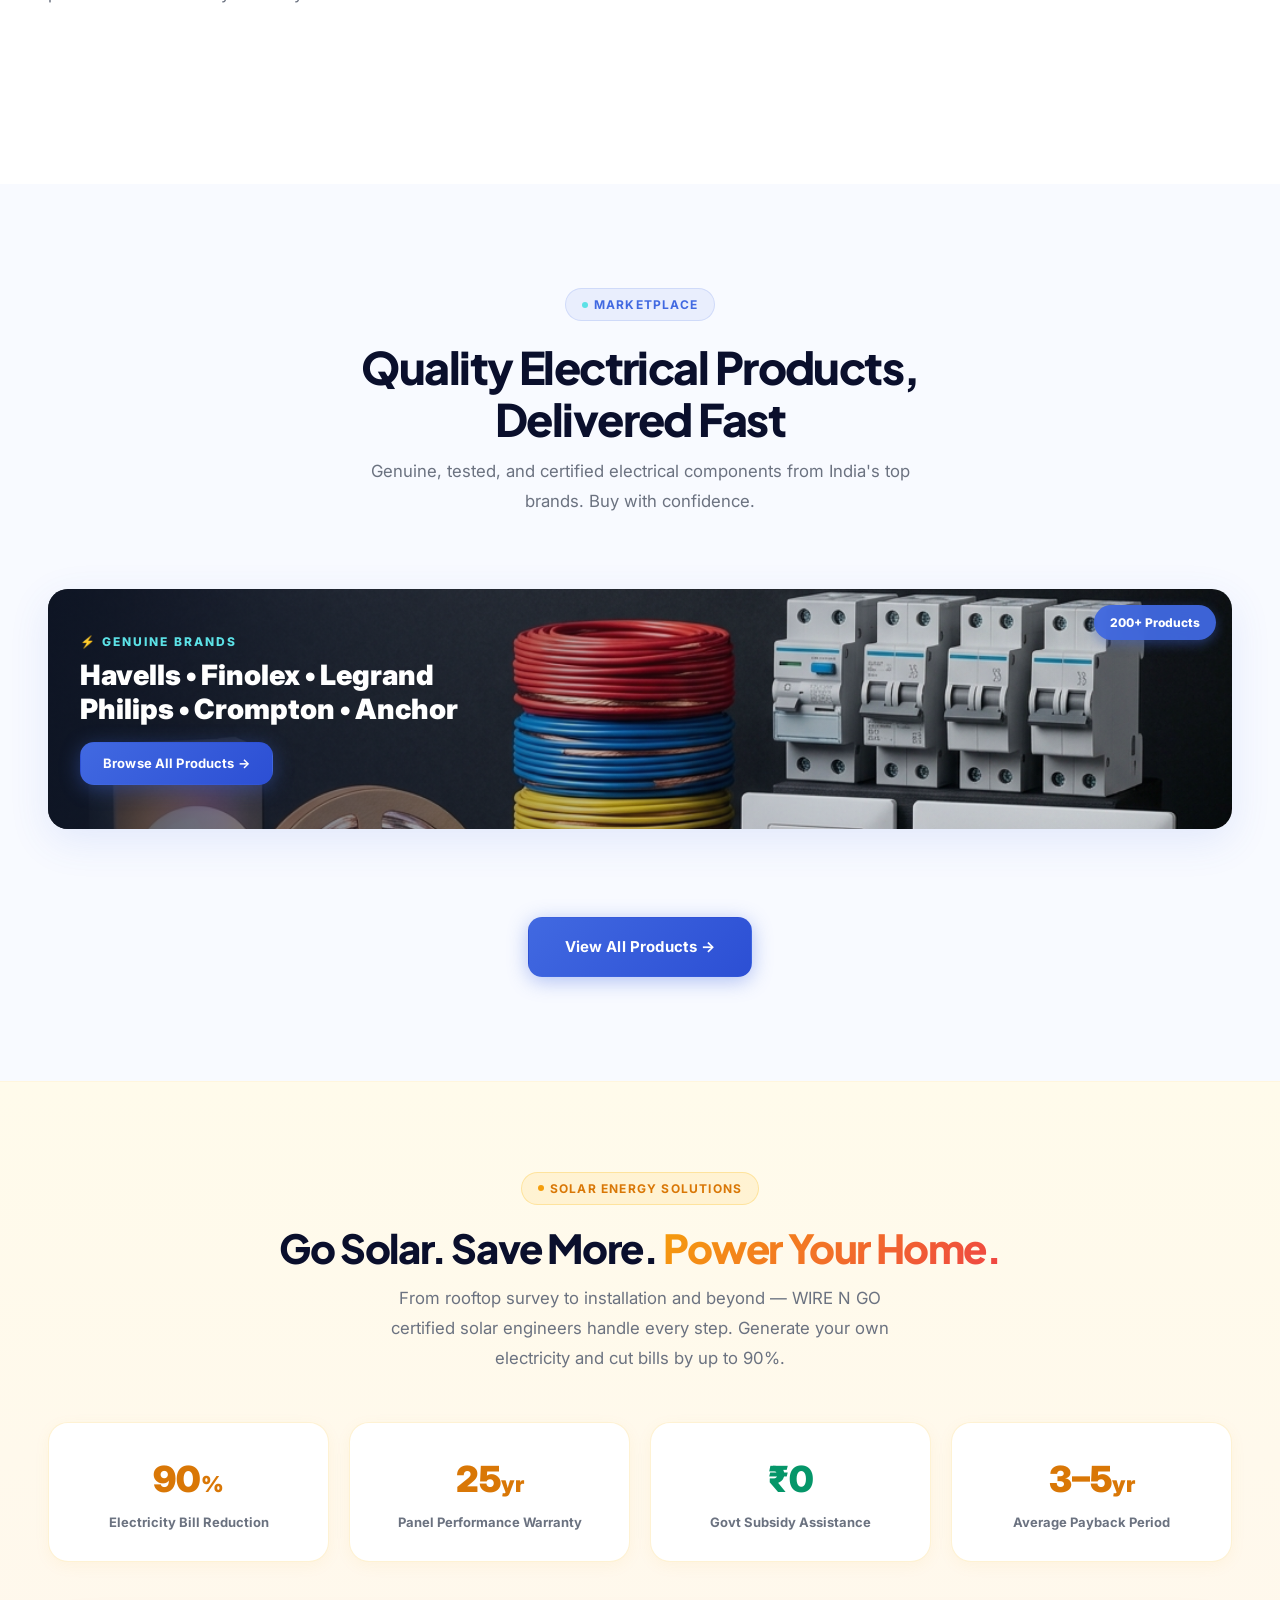
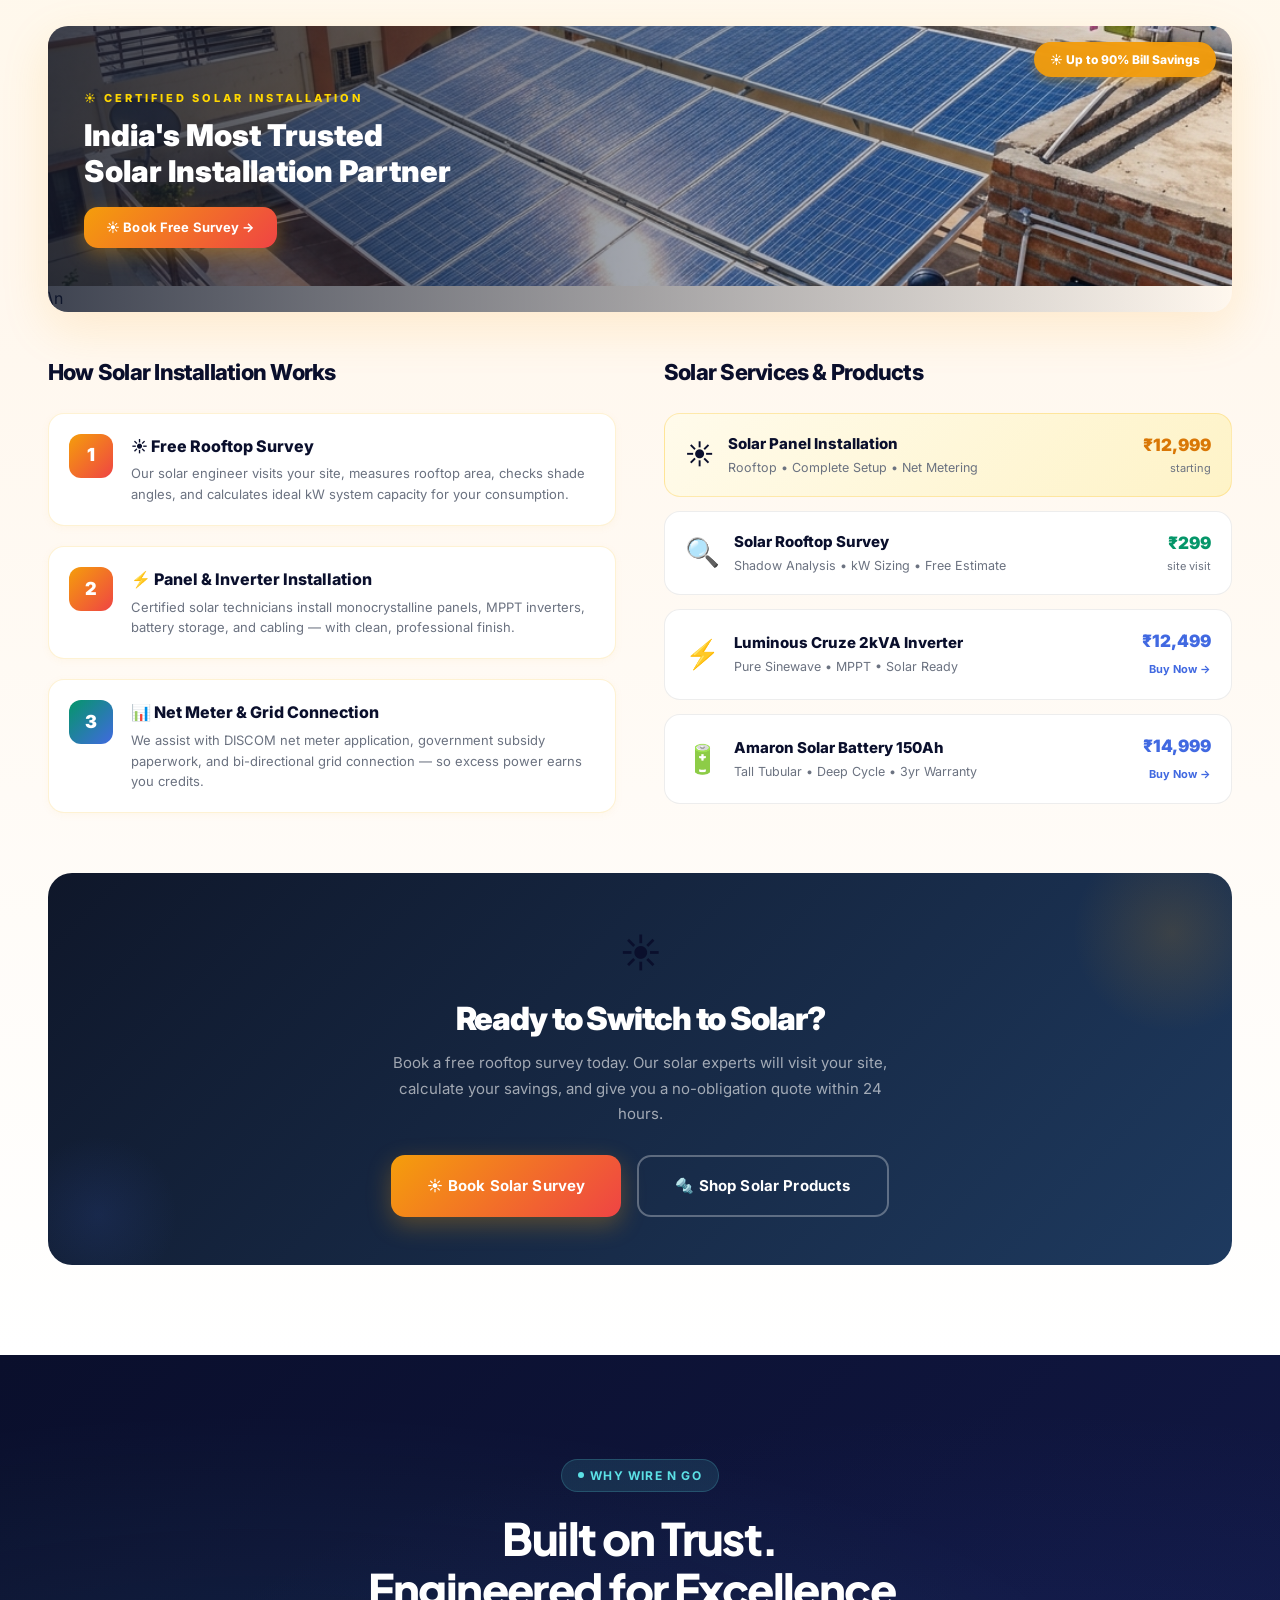
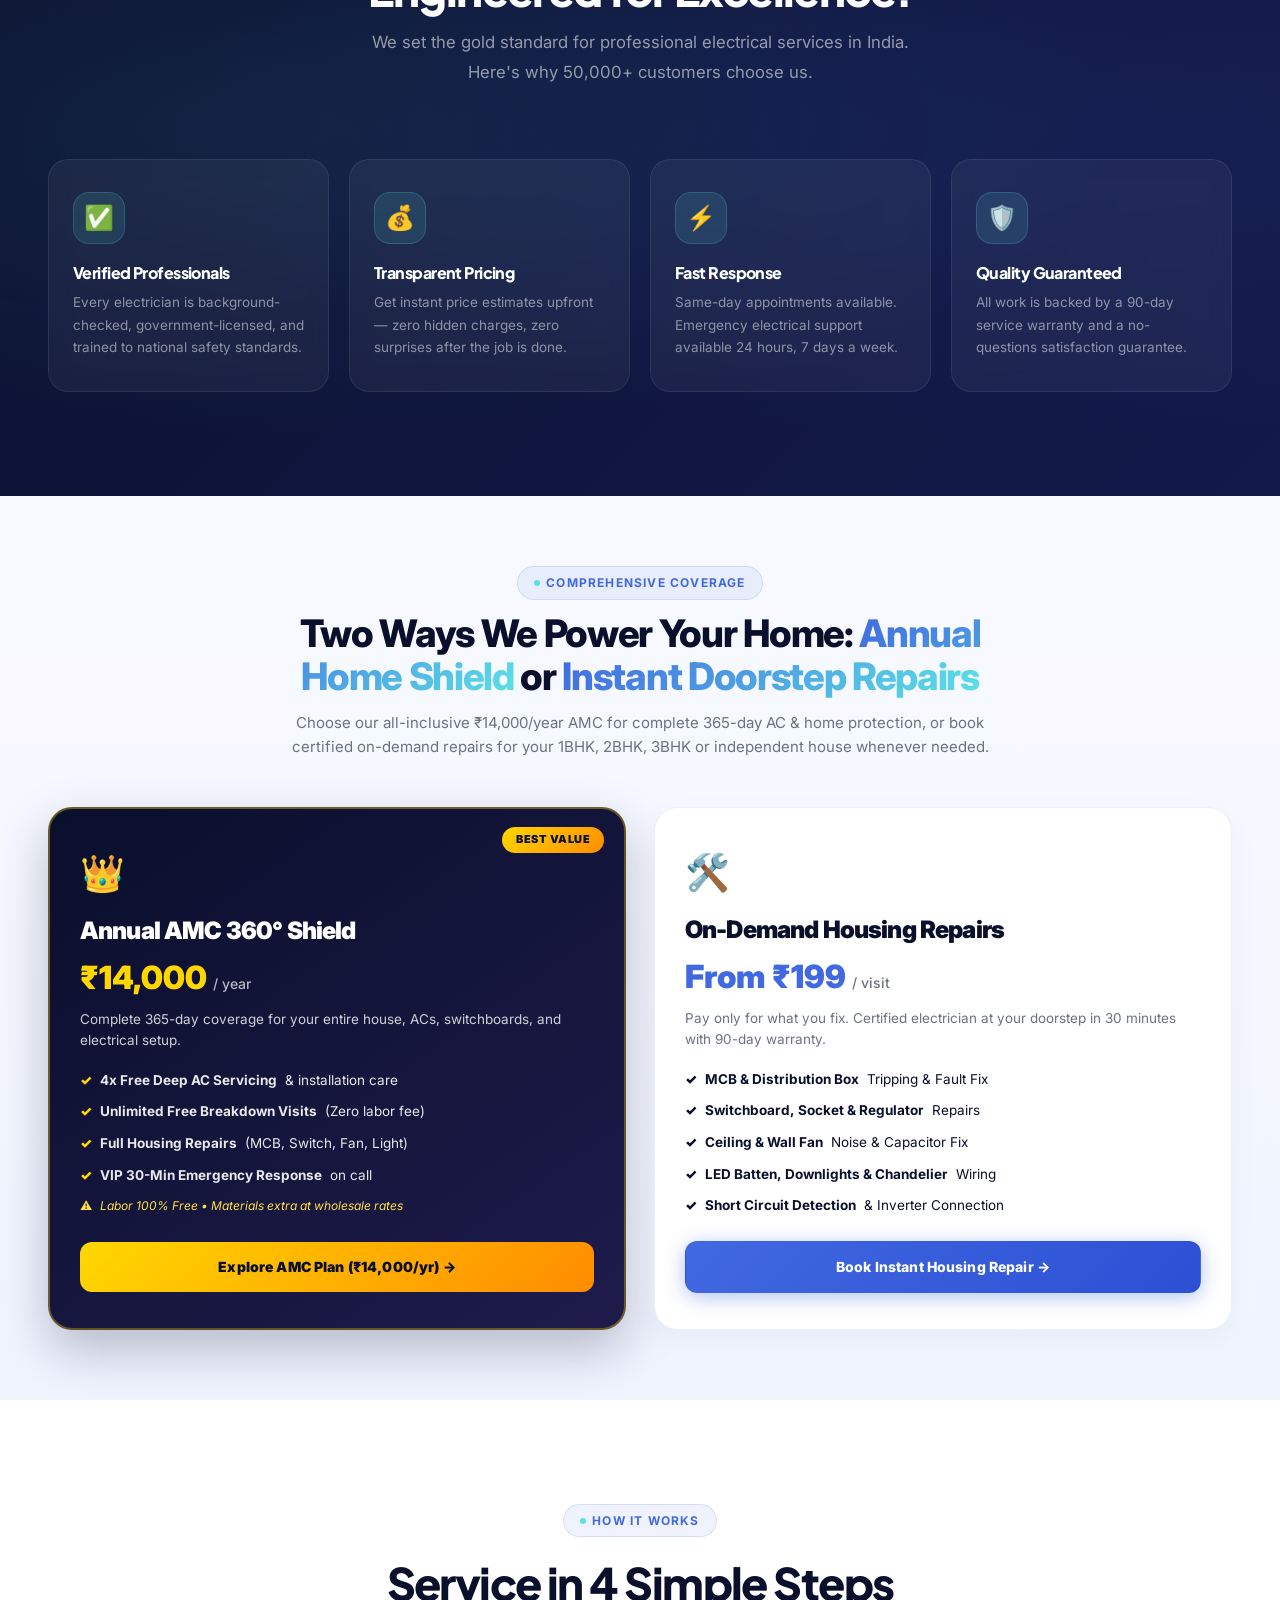
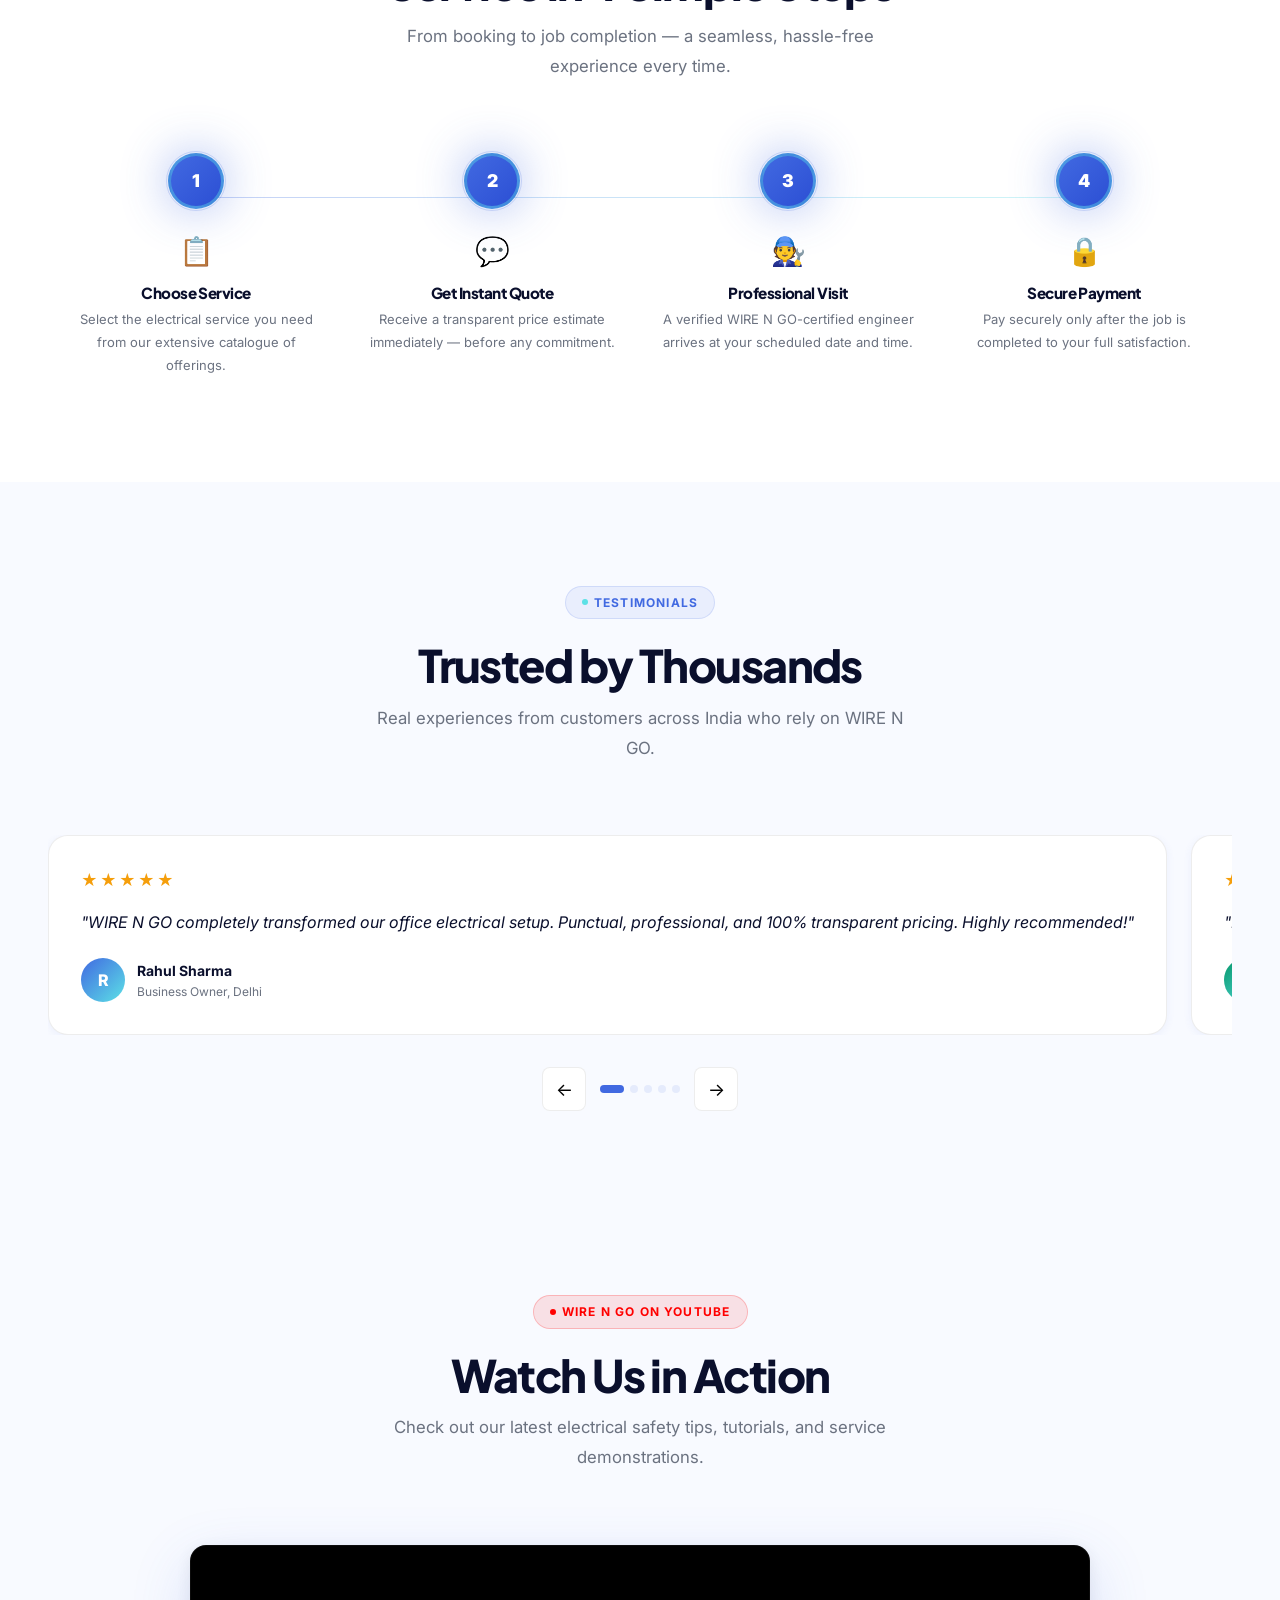
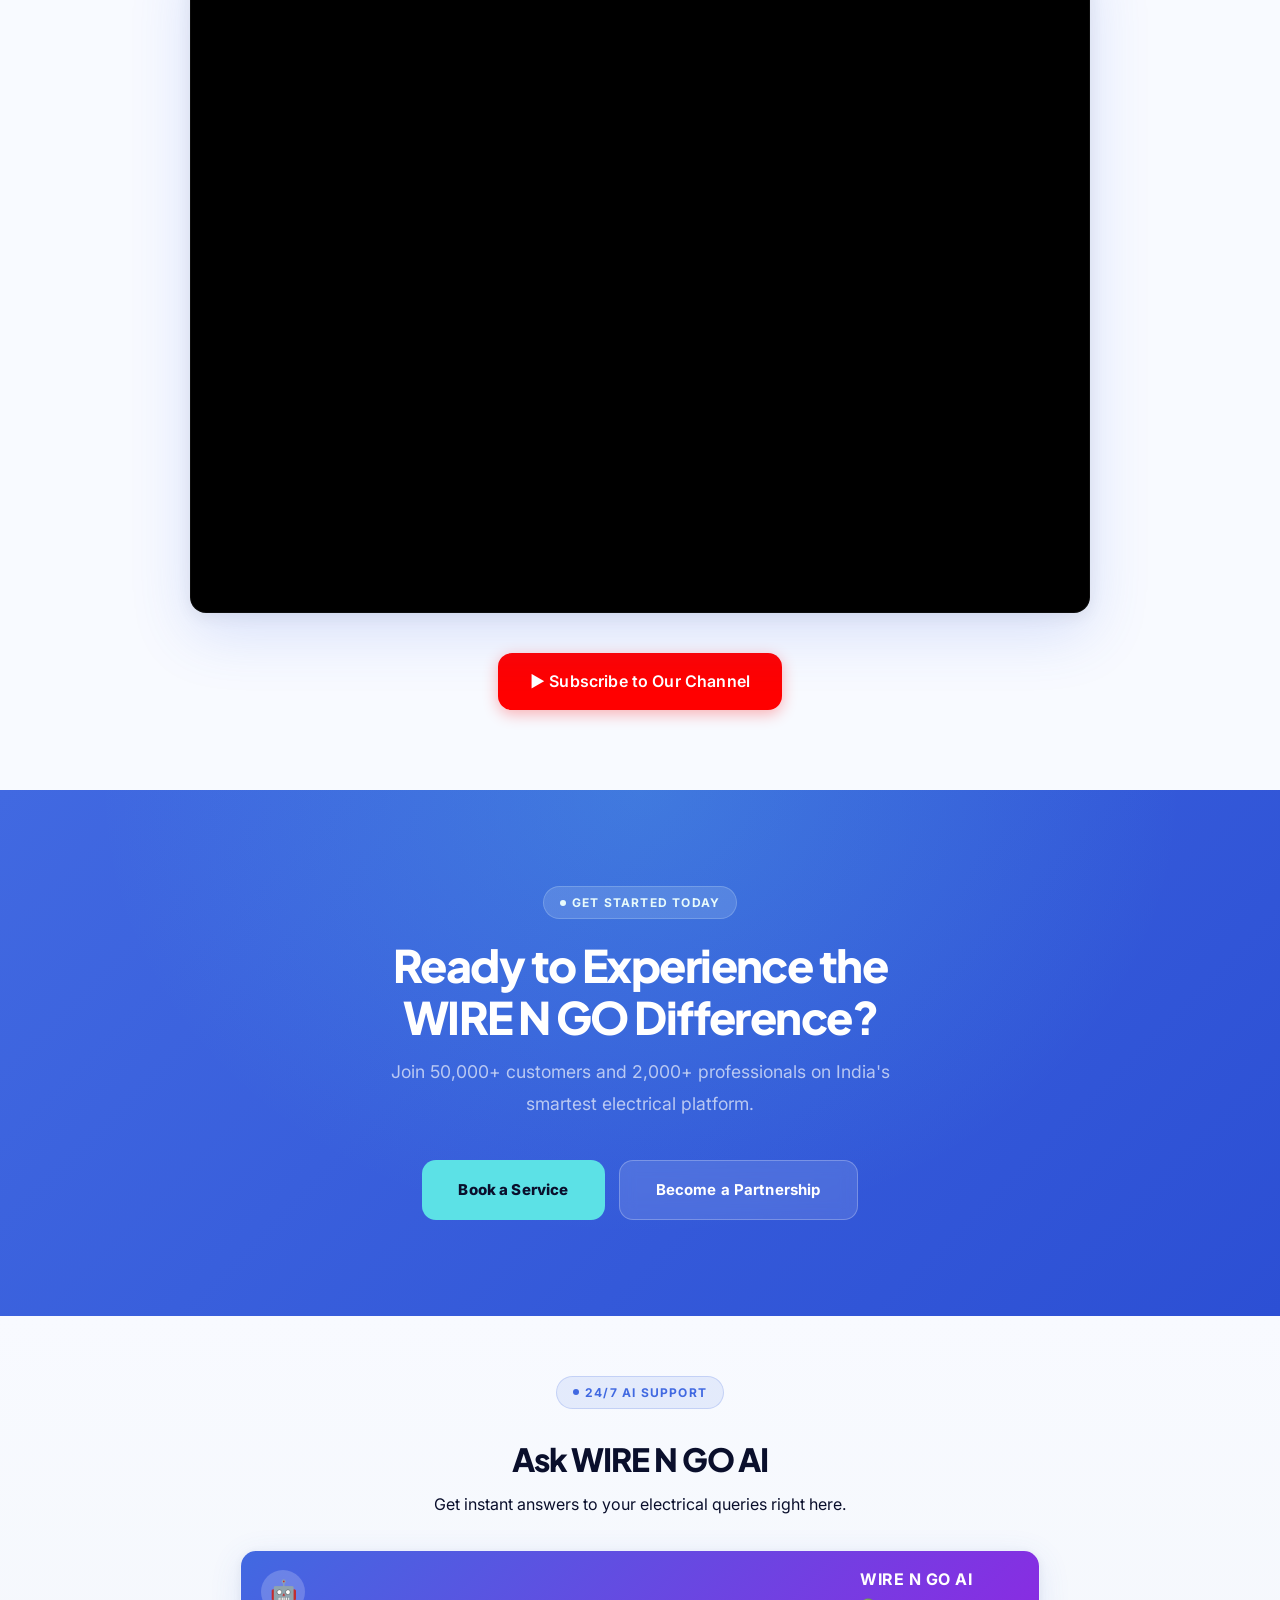
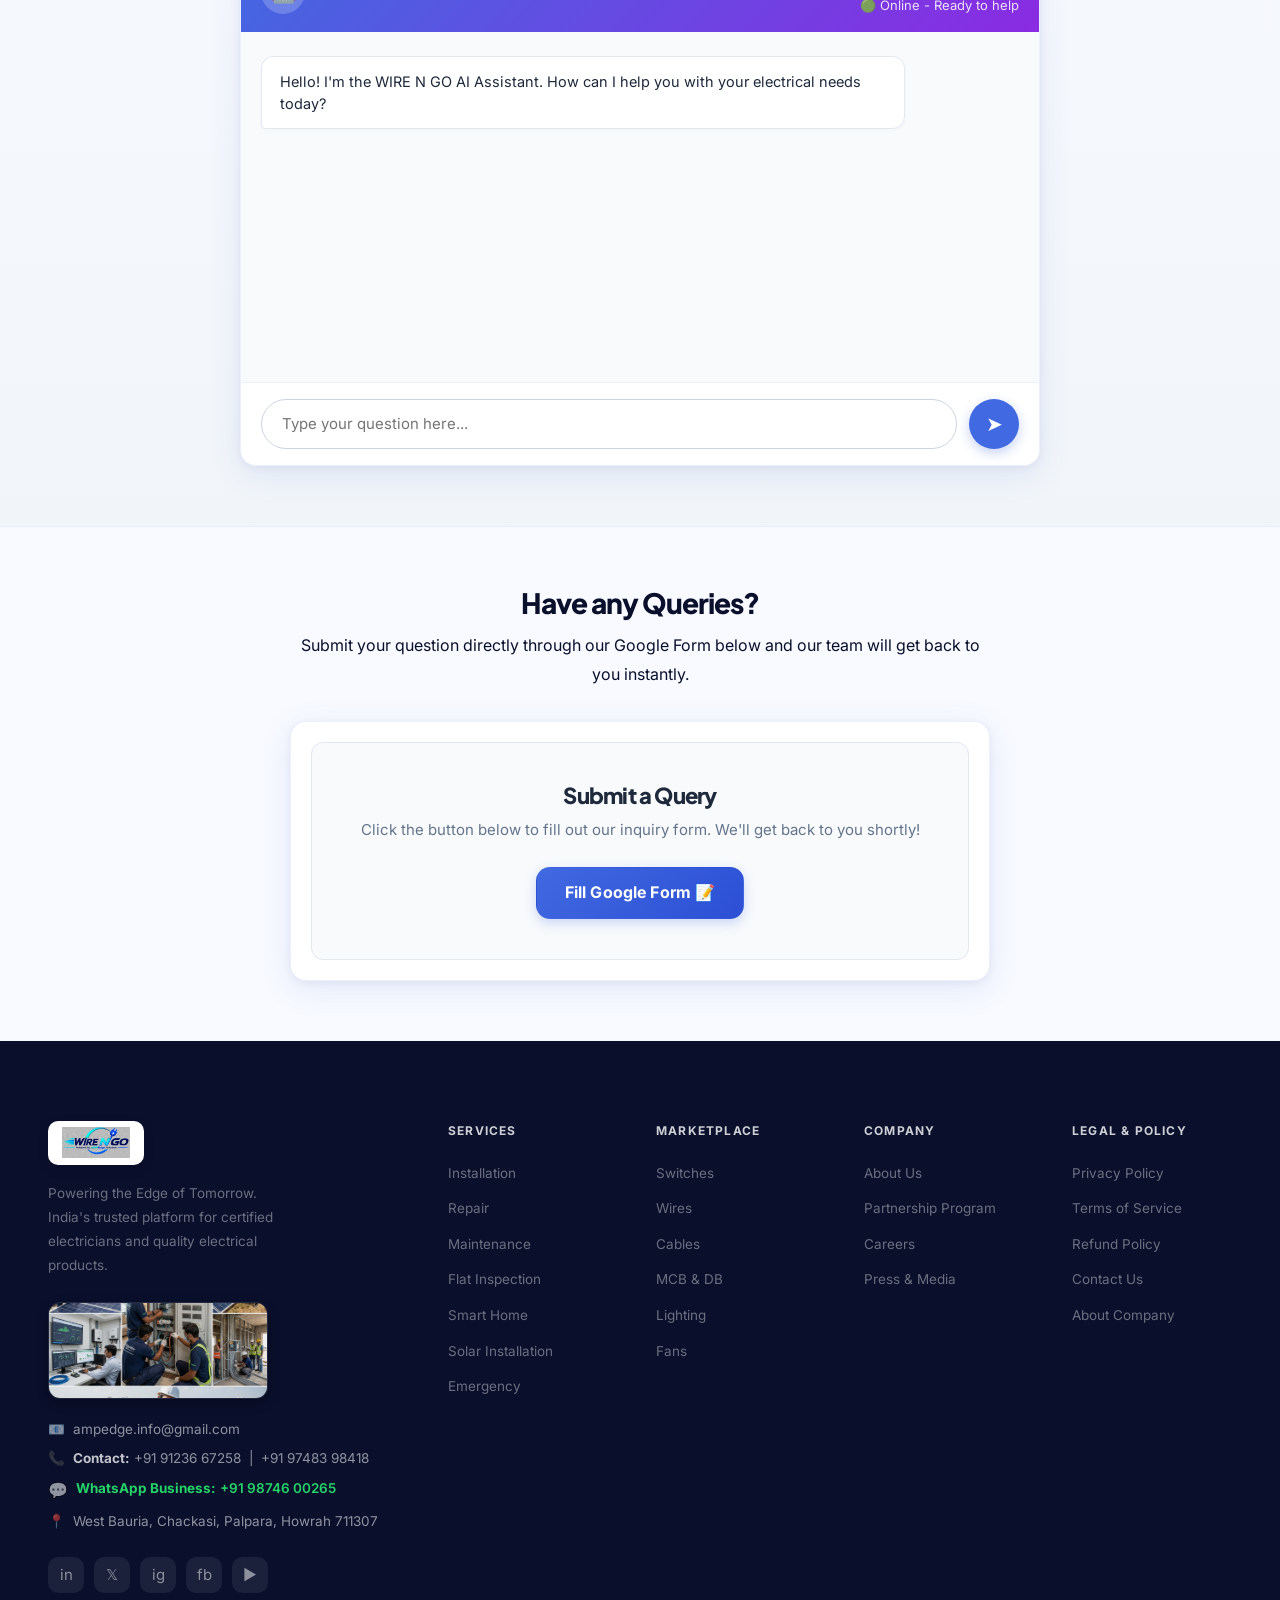
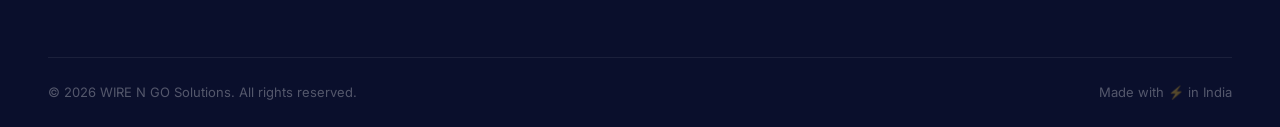
==== commit ddb46a29: "feat: pivot to 100% B2C flat & home platform, purge industrial scope, install WIRE N GO speed-wire m" ====
--- a/index.html
+++ b/index.html
@@ -79,148 +79,59 @@
 </head>
 <body>
 
-<!-- ══ SPLASH SCREEN STYLES ══ -->
+<!-- ══ WIRE N GO SPEED-CIRCUIT SPLASH SCREEN ══ -->
 <style>
-  @keyframes flagWaveCSS {
-    0%   { transform: skewX(0deg) translateX(0); }
-    25%  { transform: skewX(1.2deg) translateX(6px); }
-    50%  { transform: skewX(0deg) translateX(12px); }
-    75%  { transform: skewX(-1.2deg) translateX(6px); }
-    100% { transform: skewX(0deg) translateX(0); }
+  @keyframes circuitTrace {
+    0%   { stroke-dashoffset: 800; opacity: 0.2; }
+    50%  { opacity: 1; filter: drop-shadow(0 0 12px #00e5ff); }
+    100% { stroke-dashoffset: 0; opacity: 0.6; }
   }
-  @keyframes chakraSpin {
-    from { transform: rotate(0deg); }
-    to   { transform: rotate(360deg); }
+  @keyframes speedTrailSurge {
+    0%   { transform: scaleX(0); opacity: 0; }
+    50%  { transform: scaleX(1); opacity: 1; }
+    100% { transform: scaleX(1); opacity: 0.2; }
   }
-  @keyframes spinCW  { from{transform:rotate(0deg)}  to{transform:rotate(360deg)} }
-  @keyframes spinCCW { from{transform:rotate(0deg)}  to{transform:rotate(-360deg)} }
-  @keyframes pulseSweep { 0%{left:-40px} 100%{left:150px} }
-  @keyframes floatUpSpark {
-    0%   { transform:translateY(0) scale(1); opacity:0.9; }
-    100% { transform:translateY(-280px) scale(0.2); opacity:0; }
+  @keyframes energyOrbPulse {
+    0%, 100% { transform: scale(0.95); opacity: 0.4; filter: blur(40px); }
+    50%      { transform: scale(1.15); opacity: 0.8; filter: blur(60px); }
   }
-  @keyframes flickerFlame {
-    0%   { transform:scale(1)   rotate(-2deg); box-shadow:0 0 12px #ff8c00,0 0 28px #ff4500; }
-    50%  { transform:scale(1.05) rotate(0deg);  box-shadow:0 0 22px #ffd700,0 0 40px #ff8c00; }
-    100% { transform:scale(1)   rotate(2deg);  box-shadow:0 0 12px #ff8c00,0 0 28px #ff4500; }
+  @keyframes nodeBlink {
+    0%, 100% { opacity: 0.3; transform: scale(0.8); }
+    50%      { opacity: 1;   transform: scale(1.3); filter: drop-shadow(0 0 8px #00e5ff); }
   }
-  @keyframes electricPulse {
-    0%,100% { opacity:0.4; transform:scaleX(0.96); }
-    50%      { opacity:1;   transform:scaleX(1); }
-  }
-  /* ── Section SVG animations ── */
-  @keyframes wirePull { 0%{stroke-dashoffset:300} 100%{stroke-dashoffset:0} }
-  @keyframes boltGlow { 0%,100%{opacity:0.5;filter:drop-shadow(0 0 4px #ffd700)} 50%{opacity:1;filter:drop-shadow(0 0 14px #ffd700)} }
-  @keyframes panelShine { 0%,100%{opacity:0} 50%{opacity:1} }
-  @keyframes sunRayRotate { from{transform:rotate(0deg)} to{transform:rotate(360deg)} }
-  @keyframes floatBob { 0%,100%{transform:translateY(0)} 50%{transform:translateY(-8px)} }
-  @keyframes spinClockwise { from{transform:rotate(0deg)} to{transform:rotate(360deg)} }
-  @keyframes spinCounterClockwise { from{transform:rotate(0deg)} to{transform:rotate(-360deg)} }
-  @keyframes floatUp { 0%{transform:translateY(0) scale(1);opacity:0.8} 100%{transform:translateY(-260px) scale(0.3);opacity:0} }
-  @keyframes flicker { 0%{transform:scale(1) rotate(-1.5deg)} 100%{transform:scale(1.04) rotate(1.5deg)} }
 </style>
 
-<!-- Splash Screen Welcome Loader -->
+<!-- Splash Screen Welcome Loader (WIRE N GO High-Tech Speed Wire Edition) -->
 <div id="splashScreen" style="
   position: fixed;
   top: 0; left: 0;
   width: 100vw; height: 100vh;
-  background: #080201;
+  background: radial-gradient(circle at center, #0a1128 0%, #030611 100%);
   display: flex;
   flex-direction: column;
   align-items: center;
   justify-content: center;
   z-index: 99999;
-  transition: opacity 0.8s cubic-bezier(0.25, 1, 0.5, 1), transform 0.8s cubic-bezier(0.25, 1, 0.5, 1);
+  transition: opacity 0.6s cubic-bezier(0.25, 1, 0.5, 1), transform 0.6s cubic-bezier(0.25, 1, 0.5, 1);
   overflow: hidden;
 ">
-  <!-- ✅ Smooth CSS-only Waving Indian Flag (no SVG filter jank) -->
-  <div style="
-    position: absolute;
-    width: 110%; height: 110%;
-    top: -5%; left: -5%;
-    display: flex;
-    flex-direction: column;
-    opacity: 0.28;
-    z-index: 1;
-    pointer-events: none;
-    animation: flagWaveCSS 5s ease-in-out infinite;
-    transform-origin: left center;
-    will-change: transform;
-  ">
-    <!-- Saffron Band -->
-    <div style="flex:1;background:linear-gradient(90deg,#FF9933 0%,#ffb347 50%,#FF9933 100%);"></div>
-    <!-- White Band with smooth Chakra -->
-    <div style="flex:1;background:#FFFFFF;position:relative;display:flex;align-items:center;justify-content:center;">
-      <svg viewBox="0 0 100 100" style="width:min(160px,32vw);height:min(160px,32vw);opacity:0.35;position:absolute;
-           animation:chakraSpin 12s linear infinite;will-change:transform;">
-        <circle cx="50" cy="50" r="38" stroke="#000080" stroke-width="2" fill="none"/>
-        <circle cx="50" cy="50" r="4.5" fill="#000080"/>
-        <g stroke="#000080" stroke-width="1">
-          <line x1="50" y1="50" x2="50" y2="12"/><line x1="50" y1="50" x2="50" y2="88"/>
-          <line x1="50" y1="50" x2="12" y2="50"/><line x1="50" y1="50" x2="88" y2="50"/>
-          <line x1="50" y1="50" x2="23" y2="23"/><line x1="50" y1="50" x2="77" y2="77"/>
-          <line x1="50" y1="50" x2="23" y2="77"/><line x1="50" y1="50" x2="77" y2="23"/>
-          <line x1="50" y1="50" x2="63" y2="15"/><line x1="50" y1="50" x2="37" y2="85"/>
-          <line x1="50" y1="50" x2="37" y2="15"/><line x1="50" y1="50" x2="63" y2="85"/>
-          <line x1="50" y1="50" x2="85" y2="37"/><line x1="50" y1="50" x2="15" y2="63"/>
-          <line x1="50" y1="50" x2="15" y2="37"/><line x1="50" y1="50" x2="85" y2="63"/>
-          <line x1="50" y1="50" x2="57" y2="14"/><line x1="50" y1="50" x2="43" y2="86"/>
-          <line x1="50" y1="50" x2="43" y2="14"/><line x1="50" y1="50" x2="57" y2="86"/>
-          <line x1="50" y1="50" x2="86" y2="43"/><line x1="50" y1="50" x2="14" y2="57"/>
-          <line x1="50" y1="50" x2="14" y2="43"/><line x1="50" y1="50" x2="86" y2="57"/>
-        </g>
-      </svg>
-    </div>
-    <!-- Green Band -->
-    <div style="flex:1;background:linear-gradient(90deg,#138808 0%,#1aa80a 50%,#138808 100%);"></div>
-  </div>
-  <!-- Dynamic Mandala Art Concentric Rings (Rotating Graphics) -->
-  <div style="
-    position: absolute;
-    width: min(550px, 95vw);
-    height: min(550px, 95vw);
-    border: 1.5px dashed rgba(255, 215, 0, 0.08);
-    border-radius: 50%;
-    animation: spinClockwise 30s infinite linear;
-    pointer-events: none;
-    z-index: 1;
-  "></div>
-  <div style="
-    position: absolute;
-    width: min(440px, 80vw);
-    height: min(440px, 80vw);
-    border: 1.5px double rgba(255, 215, 0, 0.12);
-    border-radius: 50%;
-    animation: spinCounterClockwise 24s infinite linear;
-    pointer-events: none;
-    z-index: 1;
-  "></div>
-  <div style="
-    position: absolute;
-    width: min(320px, 60vw);
-    width: min(300px, 58vw);
-    height: min(300px, 58vw);
-    border: 1px dotted rgba(255, 215, 0, 0.16);
-    border-radius: 50%;
-    animation: spinClockwise 18s infinite linear;
-    pointer-events: none;
-    z-index: 1;
-  "></div>
-
-  <!-- Traditional Floating Golden Sparkles -->
-  <div class="sparkles-container" style="
-    position: absolute;
-    width: 100%; height: 100%;
-    top: 0; left: 0;
-    pointer-events: none;
-    z-index: 1;
-  ">
-    <div style="position: absolute; width: 4px; height: 4px; background: #ffd700; border-radius: 50%; top: 70%; left: 20%; animation: floatUp 4s infinite linear; opacity: 0.6;"></div>
-    <div style="position: absolute; width: 6px; height: 6px; background: #ffaa00; border-radius: 50%; top: 80%; left: 45%; animation: floatUp 3s infinite linear; animation-delay: 1s; opacity: 0.8;"></div>
-    <div style="position: absolute; width: 5px; height: 5px; background: #ffd700; border-radius: 50%; top: 75%; left: 75%; animation: floatUp 5s infinite linear; animation-delay: 0.5s; opacity: 0.5;"></div>
-    <div style="position: absolute; width: 4px; height: 4px; background: #ff4500; border-radius: 50%; top: 85%; left: 60%; animation: floatUp 3.5s infinite linear; animation-delay: 1.5s; opacity: 0.7;"></div>
-  </div>
+  <!-- Glowing Background Energy Fields -->
+  <div style="position:absolute; width:450px; height:450px; background:#00e5ff; border-radius:50%; opacity:0.18; filter:blur(100px); animation: energyOrbPulse 3s infinite ease-in-out;"></div>
+  <div style="position:absolute; width:300px; height:300px; background:#2563eb; border-radius:50%; opacity:0.25; filter:blur(80px); animation: energyOrbPulse 2.5s infinite ease-in-out reverse;"></div>
+
+  <!-- SVG Flowing Neon Circuit Traces (Geometric Speed Wire Pattern) -->
+  <svg viewBox="0 0 800 600" style="position:absolute; width:100%; height:100%; opacity:0.35; pointer-events:none;">
+    <path d="M 50 100 L 250 100 L 350 250 L 550 250 L 650 400 L 750 400" stroke="#00e5ff" stroke-width="2" fill="none" stroke-dasharray="800" stroke-dashoffset="800" style="animation: circuitTrace 2.2s ease forwards;" />
+    <path d="M 100 500 L 300 500 L 400 350 L 600 350 L 700 200 L 780 200" stroke="#2563eb" stroke-width="2" fill="none" stroke-dasharray="800" stroke-dashoffset="800" style="animation: circuitTrace 2.2s ease forwards 0.2s;" />
+    <path d="M 200 50 L 200 200 L 450 450 L 650 450" stroke="#38bdf8" stroke-width="1.5" fill="none" stroke-dasharray="600" stroke-dashoffset="600" style="animation: circuitTrace 2s ease forwards 0.4s;" />
+    
+    <!-- Glowing Circuit Nodes -->
+    <circle cx="250" cy="100" r="5" fill="#00e5ff" style="animation: nodeBlink 1.5s infinite;" />
+    <circle cx="350" cy="250" r="6" fill="#38bdf8" style="animation: nodeBlink 1.8s infinite 0.3s;" />
+    <circle cx="550" cy="250" r="5" fill="#00e5ff" style="animation: nodeBlink 1.6s infinite 0.6s;" />
+    <circle cx="400" cy="350" r="6" fill="#2563eb" style="animation: nodeBlink 1.4s infinite 0.2s;" />
+    <circle cx="600" cy="350" r="5" fill="#00e5ff" style="animation: nodeBlink 1.7s infinite 0.5s;" />
+  </svg>
 
   <div class="splash-content" style="
     text-align: center;
@@ -231,162 +142,86 @@
     z-index: 2;
     transform: translateY(20px);
     opacity: 0;
-    transition: transform 0.6s cubic-bezier(0.34, 1.56, 0.64, 1), opacity 0.6s ease;
+    transition: transform 0.5s cubic-bezier(0.34, 1.56, 0.64, 1), opacity 0.5s ease;
   " id="splashContent">
-    <!-- Made in India Badge -->
+    
+    <!-- Logo with dynamic speed glow -->
+    <div style="position:relative; display:inline-block;">
+      <img src="images/logo.png" alt="WIRE N GO" style="height:clamp(60px, 12vw, 90px); width:auto; filter:drop-shadow(0 0 25px rgba(0,229,255,0.45));"/>
+      <div style="position:absolute; bottom:-6px; left:10%; right:10%; height:3px; background:linear-gradient(90deg, transparent, #00e5ff, #2563eb, transparent); border-radius:3px; box-shadow:0 0 12px #00e5ff;"></div>
+    </div>
+
+    <!-- B2C Flat & Home Specialization Pill -->
     <div style="
-      background: rgba(255, 215, 0, 0.08);
-      border: 1.5px solid rgba(255, 215, 0, 0.4);
-      padding: 6px 18px;
+      background: rgba(0, 229, 255, 0.08);
+      border: 1.5px solid rgba(0, 229, 255, 0.45);
+      padding: 6px 20px;
       border-radius: 50px;
-      font-size: 12.5px;
+      font-size: 12px;
       font-weight: 800;
-      color: #ffd700;
+      color: #00e5ff;
       letter-spacing: 2px;
       display: inline-flex;
       align-items: center;
-      gap: 6px;
-      box-shadow: 0 0 15px rgba(255, 215, 0, 0.15);
+      gap: 8px;
+      box-shadow: 0 0 20px rgba(0, 229, 255, 0.2);
       font-family: 'Plus Jakarta Sans', sans-serif;
     ">
-      🇮🇳 MADE IN INDIA
-    </div>
-    
-    <!-- Welcome Heading -->
-    <h1 style="
+      <span>⚡</span> ON-DEMAND ELECTRICALS FOR FLATS & HOMES
+    </div>
+
+    <!-- Subtitle: Property Tagline -->
+    <div style="
+      font-size: 13.5px;
+      font-weight: 700;
+      color: #94a3b8;
+      letter-spacing: 1px;
       font-family: 'Plus Jakarta Sans', sans-serif;
-      font-weight: 800;
-      font-size: clamp(26px, 5vw, 44px);
-      margin: 0;
-      background: linear-gradient(135deg, #ffffff 40%, #ffd700 100%);
-      -webkit-background-clip: text;
-      -webkit-text-fill-color: transparent;
-      letter-spacing: -0.5px;
-      filter: drop-shadow(0 2px 20px rgba(255,215,0,0.15));
+      margin-top: -4px;
     ">
-      Welcome to WIRE N GO Solutions
-    </h1>
-    
-    <!-- Namaste Subheading & Traditional Phrase -->
+      🏢 1BHK • 2BHK • 3BHK • Housing Societies • Villas
+    </div>
+
+    <!-- Fast Speed Loader Bar -->
     <div style="
-      font-size: clamp(24px, 4vw, 36px);
-      font-weight: 700;
-      color: #ffd700;
-      display: flex;
-      flex-direction: column;
-      align-items: center;
-      gap: 8px;
-      margin-top: 4px;
-      text-shadow: 0 0 12px rgba(255, 215, 0, 0.5);
-    ">
-      <span style="font-family: 'Plus Jakarta Sans', sans-serif;">🙏 Namaste</span>
-      <span style="font-size: 13.5px; letter-spacing: 5px; color: #ff8c00; font-weight: 800; text-transform: uppercase; margin-top: 2px; font-family: 'Cinzel', Georgia, serif;">Atithi Devo Bhava</span>
-    </div>
-
-    <!-- Animated Diya -->
-    <div class="diya-container" style="position: relative; width: 80px; height: 50px; margin-top: 15px;">
-      <!-- Flame -->
-      <div class="flame" style="
-        position: absolute;
-        bottom: 22px;
-        left: calc(50% - 10px);
-        width: 20px;
-        height: 34px;
-        background: linear-gradient(to bottom, #ffffff 0%, #ffd700 30%, #ff8c00 60%, #ff4500 100%);
-        border-radius: 50% 50% 20% 20% / 60% 60% 40% 40%;
-        box-shadow: 0 0 15px #ff8c00, 0 0 30px #ff4500;
-        animation: flicker 1.2s infinite alternate ease-in-out;
-        transform-origin: center bottom;
-      "></div>
-      <!-- Diya Base -->
-      <div class="diya-base" style="
-        position: absolute;
-        bottom: 0;
-        width: 80px;
-        height: 25px;
-        background: linear-gradient(135deg, #d4af37 0%, #aa7c11 100%);
-        border-radius: 0 0 50px 50px;
-        box-shadow: inset 0 2px 4px rgba(255,255,255,0.4), 0 4px 8px rgba(0,0,0,0.3);
-      ">
-        <div style="
-          position: absolute;
-          top: 0;
-          width: 100%;
-          height: 5px;
-          background: #8b5a00;
-          border-radius: 50px 50px 0 0;
-        "></div>
-      </div>
-    </div>
-
-    <!-- Pulse Line Graphic -->
-    <div style="
-      width: 150px;
-      height: 3px;
-      background: linear-gradient(90deg, transparent, #ff8c00, #ffd700, #ff8c00, transparent);
-      border-radius: 2px;
+      width: 200px;
+      height: 4px;
+      background: rgba(255,255,255,0.1);
+      border-radius: 4px;
+      overflow: hidden;
+      margin-top: 14px;
       position: relative;
-      overflow: hidden;
-      margin-top: 20px;
     ">
       <div style="
         position: absolute;
-        width: 40px; height: 100%;
-        background: #fff;
-        left: -40px;
-        animation: pulseSweep 1.6s infinite ease-in-out;
+        width: 100%;
+        height: 100%;
+        background: linear-gradient(90deg, #2563eb, #00e5ff, #38bdf8);
+        border-radius: 4px;
+        box-shadow: 0 0 10px #00e5ff;
+        animation: speedTrailSurge 1.8s ease-in-out infinite;
       "></div>
     </div>
   </div>
 </div>
 
-<style>
-  @keyframes spinClockwise {
-    0% { transform: rotate(0deg); }
-    100% { transform: rotate(360deg); }
-  }
-  @keyframes spinCounterClockwise {
-    0% { transform: rotate(0deg); }
-    100% { transform: rotate(-360deg); }
-  }
-  @keyframes pulseSweep {
-    0% { left: -40px; }
-    100% { left: 150px; }
-  }
-  @keyframes floatUp {
-    0% { transform: translateY(0) scale(1); opacity: 0.8; }
-    100% { transform: translateY(-260px) scale(0.3); opacity: 0; }
-  }
-  @keyframes flicker {
-    0% { transform: scale(1) rotate(-1.5deg); }
-    100% { transform: scale(1.04) rotate(1.5deg); }
-  }
-</style>
-
 <script>
-  // Splash Screen Controller
+  // High-Tech Wire N Go Splash Controller
   document.addEventListener('DOMContentLoaded', () => {
     const splash = document.getElementById('splashScreen');
     const splashContent = document.getElementById('splashContent');
-    
     if (splash && splashContent) {
-      // Show on every reload so developers/users can preview the visual instantly without cache issues
       document.body.style.overflow = 'hidden';
-      
       setTimeout(() => {
         splashContent.style.opacity = '1';
         splashContent.style.transform = 'translateY(0)';
-      }, 100);
-      
+      }, 80);
       setTimeout(() => {
         splash.style.opacity = '0';
-        splash.style.transform = 'scale(1.05)';
+        splash.style.transform = 'scale(1.04)';
         document.body.style.overflow = '';
-        
-        setTimeout(() => {
-          splash.remove();
-        }, 800);
-      }, 3400);
+        setTimeout(() => splash.remove(), 600);
+      }, 1900);
     }
   });
 </script>
@@ -440,9 +275,21 @@
   <div class="container">
   <div class="hero-inner">
     <div class="hero-content">
-      <div class="hero-tag"><div class="hero-tag-pulse"></div><span>India's Premier Electrical Platform</span></div>
-      <h1 class="hero-h1">Powering <span class="gradient-text">Reliable</span><br/>Electrical<br/>Solutions</h1>
-      <p class="hero-sub">Book certified electricians or buy quality electrical products — all in minutes. Trusted by 50,000+ customers across India.</p>
+      <div class="hero-tag"><div class="hero-tag-pulse"></div><span>⚡ On-Demand Electricians for Homes & Flats</span></div>
+      <h1 class="hero-h1">Instant Electrical<br/><span class="gradient-text">Care for Flats</span><br/>& Residences</h1>
+      <p class="hero-sub">Specialized electrical repairs, wiring, and safety audits for <strong>1BHK, 2BHK, 3BHK apartments, societies, and independent homes</strong>. Doorstep certified technician in 30 minutes.</p>
+      
+      <!-- Interactive Quick Flat / Property Selector -->
+      <div class="flat-selector-wrap">
+        <div style="font-size: 11.5px; font-weight: 800; color: #5ce1e6; letter-spacing: 1.5px; text-transform: uppercase; margin-bottom: 8px;">Select Your Property Type:</div>
+        <div style="display: flex; gap: 8px; flex-wrap: wrap;">
+          <button type="button" class="flat-pill active" onclick="selectFlatType('1bhk', this)">🏢 1 BHK Flat</button>
+          <button type="button" class="flat-pill" onclick="selectFlatType('2bhk', this)">🏠 2 BHK Flat</button>
+          <button type="button" class="flat-pill" onclick="selectFlatType('3bhk', this)">🏰 3 BHK Flat</button>
+          <button type="button" class="flat-pill" onclick="selectFlatType('house', this)">🏡 Independent House</button>
+        </div>
+      </div>
+      
       <div class="hero-cta">
         <a href="booking.html" class="btn btn-primary btn-lg">⚡ Book a Service</a>
         <a href="marketplace.html" class="btn btn-outline btn-lg">🛒 Explore Marketplace</a>
@@ -483,11 +330,11 @@
           <div class="hero-main-card">
             <div class="hmc-top">
               <div class="hmc-icon">⚡</div>
-              <div><div class="hmc-t">Live Service Dashboard</div><div class="hmc-s">Booking status · Real-time</div></div>
+              <div><div class="hmc-t" id="dashPropertyTitle">1 BHK Flat — Live Estimate</div><div class="hmc-s" id="dashPropertySub">Doorstep electrician in 25–30 mins</div></div>
             </div>
-            <div class="service-row"><div class="sr-left"><div class="sr-dot" style="background:#22c55e"></div><div class="sr-name">Wiring Installation</div></div><div class="sr-price">₹1,499</div></div>
-            <div class="service-row"><div class="sr-left"><div class="sr-dot" style="background:#4169E1"></div><div class="sr-name">MCB Panel Setup</div></div><div class="sr-price">₹2,299</div></div>
-            <div class="service-row"><div class="sr-left"><div class="sr-dot" style="background:#f59e0b"></div><div class="sr-name">☀️ Solar Installation</div></div><div class="sr-price">₹12,999</div></div>
+            <div class="service-row"><div class="sr-left"><div class="sr-dot" style="background:#22c55e"></div><div class="sr-name" id="dashSvc1Name">Complete Flat Wiring Audit</div></div><div class="sr-price" id="dashSvc1Price">₹299</div></div>
+            <div class="service-row"><div class="sr-left"><div class="sr-dot" style="background:#4169E1"></div><div class="sr-name" id="dashSvc2Name">Modular Switchboard Repair</div></div><div class="sr-price" id="dashSvc2Price">₹149</div></div>
+            <div class="service-row"><div class="sr-left"><div class="sr-dot" style="background:#f59e0b"></div><div class="sr-name" id="dashSvc3Name">MCB Tripping / Short Circuit Fix</div></div><div class="sr-price" id="dashSvc3Price">₹349</div></div>
           </div>
           <div class="float-card float-v"><div class="fc-icon">✅</div><div><div class="fc-t">ISO Verified Expert</div><div class="fc-s">Background checked</div></div></div>
           <div class="float-card float-r"><div class="fc-icon">⭐</div><div><div class="fc-t">4.9 / 5.0 Rating</div><div class="fc-s">12,000+ reviews</div></div></div>
@@ -533,7 +380,7 @@
     <div>
       <div class="chip"><span class="dot"></span>Our Services</div>
       <h2>Expert Electrical Services,<br/>On Your Schedule</h2>
-      <p>From basic repairs to complex industrial setups — WIRE N GO-verified professionals handle every job with engineering precision.</p>
+      <p>From quick 1BHK switch fixes to complete 3BHK flat rewiring — WIRE N GO-verified professionals handle every residential job with precision and a 90-day warranty.</p>
     </div>
     <!-- Animated SVG: Electrician Installing MCB -->
     <div style="display:none" id="svcAnimWrap" class="fade-up">
@@ -801,10 +648,10 @@
     <div style="text-align: center; max-width: 700px; margin: 0 auto 48px;">
       <div class="chip" style="margin-bottom: 12px;"><span class="dot"></span>Comprehensive Coverage</div>
       <h2 style="font-family: var(--font-pjs); font-size: clamp(28px, 4vw, 38px); font-weight: 800; color: var(--text-dark); margin: 0 0 12px 0;">
-        Two Ways We Power You: <span class="gradient-text">Annual AMC</span> or <span class="gradient-text">Instant Repairs</span>
+        Two Ways We Power Your Home: <span class="gradient-text">Annual Home Shield</span> or <span class="gradient-text">Instant Doorstep Repairs</span>
       </h2>
       <p style="color: var(--muted); font-size: 15px; line-height: 1.6;">
-        Choose our all-inclusive ₹14,000/year AMC for complete 365-day AC & home protection, or book certified on-demand housing repairs whenever needed.
+        Choose our all-inclusive ₹14,000/year AMC for complete 365-day AC & home protection, or book certified on-demand repairs for your 1BHK, 2BHK, 3BHK or independent house whenever needed.
       </p>
     </div>
 
@@ -907,7 +754,7 @@
       <div class="testi-card"><div class="tstar">★★★★★</div><p class="tquote">"Needed urgent electrical repair at midnight — WIRE N GO's emergency team responded in 30 minutes. Incredible service quality!"</p><div class="tauthor"><div class="tavatar" style="background:linear-gradient(135deg,#059669,#5CE1E6)">P</div><div><div class="tname">Priya Menon</div><div class="trole">Homeowner, Bangalore</div></div></div></div>
       <div class="testi-card"><div class="tstar">★★★★★</div><p class="tquote">"Ordered LED lights and cables from the marketplace. Fast delivery, genuine products. The platform integration is brilliant!"</p><div class="tauthor"><div class="tavatar" style="background:linear-gradient(135deg,#f59e0b,#ef4444)">A</div><div><div class="tname">Amit Desai</div><div class="trole">Interior Designer, Mumbai</div></div></div></div>
       <div class="testi-card"><div class="tstar">★★★★★</div><p class="tquote">"The smart home automation by WIRE N GO is top-notch. Entire house wired with smart switches and automated lighting. Life-changing!"</p><div class="tauthor"><div class="tavatar" style="background:linear-gradient(135deg,#7c3aed,#4169E1)">S</div><div><div class="tname">Sanjana Kapoor</div><div class="trole">Tech Entrepreneur, Hyderabad</div></div></div></div>
-      <div class="testi-card"><div class="tstar">★★★★☆</div><p class="tquote">"Industrial electrical overhaul for my factory — a huge project handled flawlessly within timeline and budget. Truly professional."</p><div class="tauthor"><div class="tavatar" style="background:linear-gradient(135deg,#0e7490,#5CE1E6)">V</div><div><div class="tname">Vikram Singh</div><div class="trole">Factory Manager, Pune</div></div></div></div>
+      <div class="testi-card"><div class="tstar">★★★★☆</div><p class="tquote">"Complete electrical overhaul for our 3BHK apartment in Pune — flawless concealed wiring and modular switches installed within budget. Outstanding home electrician service!"</p><div class="tauthor"><div class="tavatar" style="background:linear-gradient(135deg,#0e7490,#5CE1E6)">V</div><div><div class="tname">Vikram Singh</div><div class="trole">3BHK Apartment Owner, Pune</div></div></div></div>
     </div>
   </div>
   <div class="testi-controls">
@@ -1034,7 +881,7 @@
         <li><a href="booking.html?select=installation">Installation</a></li>
         <li><a href="booking.html?select=repair">Repair</a></li>
         <li><a href="booking.html?select=maintenance">Maintenance</a></li>
-        <li><a href="booking.html?select=industrial">Industrial Service</a></li>
+        <li><a href="booking.html?select=flat-inspection">Flat Inspection</a></li>
         <li><a href="booking.html?select=smarthome">Smart Home</a></li>
         <li><a href="booking.html?select=solar">Solar Installation</a></li>
         <li><a href="booking.html?select=emergency">Emergency</a></li>
--- a/css/style.css
+++ b/css/style.css
@@ -688,3 +688,48 @@
   padding-left: 54px !important;
 }
 
+
+/* ══ WIRE N GO B2C RESIDENTIAL & FLAT SELECTOR STYLES ══ */
+.flat-selector-wrap {
+  margin: 18px 0 24px;
+}
+.flat-pill {
+  padding: 8px 16px;
+  border-radius: 24px;
+  background: rgba(255, 255, 255, 0.08);
+  border: 1px solid rgba(92, 225, 230, 0.35);
+  color: #e2e8f0;
+  font-size: 13px;
+  font-weight: 700;
+  cursor: pointer;
+  transition: all 0.25s cubic-bezier(0.4, 0, 0.2, 1);
+  display: inline-flex;
+  align-items: center;
+  gap: 6px;
+  backdrop-filter: blur(8px);
+}
+.flat-pill:hover {
+  background: rgba(92, 225, 230, 0.2);
+  border-color: #5ce1e6;
+  color: #fff;
+  transform: translateY(-2px);
+  box-shadow: 0 4px 15px rgba(92, 225, 230, 0.3);
+}
+.flat-pill.active {
+  background: linear-gradient(135deg, #2563eb 0%, #00e5ff 100%);
+  border-color: transparent;
+  color: #ffffff;
+  font-weight: 800;
+  box-shadow: 0 4px 18px rgba(0, 229, 255, 0.45);
+  transform: translateY(-2px);
+}
+/* WIRE N GO Speed Circuit Keyframes */
+@keyframes wireSurge {
+  0% { stroke-dashoffset: 800; opacity: 0.3; }
+  50% { opacity: 1; filter: drop-shadow(0 0 10px #00e5ff); }
+  100% { stroke-dashoffset: 0; opacity: 0.8; }
+}
+@keyframes neonPulseGlow {
+  0%, 100% { box-shadow: 0 0 15px rgba(0, 229, 255, 0.2), inset 0 0 10px rgba(0, 229, 255, 0.1); }
+  50% { box-shadow: 0 0 30px rgba(0, 229, 255, 0.5), inset 0 0 20px rgba(0, 229, 255, 0.25); }
+}
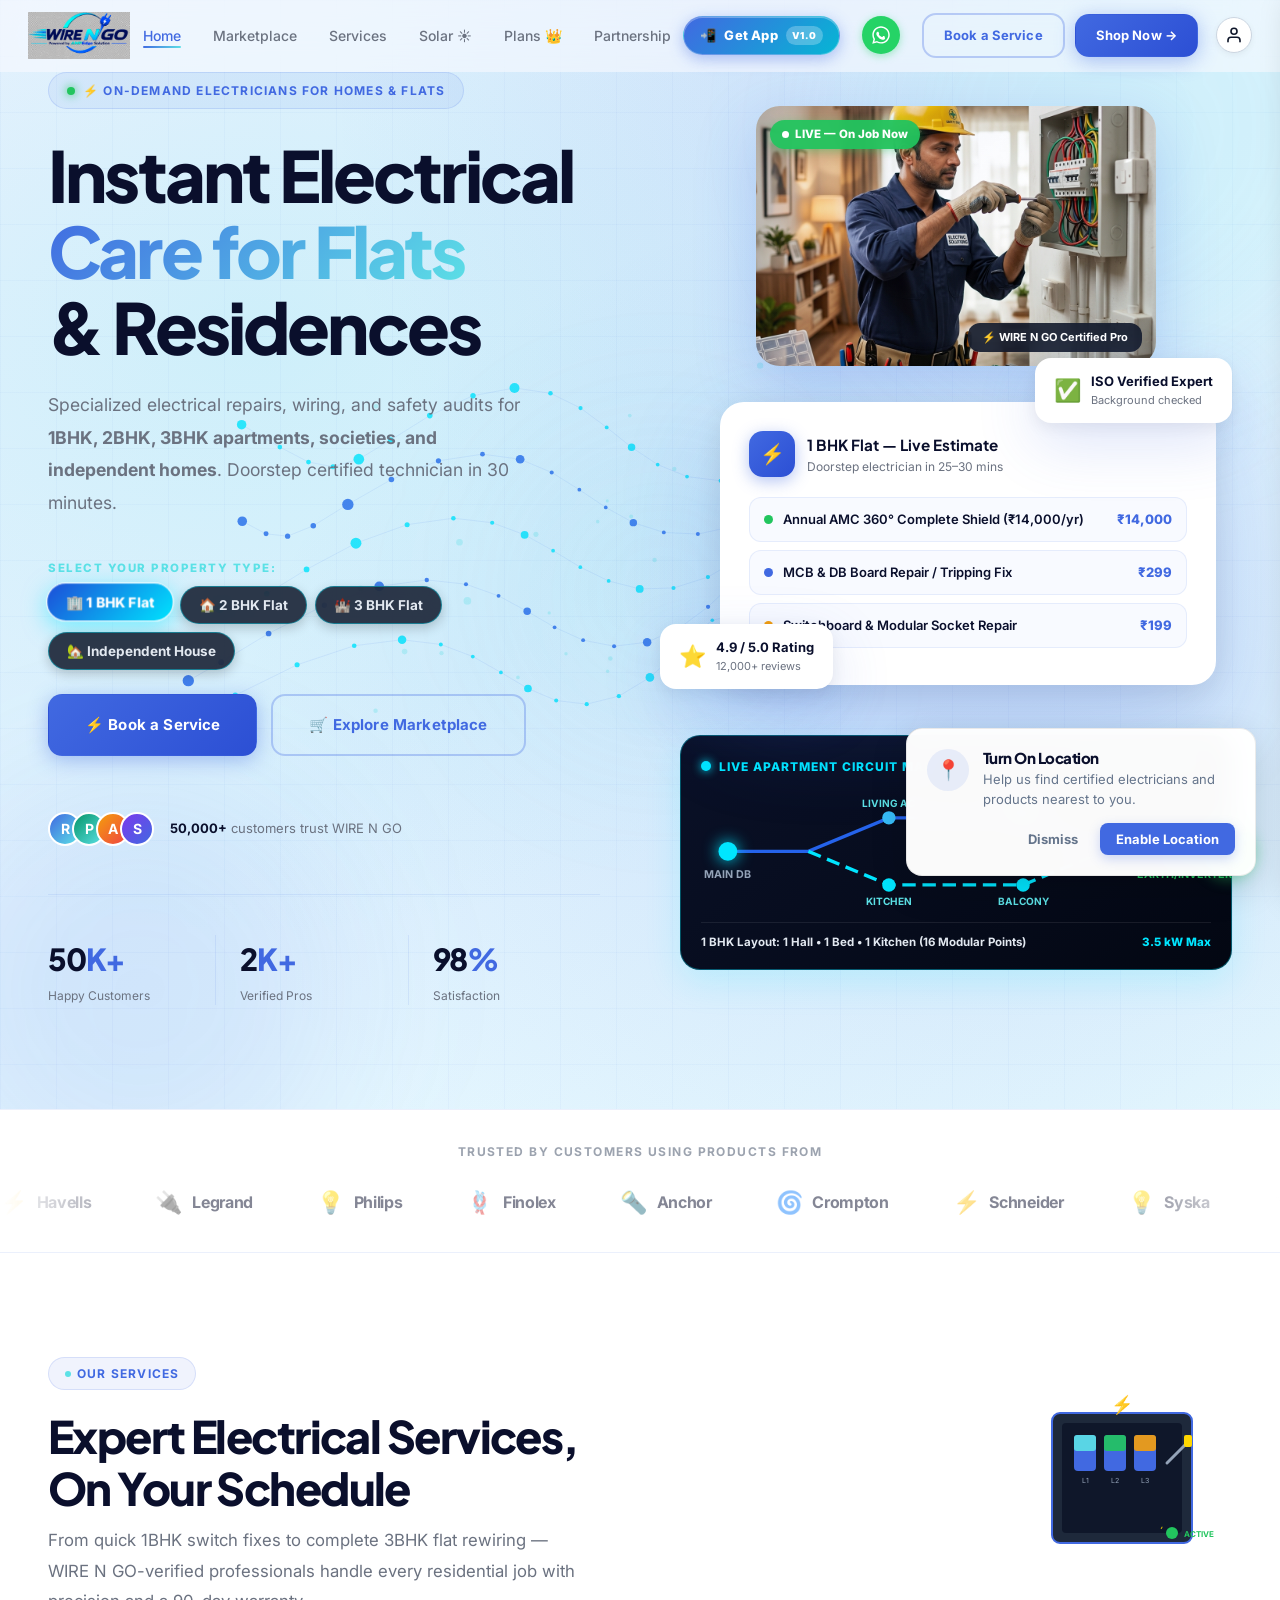
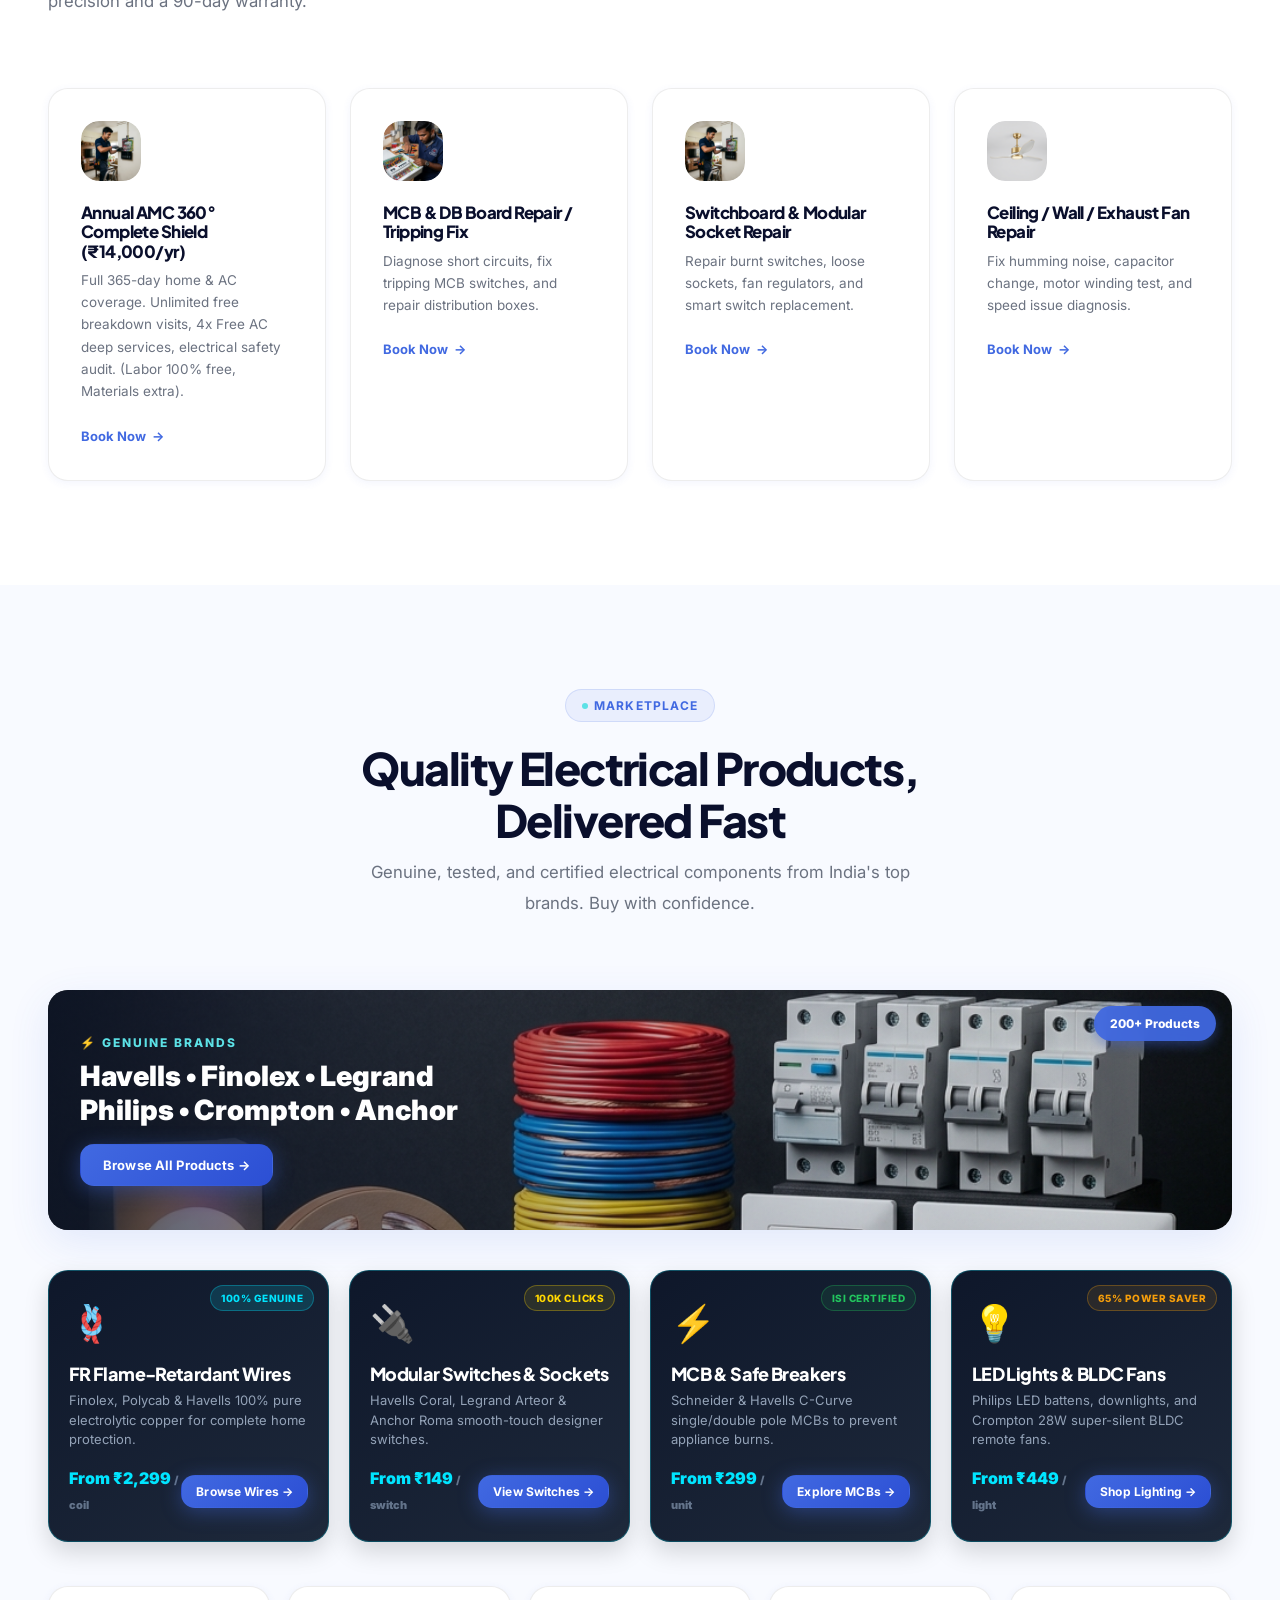
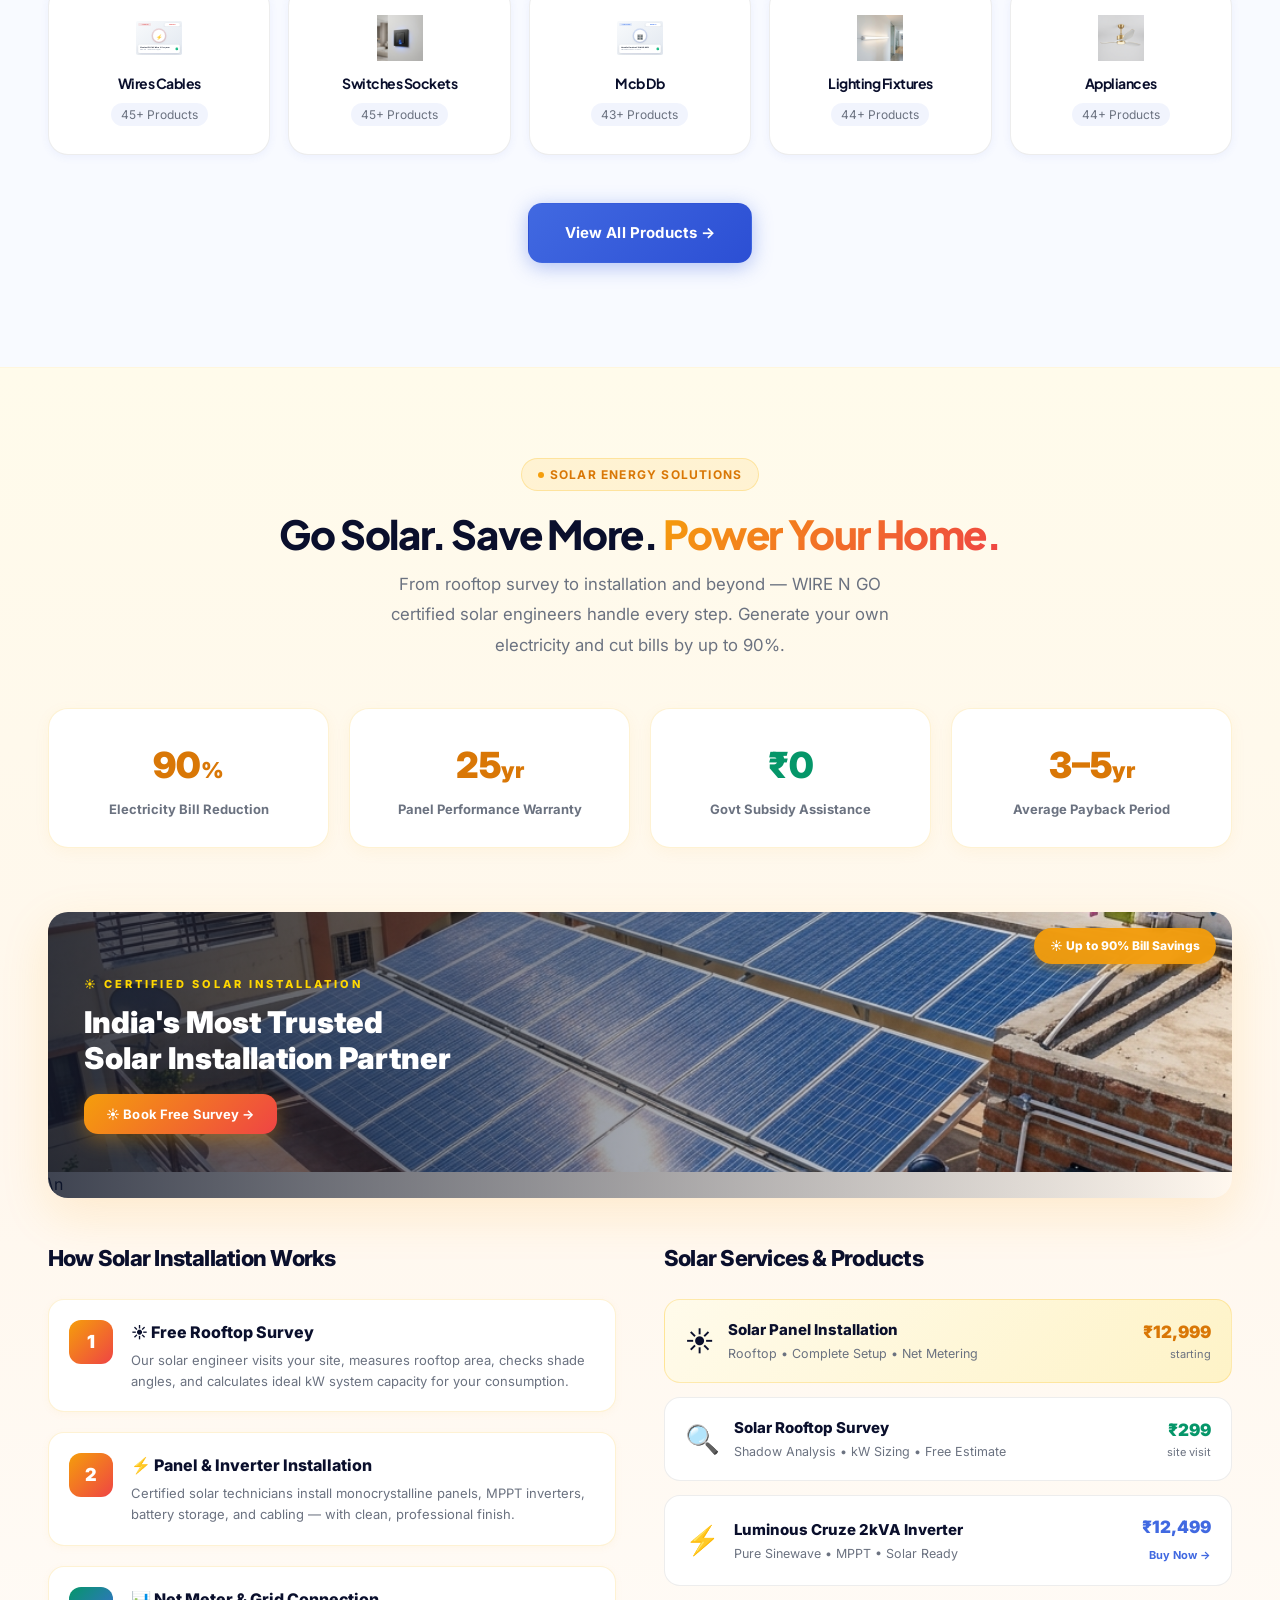
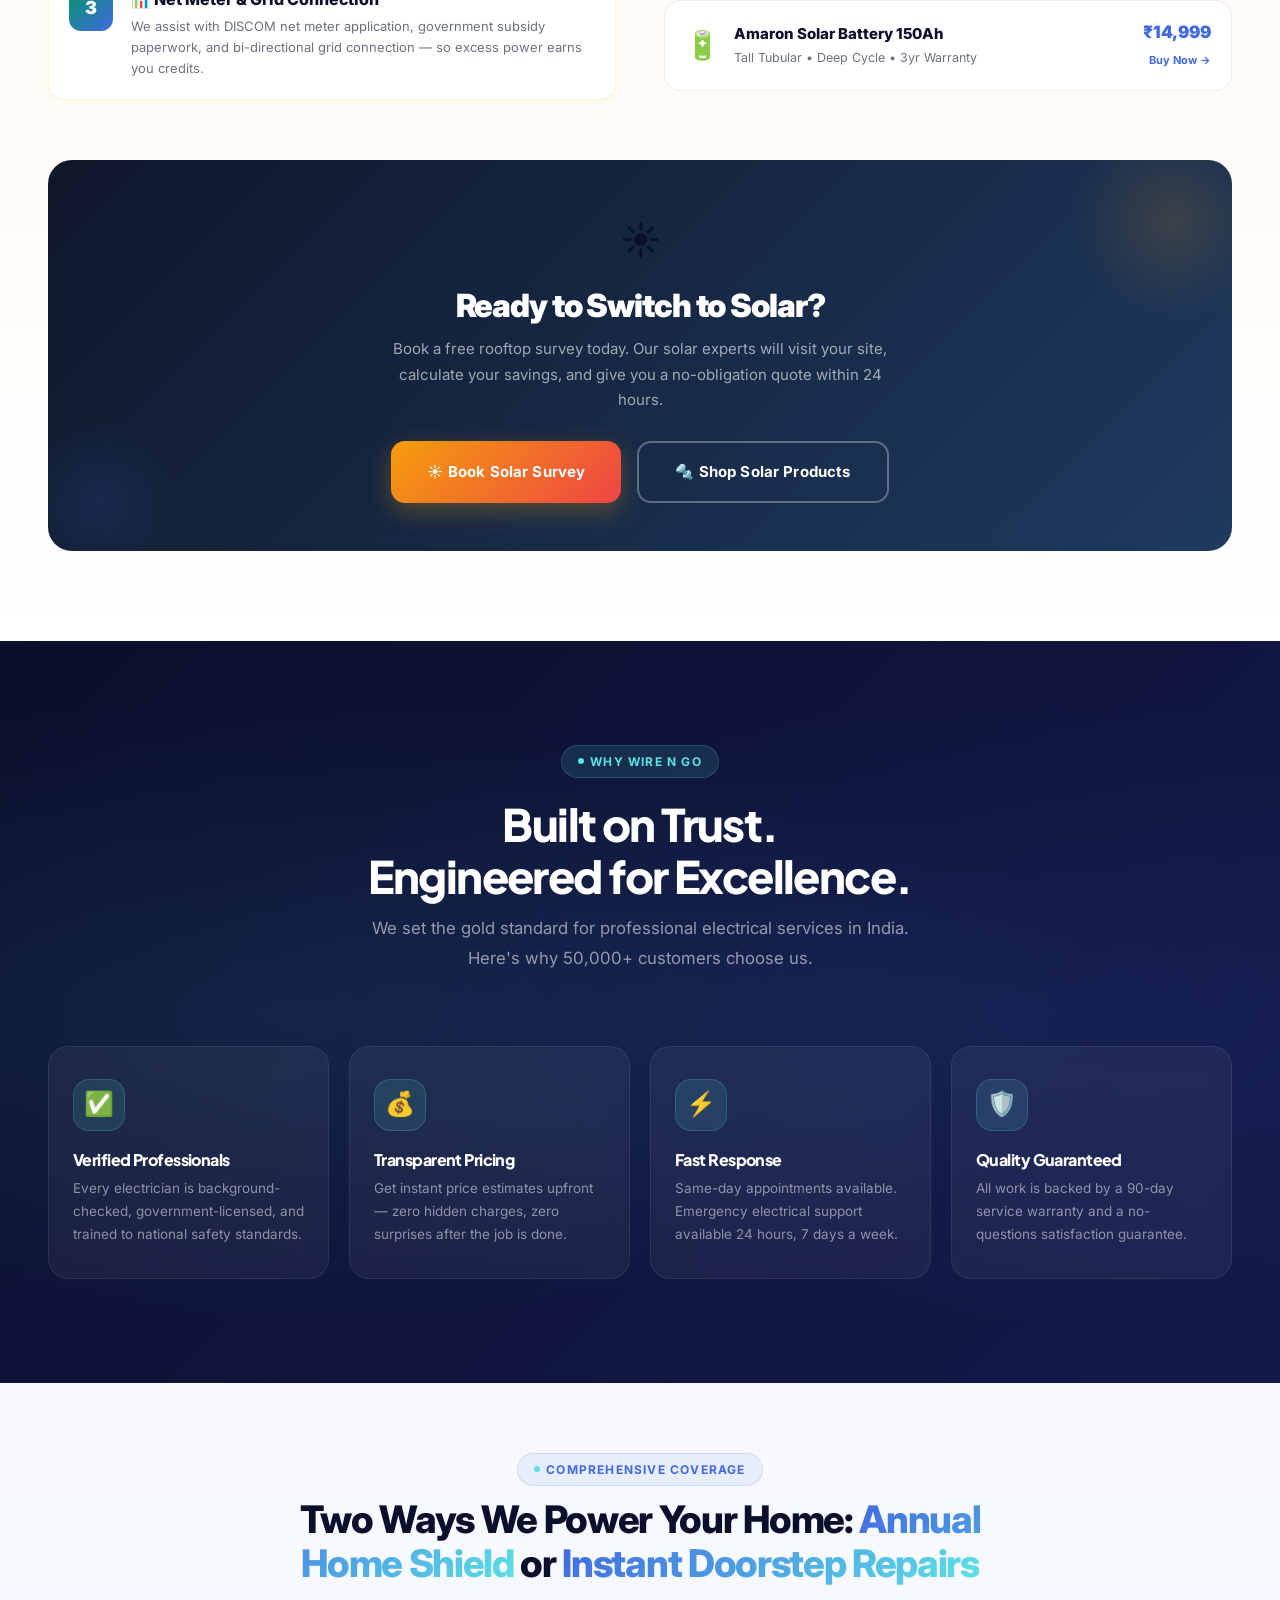
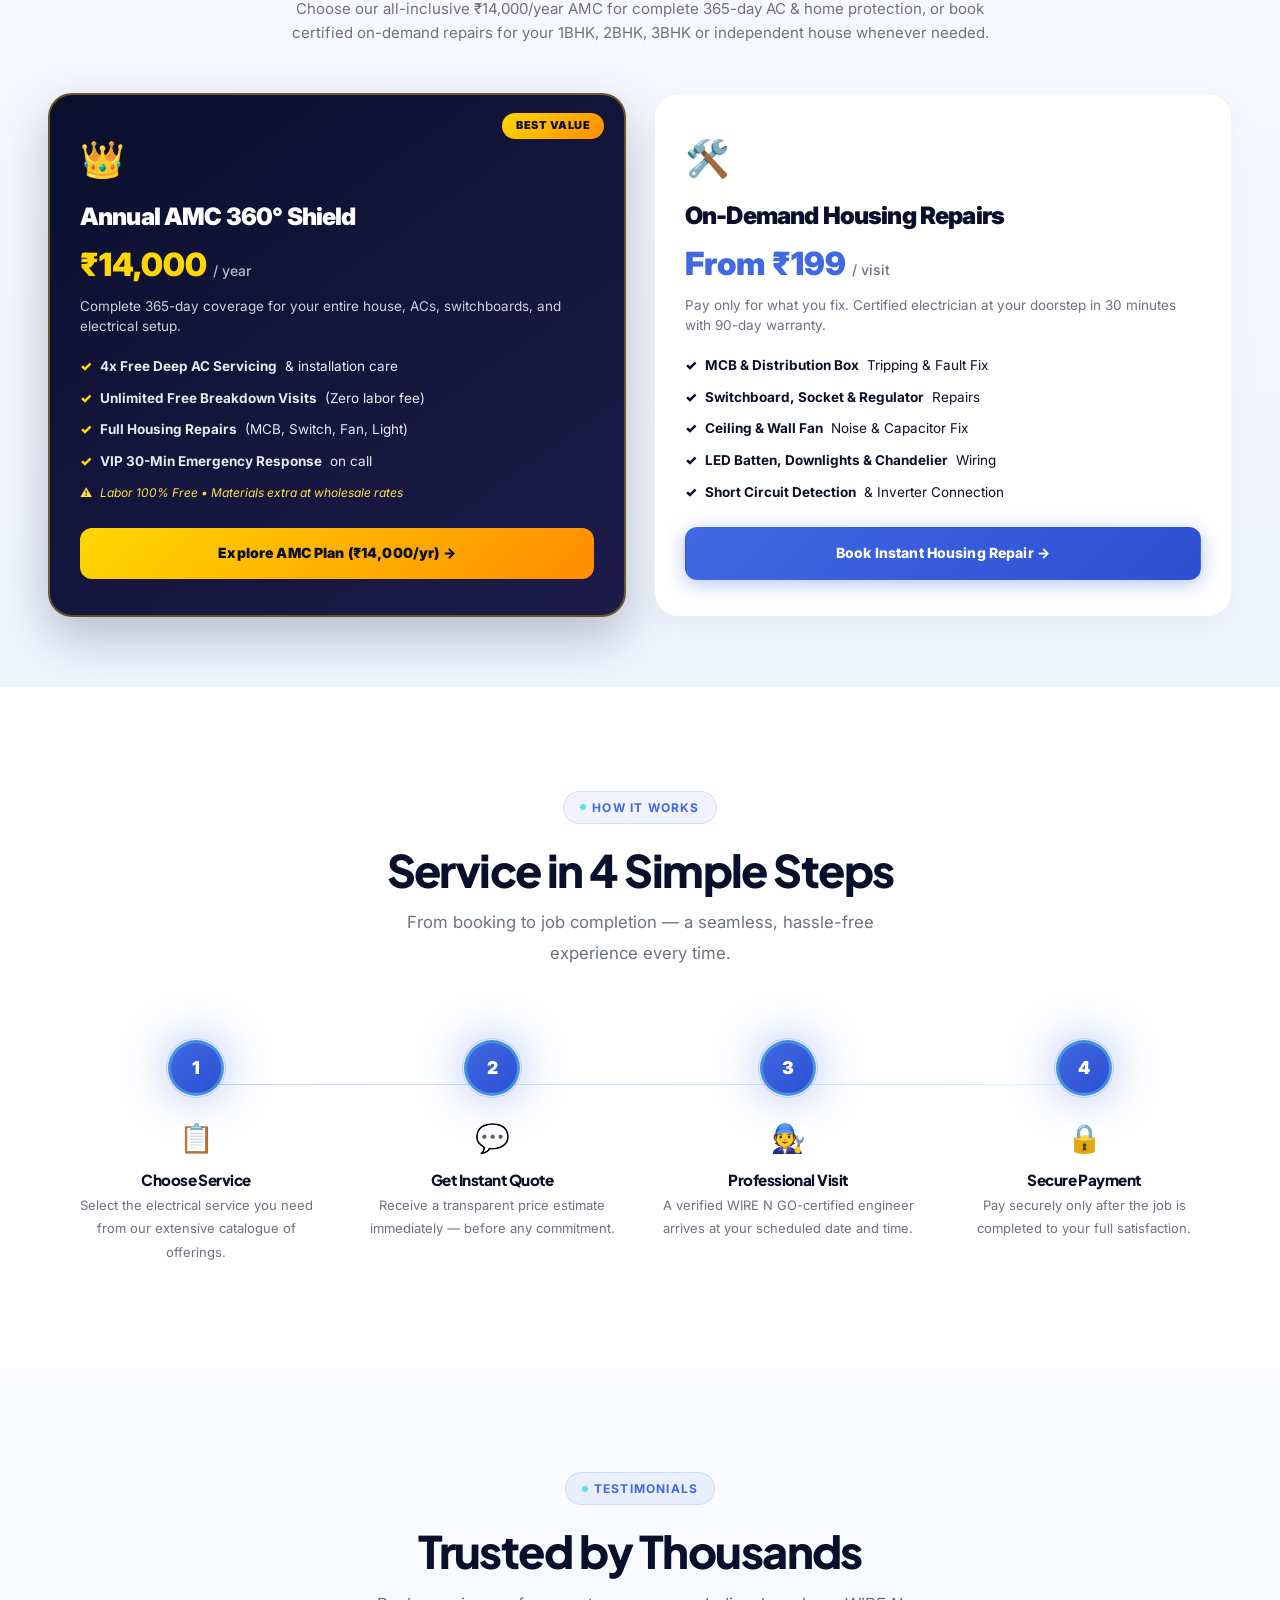
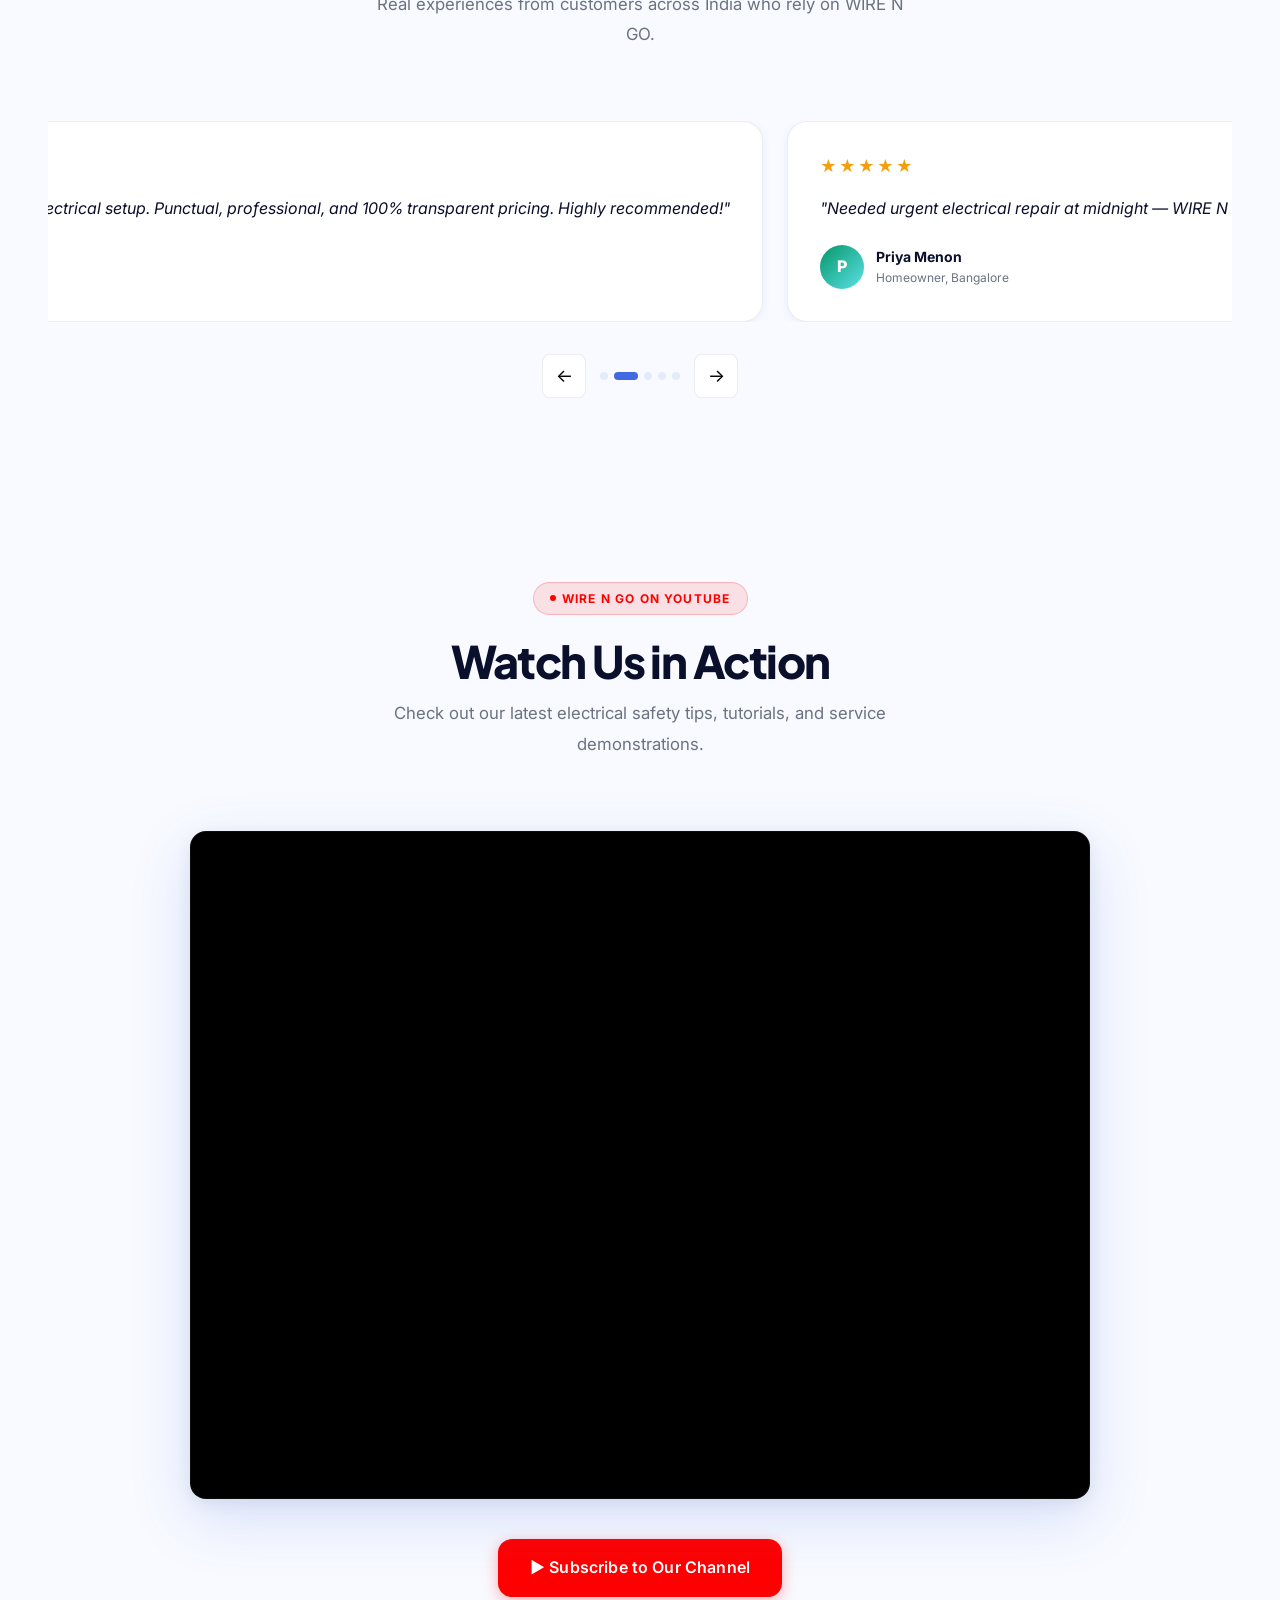
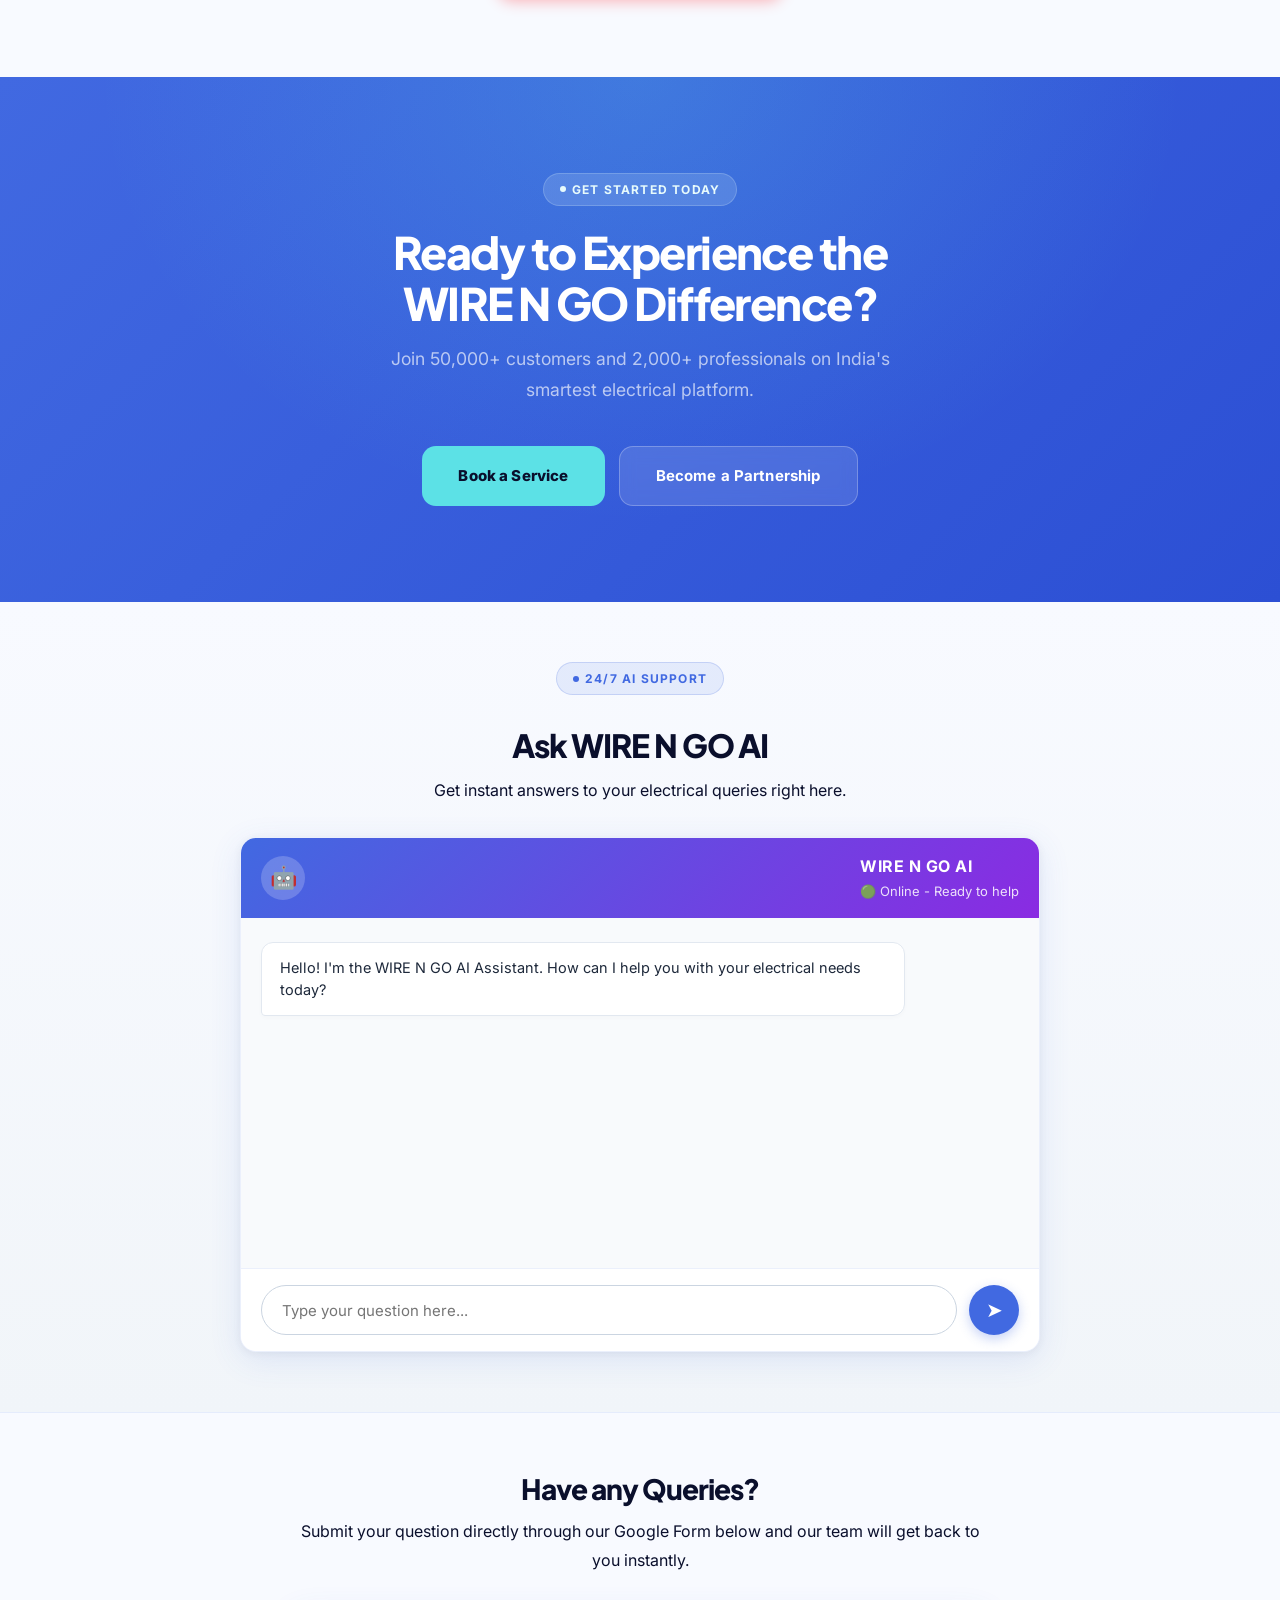
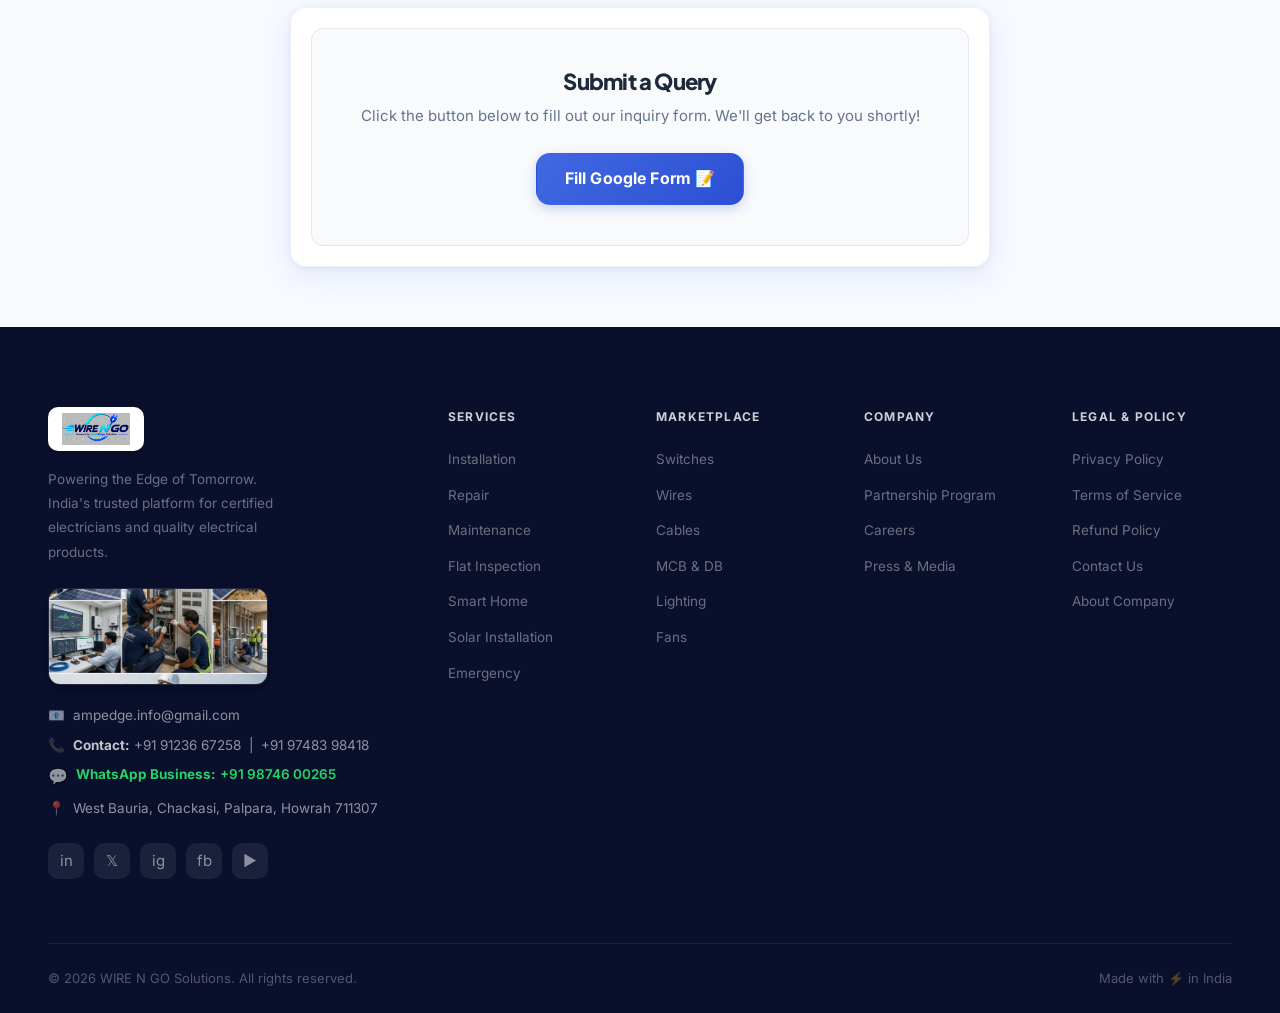
==== commit 567fbcdc: "fix: resolve flat selector click issues and add custom visual graphics across Home, Products, and Ma" ====
--- a/index.html
+++ b/index.html
@@ -76,6 +76,69 @@
 <link rel="preconnect" href="https://fonts.gstatic.com" crossorigin>
 <link href="https://fonts.googleapis.com/css2?family=Cinzel:wght@600;800&display=swap" rel="stylesheet">
 <link rel="icon" type="image/png" href="favicon.png"/><link rel="apple-touch-icon" href="favicon-180.png"/>
+
+<script>
+  // Fail-proof Flat Selector Controller
+  function selectFlatType(type, btn) {
+    var pills = document.querySelectorAll('.flat-pill');
+    for (var i = 0; i < pills.length; i++) {
+      pills[i].classList.remove('active');
+    }
+    if (btn) {
+      btn.classList.add('active');
+    } else {
+      var targetBtn = document.getElementById('btn-flat-' + type);
+      if (targetBtn) targetBtn.classList.add('active');
+    }
+
+    var title = document.getElementById('dashPropertyTitle');
+    var sub = document.getElementById('dashPropertySub');
+    var s1n = document.getElementById('dashSvc1Name');
+    var s1p = document.getElementById('dashSvc1Price');
+    var s2n = document.getElementById('dashSvc2Name');
+    var s2p = document.getElementById('dashSvc2Price');
+    var s3n = document.getElementById('dashSvc3Name');
+    var s3p = document.getElementById('dashSvc3Price');
+    var bpText = document.getElementById('bpLayoutRooms');
+    var bpLoad = document.getElementById('bpLoadText');
+
+    if (type === '1bhk') {
+      if (title) title.innerText = '1 BHK Flat — Live Estimate';
+      if (sub) sub.innerText = 'Doorstep technician in 25–30 mins';
+      if (s1n) s1n.innerText = 'Complete Flat Wiring Audit'; if (s1p) s1p.innerText = '₹299';
+      if (s2n) s2n.innerText = 'Modular Switchboard Repair'; if (s2p) s2p.innerText = '₹149';
+      if (s3n) s3n.innerText = 'MCB Tripping / Short Circuit Fix'; if (s3p) s3p.innerText = '₹349';
+      if (bpText) bpText.innerText = '1 BHK Layout: 1 Hall • 1 Bed • 1 Kitchen • 1 Bath (16 Modular Points)';
+      if (bpLoad) bpLoad.innerText = 'Max Load: 3.5 kW • Single Phase (230V)';
+    } else if (type === '2bhk') {
+      if (title) title.innerText = '2 BHK Flat — Live Estimate';
+      if (sub) sub.innerText = 'Doorstep technician in 25–30 mins';
+      if (s1n) s1n.innerText = '2BHK Comprehensive Inspection'; if (s1p) s1p.innerText = '₹399';
+      if (s2n) s2n.innerText = 'Concealed Wiring & Socket Repair'; if (s2p) s2p.innerText = '₹249';
+      if (s3n) s3n.innerText = 'AC Point & Heavy Load Connection'; if (s3p) s3p.innerText = '₹499';
+      if (bpText) bpText.innerText = '2 BHK Layout: 1 Living • 2 Beds • 1 Modular Kitchen • 2 Baths • Balcony';
+      if (bpLoad) bpLoad.innerText = 'Max Load: 6.0 kW • Dual AC Breakers (230V)';
+    } else if (type === '3bhk') {
+      if (title) title.innerText = '3 BHK Flat / Duplex — Live Estimate';
+      if (sub) sub.innerText = 'Doorstep technician in 30 mins';
+      if (s1n) s1n.innerText = '3BHK Complete Home Electrical Audit'; if (s1p) s1p.innerText = '₹599';
+      if (s2n) s2n.innerText = 'DB Box Overhaul & Neutral Balancing'; if (s2p) s2p.innerText = '₹499';
+      if (s3n) s3n.innerText = 'Smart Home Hub & False Ceiling Lights'; if (s3p) s3p.innerText = '₹1,299';
+      if (bpText) bpText.innerText = '3 BHK Layout: Living Dining • Master Bed • 2 Rooms • 3 Baths • Utility Area';
+      if (bpLoad) bpLoad.innerText = 'Max Load: 9.5 kW • 3-Phase DB Ready / Inverter Sync';
+    } else if (type === 'house') {
+      if (title) title.innerText = 'Independent House / Villa — Live Estimate';
+      if (sub) sub.innerText = 'Doorstep technician in 30–35 mins';
+      if (s1n) s1n.innerText = 'Full Villa Ground-to-Roof Inspection'; if (s1p) s1p.innerText = '₹799';
+      if (s2n) s2n.innerText = 'Main Service Line & DB Panel Setup'; if (s2p) s2p.innerText = '₹899';
+      if (s3n) s3n.innerText = 'Inverter, Battery & Solar Wiring Connection'; if (s3p) s3p.innerText = '₹1,499';
+      if (bpText) bpText.innerText = 'Independent Villa: Ground + 1st Floor • Rooftop Solar • Water Pump DB';
+      if (bpLoad) bpLoad.innerText = 'Max Load: 15.0 kW • Heavy DB Box + Inverter Storage';
+    }
+  }
+  window.selectFlatType = selectFlatType;
+</script>
+
 </head>
 <body>
 
@@ -283,13 +346,12 @@
       <div class="flat-selector-wrap">
         <div style="font-size: 11.5px; font-weight: 800; color: #5ce1e6; letter-spacing: 1.5px; text-transform: uppercase; margin-bottom: 8px;">Select Your Property Type:</div>
         <div style="display: flex; gap: 8px; flex-wrap: wrap;">
-          <button type="button" class="flat-pill active" onclick="selectFlatType('1bhk', this)">🏢 1 BHK Flat</button>
-          <button type="button" class="flat-pill" onclick="selectFlatType('2bhk', this)">🏠 2 BHK Flat</button>
-          <button type="button" class="flat-pill" onclick="selectFlatType('3bhk', this)">🏰 3 BHK Flat</button>
-          <button type="button" class="flat-pill" onclick="selectFlatType('house', this)">🏡 Independent House</button>
-        </div>
-      </div>
-      
+          <button type="button" id="btn-flat-1bhk" class="flat-pill active" onclick="selectFlatType('1bhk', this)">🏢 1 BHK Flat</button>
+          <button type="button" id="btn-flat-2bhk" class="flat-pill" onclick="selectFlatType('2bhk', this)">🏠 2 BHK Flat</button>
+          <button type="button" id="btn-flat-3bhk" class="flat-pill" onclick="selectFlatType('3bhk', this)">🏰 3 BHK Flat</button>
+          <button type="button" id="btn-flat-house" class="flat-pill" onclick="selectFlatType('house', this)">🏡 Independent House</button>
+        </div>
+      </div>
       <div class="hero-cta">
         <a href="booking.html" class="btn btn-primary btn-lg">⚡ Book a Service</a>
         <a href="marketplace.html" class="btn btn-outline btn-lg">🛒 Explore Marketplace</a>
@@ -339,6 +401,51 @@
           <div class="float-card float-v"><div class="fc-icon">✅</div><div><div class="fc-t">ISO Verified Expert</div><div class="fc-s">Background checked</div></div></div>
           <div class="float-card float-r"><div class="fc-icon">⭐</div><div><div class="fc-t">4.9 / 5.0 Rating</div><div class="fc-s">12,000+ reviews</div></div></div>
         </div>
+
+        <!-- 🎨 BESPOKE INTERACTIVE FLAT ELECTRICAL BLUEPRINT GRAPHIC -->
+        <div style="width:100%; margin-top:14px; background:linear-gradient(145deg, #0a1128 0%, #030712 100%); border:1.5px solid rgba(0,229,255,0.35); border-radius:20px; padding:18px 20px; box-shadow:0 12px 35px rgba(0,229,255,0.15); box-sizing:border-box;">
+          <div style="display:flex; justify-content:space-between; align-items:center; margin-bottom:12px; flex-wrap:wrap; gap:8px;">
+            <div style="display:flex; align-items:center; gap:8px;">
+              <span style="display:inline-block; width:10px; height:10px; border-radius:50%; background:#00e5ff; box-shadow:0 0 10px #00e5ff; animation:electricPulse 1.2s infinite;"></span>
+              <span style="font-size:12px; font-weight:800; color:#00e5ff; letter-spacing:1px; text-transform:uppercase;">Live Apartment Circuit Map</span>
+            </div>
+            <div style="font-size:11px; font-weight:700; color:#22c55e; background:rgba(34,197,94,0.15); border:1px solid rgba(34,197,94,0.3); padding:3px 10px; border-radius:20px;">
+              ⚡ 230V Certified Safe
+            </div>
+          </div>
+          
+          <!-- Animated Wiring Circuit Graphic SVG -->
+          <svg viewBox="0 0 380 90" style="width:100%; height:auto; overflow:visible; display:block;">
+            <!-- Main Feed Wire -->
+            <path d="M 20 45 L 80 45 L 140 20 L 240 20 L 300 45 L 360 45" stroke="#2563eb" stroke-width="2.5" fill="none" />
+            <path d="M 80 45 L 140 70 L 240 70 L 300 45" stroke="#00e5ff" stroke-width="2.5" fill="none" stroke-dasharray="10 5" style="animation:wireWaveFlow 4s linear infinite;" />
+            
+            <!-- Nodes -->
+            <circle cx="20" cy="45" r="7" fill="#00e5ff" style="filter:drop-shadow(0 0 6px #00e5ff);" />
+            <text x="20" y="65" font-size="8" fill="#94a3b8" text-anchor="middle" font-weight="700">MAIN DB</text>
+
+            <circle cx="140" cy="20" r="5" fill="#38bdf8" />
+            <text x="140" y="12" font-size="7.5" fill="#5ce1e6" text-anchor="middle" font-weight="700">LIVING AC</text>
+
+            <circle cx="240" cy="20" r="5" fill="#38bdf8" />
+            <text x="240" y="12" font-size="7.5" fill="#5ce1e6" text-anchor="middle" font-weight="700">BEDROOM 1</text>
+
+            <circle cx="140" cy="70" r="5" fill="#00e5ff" />
+            <text x="140" y="85" font-size="7.5" fill="#5ce1e6" text-anchor="middle" font-weight="700">KITCHEN</text>
+
+            <circle cx="240" cy="70" r="5" fill="#00e5ff" />
+            <text x="240" y="85" font-size="7.5" fill="#5ce1e6" text-anchor="middle" font-weight="700">BALCONY</text>
+
+            <circle cx="360" cy="45" r="7" fill="#22c55e" style="filter:drop-shadow(0 0 6px #22c55e);" />
+            <text x="360" y="65" font-size="8" fill="#22c55e" text-anchor="middle" font-weight="700">EARTH/INVERTER</text>
+          </svg>
+
+          <div style="margin-top:10px; padding-top:10px; border-top:1px solid rgba(255,255,255,0.08); display:flex; justify-content:space-between; align-items:center; font-size:11.5px; color:#94a3b8;">
+            <span id="bpLayoutRooms" style="font-weight:700; color:#e2e8f0;">1 BHK Layout: 1 Hall • 1 Bed • 1 Kitchen (16 Modular Points)</span>
+            <span id="bpLoadText" style="color:#00e5ff; font-weight:800;">3.5 kW Max</span>
+          </div>
+        </div>
+
       </div>
     </div>
   </div>
@@ -383,7 +490,7 @@
       <p>From quick 1BHK switch fixes to complete 3BHK flat rewiring — WIRE N GO-verified professionals handle every residential job with precision and a 90-day warranty.</p>
     </div>
     <!-- Animated SVG: Electrician Installing MCB -->
-    <div style="display:none" id="svcAnimWrap" class="fade-up">
+    <div style="display:block" id="svcAnimWrap" class="fade-up">
       <svg viewBox="0 0 220 200" width="220" height="200" style="overflow:visible">
         <!-- Panel Box -->
         <rect x="40" y="30" width="140" height="130" rx="8" fill="#1e293b" stroke="#4169E1" stroke-width="2"/>
@@ -441,6 +548,60 @@
     <!-- Animated product count badge -->
     <div style="position:absolute;top:16px;right:16px;background:rgba(65,105,225,0.95);color:#fff;font-size:12px;font-weight:800;padding:8px 16px;border-radius:20px;backdrop-filter:blur(8px);box-shadow:0 4px 12px rgba(65,105,225,0.4);">200+ Products</div>
   </div>
+  
+  <!-- 🎨 BESPOKE RESIDENTIAL ELECTRICAL MATERIALS & HARDWARE SHOWCASE -->
+  <div style="display:grid; grid-template-columns:repeat(auto-fit, minmax(240px, 1fr)); gap:20px; margin-bottom:44px;" class="fade-up">
+    
+    <!-- Graphic Card 1: Wires & Cables -->
+    <div class="cat-graphic-card">
+      <span class="cat-graphic-badge">100% GENUINE</span>
+      <div style="font-size:36px; margin-bottom:12px;">🪢</div>
+      <h3 style="color:#fff; font-size:18px; font-weight:800; margin:0 0 6px;">FR Flame-Retardant Wires</h3>
+      <p style="color:#94a3b8; font-size:13px; line-height:1.5; margin:0 0 16px;">Finolex, Polycab & Havells 100% pure electrolytic copper for complete home protection.</p>
+      <div style="display:flex; justify-content:space-between; align-items:center;">
+        <span style="color:#00e5ff; font-weight:900; font-size:16px;">From ₹2,299 <small style="font-size:11px; color:#64748b;">/ coil</small></span>
+        <a href="marketplace.html?category=wires" class="btn btn-primary btn-sm" style="padding:6px 14px; font-size:12px;">Browse Wires →</a>
+      </div>
+    </div>
+
+    <!-- Graphic Card 2: Luxury Modular Switches -->
+    <div class="cat-graphic-card">
+      <span class="cat-graphic-badge" style="color:#ffd700; border-color:rgba(255,215,0,0.3); background:rgba(255,215,0,0.1);">100K CLICKS</span>
+      <div style="font-size:36px; margin-bottom:12px;">🔌</div>
+      <h3 style="color:#fff; font-size:18px; font-weight:800; margin:0 0 6px;">Modular Switches & Sockets</h3>
+      <p style="color:#94a3b8; font-size:13px; line-height:1.5; margin:0 0 16px;">Havells Coral, Legrand Arteor & Anchor Roma smooth-touch designer switches.</p>
+      <div style="display:flex; justify-content:space-between; align-items:center;">
+        <span style="color:#00e5ff; font-weight:900; font-size:16px;">From ₹149 <small style="font-size:11px; color:#64748b;">/ switch</small></span>
+        <a href="marketplace.html?category=switches" class="btn btn-primary btn-sm" style="padding:6px 14px; font-size:12px;">View Switches →</a>
+      </div>
+    </div>
+
+    <!-- Graphic Card 3: MCB & DB Distribution Boxes -->
+    <div class="cat-graphic-card">
+      <span class="cat-graphic-badge" style="color:#22c55e; border-color:rgba(34,197,94,0.3); background:rgba(34,197,94,0.1);">ISI CERTIFIED</span>
+      <div style="font-size:36px; margin-bottom:12px;">⚡</div>
+      <h3 style="color:#fff; font-size:18px; font-weight:800; margin:0 0 6px;">MCB & Safe Breakers</h3>
+      <p style="color:#94a3b8; font-size:13px; line-height:1.5; margin:0 0 16px;">Schneider & Havells C-Curve single/double pole MCBs to prevent appliance burns.</p>
+      <div style="display:flex; justify-content:space-between; align-items:center;">
+        <span style="color:#00e5ff; font-weight:900; font-size:16px;">From ₹299 <small style="font-size:11px; color:#64748b;">/ unit</small></span>
+        <a href="marketplace.html?category=mcb" class="btn btn-primary btn-sm" style="padding:6px 14px; font-size:12px;">Explore MCBs →</a>
+      </div>
+    </div>
+
+    <!-- Graphic Card 4: Energy Saving BLDC Fans & LED Lights -->
+    <div class="cat-graphic-card">
+      <span class="cat-graphic-badge" style="color:#f59e0b; border-color:rgba(245,158,11,0.3); background:rgba(245,158,11,0.1);">65% POWER SAVER</span>
+      <div style="font-size:36px; margin-bottom:12px;">💡</div>
+      <h3 style="color:#fff; font-size:18px; font-weight:800; margin:0 0 6px;">LED Lights & BLDC Fans</h3>
+      <p style="color:#94a3b8; font-size:13px; line-height:1.5; margin:0 0 16px;">Philips LED battens, downlights, and Crompton 28W super-silent BLDC remote fans.</p>
+      <div style="display:flex; justify-content:space-between; align-items:center;">
+        <span style="color:#00e5ff; font-weight:900; font-size:16px;">From ₹449 <small style="font-size:11px; color:#64748b;">/ light</small></span>
+        <a href="marketplace.html?category=lighting" class="btn btn-primary btn-sm" style="padding:6px 14px; font-size:12px;">Shop Lighting →</a>
+      </div>
+    </div>
+
+  </div>
+
   <div class="mp-grid" id="homeMarketplaceGrid">
     <!-- Dynamically populated from Admin Dashboard via js/main.js?v=10.0 -->
   </div>
--- a/css/style.css
+++ b/css/style.css
@@ -733,3 +733,93 @@
   0%, 100% { box-shadow: 0 0 15px rgba(0, 229, 255, 0.2), inset 0 0 10px rgba(0, 229, 255, 0.1); }
   50% { box-shadow: 0 0 30px rgba(0, 229, 255, 0.5), inset 0 0 20px rgba(0, 229, 255, 0.25); }
 }
+
+/* ══ WIRE N GO CUSTOM VISUAL GRAPHICS & INTERACTION STYLES ══ */
+.flat-selector-wrap {
+  margin: 18px 0 24px;
+  position: relative;
+  z-index: 20;
+}
+.flat-pill {
+  padding: 10px 18px;
+  border-radius: 28px;
+  background: rgba(15, 23, 42, 0.85);
+  border: 1.5px solid rgba(0, 229, 255, 0.4);
+  color: #e2e8f0;
+  font-size: 13.5px;
+  font-weight: 700;
+  cursor: pointer;
+  transition: all 0.25s cubic-bezier(0.4, 0, 0.2, 1);
+  display: inline-flex;
+  align-items: center;
+  gap: 8px;
+  backdrop-filter: blur(12px);
+  position: relative;
+  z-index: 25;
+  box-shadow: 0 4px 12px rgba(0, 0, 0, 0.2);
+  user-select: none;
+}
+.flat-pill:hover {
+  background: rgba(0, 229, 255, 0.2);
+  border-color: #00e5ff;
+  color: #ffffff;
+  transform: translateY(-2px);
+  box-shadow: 0 6px 20px rgba(0, 229, 255, 0.35);
+}
+.flat-pill.active {
+  background: linear-gradient(135deg, #1d4ed8 0%, #00e5ff 100%) !important;
+  border-color: #ffffff !important;
+  color: #ffffff !important;
+  font-weight: 800;
+  box-shadow: 0 6px 24px rgba(0, 229, 255, 0.5) !important;
+  transform: translateY(-3px) scale(1.03);
+}
+
+/* Category Graphic Cards */
+.cat-graphic-card {
+  background: linear-gradient(145deg, #0e172a 0%, #1e293b 100%);
+  border: 1px solid rgba(0, 229, 255, 0.25);
+  border-radius: 20px;
+  padding: 24px 20px;
+  display: flex;
+  flex-direction: column;
+  justify-content: space-between;
+  position: relative;
+  overflow: hidden;
+  transition: all 0.3s ease;
+  box-shadow: 0 10px 25px rgba(0, 0, 0, 0.15);
+}
+.cat-graphic-card:hover {
+  transform: translateY(-6px);
+  border-color: #00e5ff;
+  box-shadow: 0 16px 35px rgba(0, 229, 255, 0.25);
+}
+.cat-graphic-badge {
+  position: absolute;
+  top: 14px;
+  right: 14px;
+  font-size: 10px;
+  font-weight: 800;
+  padding: 4px 10px;
+  border-radius: 20px;
+  background: rgba(0, 229, 255, 0.15);
+  color: #00e5ff;
+  border: 1px solid rgba(0, 229, 255, 0.3);
+  letter-spacing: 0.5px;
+}
+
+/* Pulse Glow & Electric Circuit Animations */
+@keyframes wireWaveFlow {
+  0% { stroke-dashoffset: 400; }
+  100% { stroke-dashoffset: 0; }
+}
+@keyframes sparkRun {
+  0% { offset-distance: 0%; opacity: 0; }
+  10% { opacity: 1; }
+  90% { opacity: 1; }
+  100% { offset-distance: 100%; opacity: 0; }
+}
+@keyframes neonSurge {
+  0%, 100% { filter: drop-shadow(0 0 5px #00e5ff) drop-shadow(0 0 12px #2563eb); }
+  50% { filter: drop-shadow(0 0 12px #00e5ff) drop-shadow(0 0 24px #2563eb); }
+}
